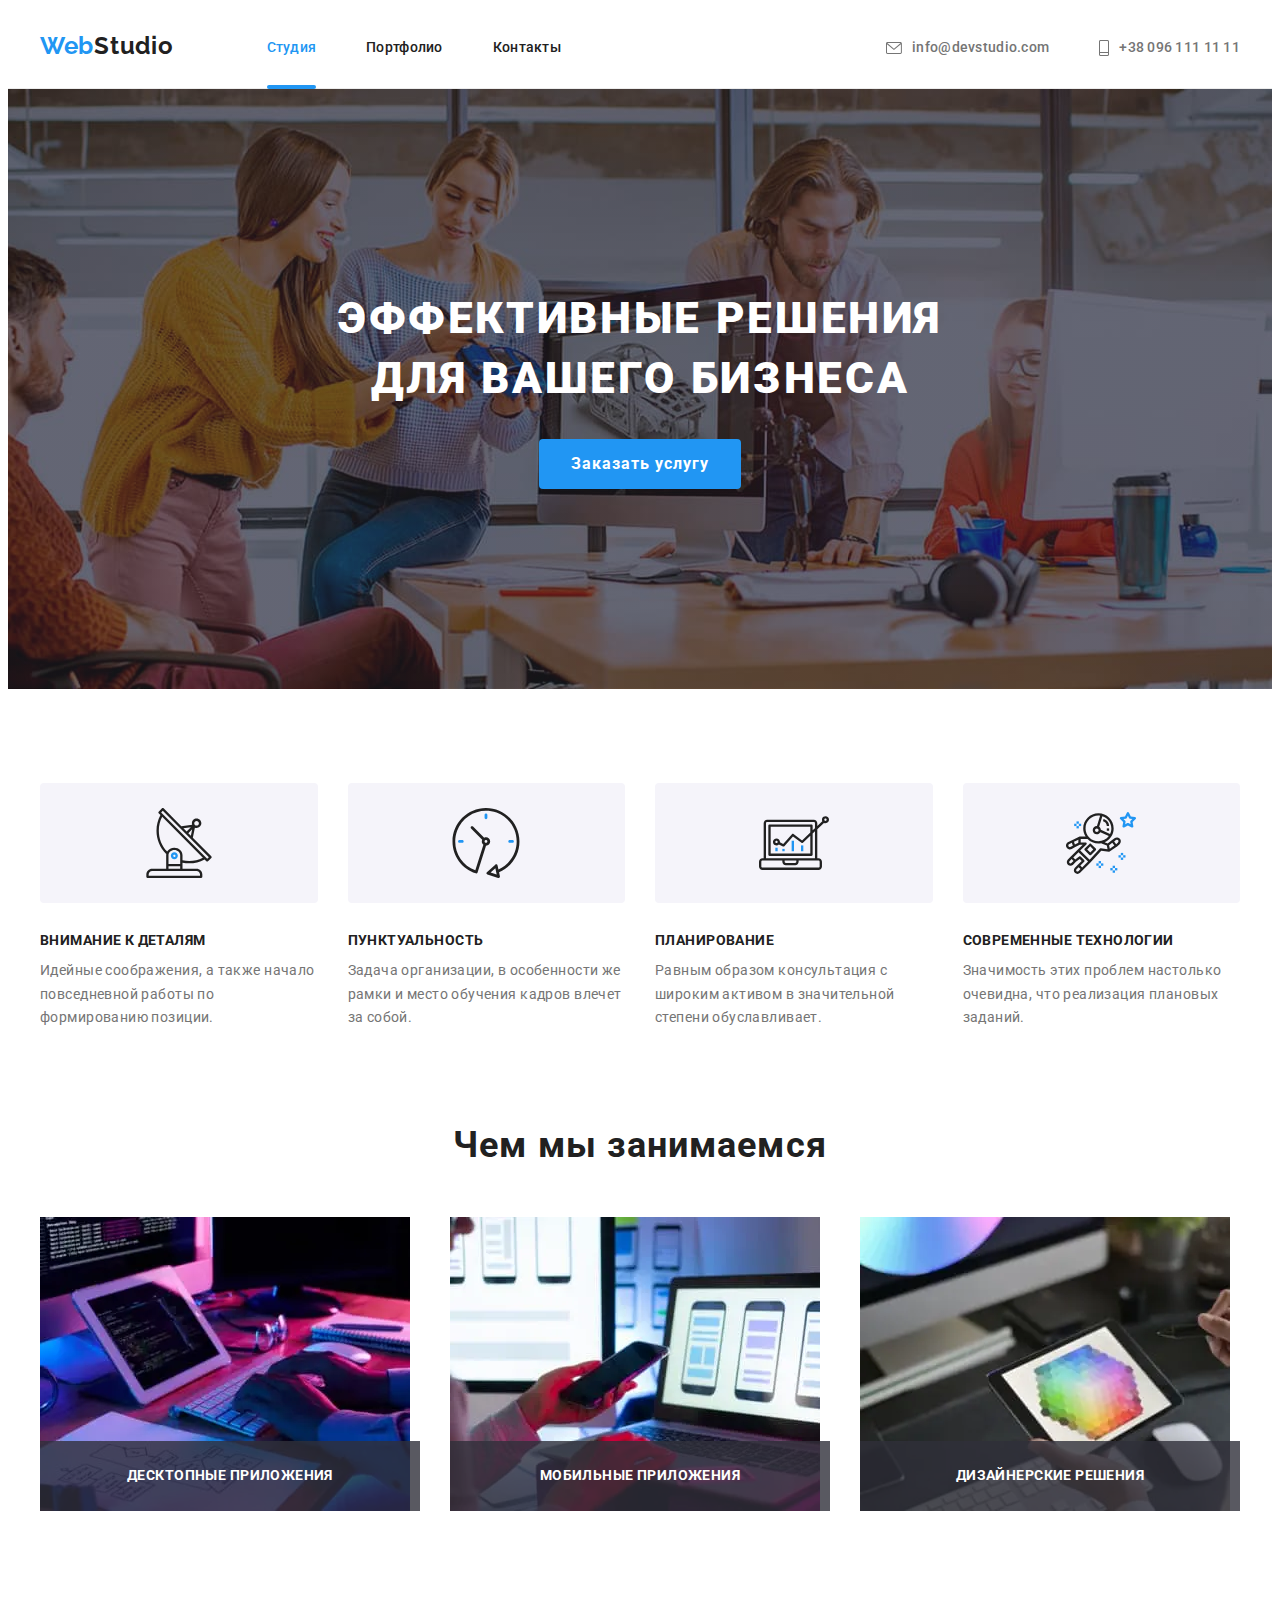
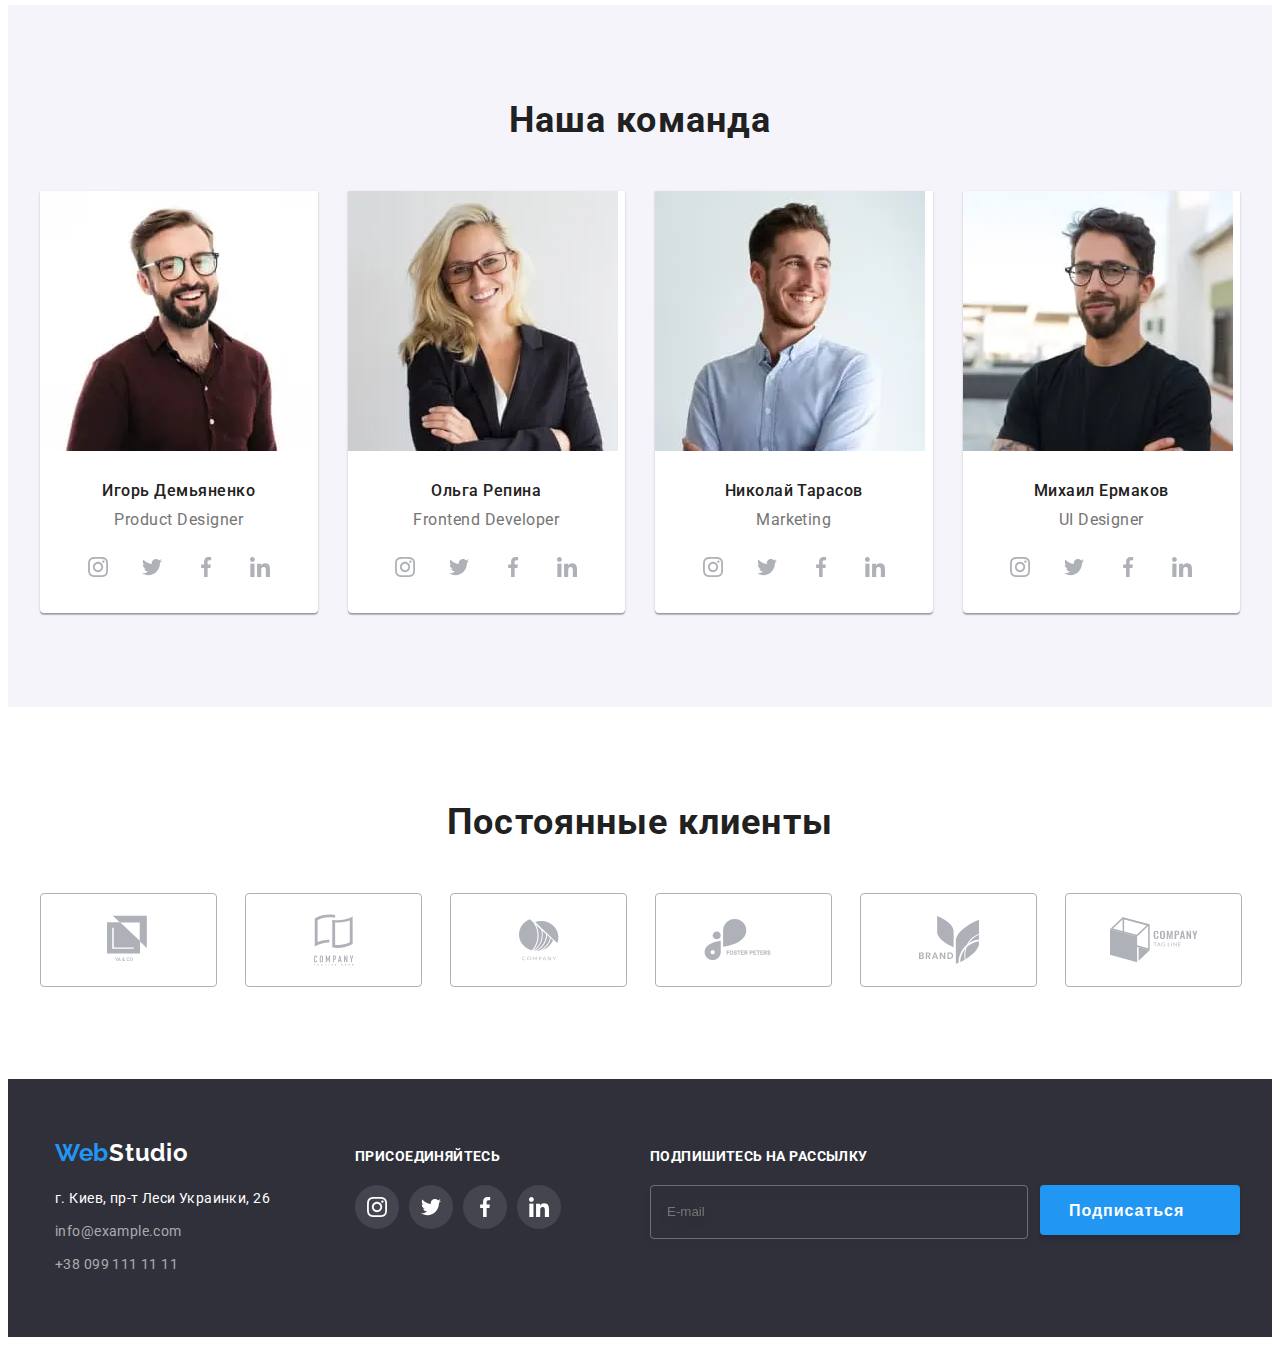
==== index.html @ 46639eda "header --" ====
<!DOCTYPE html>
<html lang="ru">
<head>
    <meta charset="UTF-8">
    <meta http-equiv="X-UA-Compatible" content="IE=edge">
    <meta name="viewport" content="width=device-width, initial-scale=1.0">
        <link rel="stylesheet" href="https://cdnjs.cloudflare.com/ajax/libs/modern-normalize/1.0.0/modern-normalize.min.css"
            integrity="sha512-ISS7cAi1PEhQ8jnbJpJZMd29NlhNj4AWYyLOSp2CE/CsHxTCu+r+t0D2yoJudVrd0/8fTVPUVDzY5Tvli75u/g=="
            crossorigin="anonymous" />
        <link rel="preconnect" href="https://fonts.gstatic.com">
        <link href="https://fonts.googleapis.com/css2?family=Raleway:wght@700&family=Roboto:wght@400;500;700;900&display=swap"
            rel="stylesheet">
        <link rel="stylesheet" href="./css/main.min.css">
    <title>WebStudio</title>
</head>

<body>
    <!-- HEADER -->
    <header class="header">
        <div class="container header__container">
            <nav class="header-nav">
                <a lang="en" class="link-decoration logo logo--in-header" href="./index.html">Web<span class="logo--dark">Studio</span></a>
                <ul class="header-nav">
                    <li class="header-nav__item"><a class="link-decoration header-nav__link header-nav__item--accent" href="./index.html">Студия</a></li>
                    <li class="header-nav__item"><a class="link-decoration header-nav__link" href="./portfolio.html">Портфолио</a></li>
                    <li class="header-nav__item"><a class="link-decoration header-nav__link" href="">Контакты</a></li>
                </ul>
            </nav>
                <ul class="header-contact">
                    <li class="header-contact__item"><a class="link-decoration header-contact__link header-contact--text-color link-flex" href="mailto:info@devstudio.com"> 
                        <svg class="header-contact--icon" width="16" height="12">
                            <use href="./images/icon.svg#icon-mail"></use>
                        </svg> info@devstudio.com</a>
                    </li>
                    <li class="header-contact__item"><a class="link-decoration header-contact__link header-contact--text-color link-flex" href="tel:+380961111111"> 
                        <svg class="header-contact--icon" width="10" height="16">
                            <use href="./images/icon.svg#icon-tel"></use>
                    </svg>
                     +38 096 111 11 11</a></li>
                </ul>
            </div>
    </header>
    <!-- MAIN -->
    <main>
        <!--HERO-->
        <section class="section hero">
                <h1 class="hero__title">Эффективные решения для вашего бизнеса</h1>
                <button class="hero__btn" type="button" data-modal-open>Заказать услугу</button>
        </section>
        <!--Особенности-->
        <section class="section features">
            <div class="container">
                <h2 class="visually-hidden">Особенности</h2>
                <ul class="features-list">
                    <li class="features-list__item">
                        <div class="features-list__card">
                            <svg width="70" height="70">
                                <use href="./images/icon.svg#icon-antenna"></use>
                            </svg>
                        </div>
                        <h3 class="features-list__title">Внимание к деталям</h3>
                        <p class="features-list__text">Идейные соображения, а также начало повседневной работы по формированию позиции.</p>
                    </li>
                    <li class="features-list__item">
                        <div class="features-list__card">
                            <svg width="70" height="70">
                                <use href="./images/icon.svg#icon-clock"></use>
                            </svg>
                        </div>
                        <h3 class="features-list__title">Пунктуальность</h3>
                        <p class="features-list__text">Задача организации, в особенности же рамки и место обучения кадров влечет за собой.</p>
                    </li>
                    <li class="features-list__item">
                        <div class="features-list__card">
                            <svg width="70" height="70">
                                <use href="./images/icon.svg#icon-diagram"></use>
                            </svg>
                        </div>
                        <h3 class="features-list__title">Планирование</h3>
                        <p class="features-list__text">Равным образом консультация с широким активом в значительной степени обуславливает.</p>
                    </li>
                    <li class="features-list__item">
                        <div class="features-list__card">
                            <svg width="70" height="70">
                                <use href="./images/icon.svg#icon-astronaut"></use>
                            </svg>
                        </div>
                        <h3 class="features-list__title">Современные технологии</h3>
                        <p class="features-list__text">Значимость этих проблем настолько очевидна, что реализация плановых заданий.</p>
                    </li>
                </ul>
            </div>
        </section>
        <!--Чем мы занимаемся-->
        <section class="section doing">
            <div class="container doing__container">
            <h2 class="doing__title">Чем мы занимаемся</h2>
                <ul class="doing-list">
                    <li class="doing-list__item">
                        <picture>
                            <source srcset="./images/doing-sq/img.webp 1x, ./images/doing-sq/img@2x.webp 2x" type="image/webp">
                            <source srcset="./images/doing-sq/img.jpg 1x, ./images/doing-sq/img@2x.jpg 2x" type=" image/jpeg">
                            <img src="./images/doing-sq/img.jpg" alt="Создаем сайты">
                        </picture>
                        <div class="doing-list__text-box">
                            <p class="doing-list__text">Десктопные приложения</p>
                        </div>
                    </li>
                    <li class="doing-list__item">
                        <picture>
                            <source srcset="./images/doing-sq/img2.webp 1x, ./images/doing-sq/img2@2x.webp 2x" type="image/webp">
                            <source srcset="./images/doing-sq/img2.jpg 1x, ./images/doing-sq/img2@2x.jpg 2x" type=" image/jpeg">
                            <img src="./images/doing-sq/img2.jpg" alt="Адаптируем сайд для мобильных дивайсов">
                        </picture>
                        <div class="doing-list__text-box">
                            <p class="doing-list__text">Мобильные приложения</p>
                        </div>
                    </li>
                    <li class="doing-list__item">
                        <picture>
                            <source srcset="./images/doing-sq/img3.webp 1x, ./images/doing-sq/img3@2x.webp 2x" type="image/webp">
                            <source srcset="./images/doing-sq/img3.jpg 1x, ./images/doing-sq/img3@2x.jpg 2x" type=" image/jpeg">
                            <img src="./images/doing-sq/img3.jpg" alt="Создаем дизайн на планшете">
                        </picture>
                        <div class="doing-list__text-box">
                            <p class="doing-list__text">Дизайнерские решения</p>
                        </div>
                    </li>
                </ul>
            </div>
        </section>
        <!--Наша команда-->
        <section class="section team">
            <div class="container">
            <h2 class="team__title">Наша команда</h2>
                <ul class="team-list">
                    <li class="teamets-card">

                        <picture>
                            <source srcset="./images/team-sq/desktop/igor.webp 1x, ./images/team-sq/desktop/igor@2x.webp 2x" type="image/webp"media="(min-width: 1200px)">
                            <source srcset="./images/team-sq/desktop/igor.jpg 1x, ./images/team-sq/desktop/igor@2x.jpg 2x" type="image/jpeg" media="(min-width: 1200px)">
                            <source srcset="./images/team-sq/tablet/igor.webp 1x, ./images/team-sq/tablet/igor@2x.webp 2x" type="image/webp"media="(min-width: 768px)">
                            <source srcset="./images/team-sq/tablet/igor.jpg 1x, ./images/team-sq/tablet/igor@2x.jpg 2x" type="image/jpeg" media="(min-width: 768px)"> 
                            <source srcset="./images/team-sq/mobile/igor.webp 1x, ./images/team-sq/mobile/igor@2x.webp 2x" type="image/webp"media="(max-width: 767px)">
                            <source srcset="./images/team-sq/mobile/igor.jpg 1x, ./images/team-sq/mobile/igor@2x.jpg 2x" type="image/jpeg" media="(max-width: 767px)">
                            <img class="picture__teamets" src="./images/team-sq/mobile/igor.jpg" alt="Фотография Игоря Демьяненко">
                        </picture>

                        <div class="teamets-card__features">
                            <h3 class="teamets-card__title">Игорь Демьяненко</h3>
                            <p class="teamets-card__post-text" lang="en">Product Designer</p>
                            
                            <ul class="social-networks-list">
                                <li class="social-networks-list__item">
                                    <a class="social-networks-list__link" href="">
                                        <svg class="social-networks-list__icon" width="20" height="20">
                                            <use href="./images/icon.svg#icon-instagram"></use>
                                        </svg>
                                    </a>
                                </li>
                                <li class="social-networks-list__item">
                                    <a class="social-networks-list__link" href="">
                                        <svg class="social-networks-list__icon" width="20" height="20">
                                            <use href="./images/icon.svg#icon-twitter"></use>
                                        </svg>
                                    </a>
                                </li>
                                <li class="social-networks-list__item">
                                    <a class="social-networks-list__link" href="">
                                        <svg class="social-networks-list__icon" width="20" height="20">
                                            <use href="./images/icon.svg#icon-facebook"></use>
                                        </svg>
                                    </a>
                                </li>
                                <li class="social-networks-list__item">
                                    <a class="social-networks-list__link" href="">
                                        <svg class="social-networks-list__icon" width="20" height="20">
                                            <use href="./images/icon.svg#icon-linkedin"></use>
                                        </svg>
                                    </a>
                                </li>
                            </ul>
                        </div>
                    </li>
                    <li class="teamets-card">

                        <picture>
                            <source srcset="./images/team-sq/desktop/olga.webp 1x, ./images/team-sq/desktop/olga@2x.webp 2x" type="image/webp"
                                media="(min-width: 1200px)">
                            <source srcset="./images/team-sq/desktop/olga.jpg 1x, ./images/team-sq/desktop/olga@2x.jpg 2x" type="image/jpeg"
                                media="(min-width: 1200px)">
                            <source srcset="./images/team-sq/tablet/olga.webp 1x, ./images/team-sq/tablet/olga@2x.webp 2x" type="image/webp"
                                media="(min-width: 768px)">
                            <source srcset="./images/team-sq/tablet/olga.jpg 1x, ./images/team-sq/tablet/olga@2x.jpg 2x" type="image/jpeg"
                                media="(min-width: 768px)">
                            <source srcset="./images/team-sq/mobile/olga.webp 1x, ./images/team-sq/mobile/olga@2x.webp 2x" type="image/webp"
                                media="(max-width: 767px)">
                            <source srcset="./images/team-sq/mobile/olga.jpg 1x, ./images/team-sq/mobile/olga@2x.jpg 2x" type="image/jpeg"
                                media="(max-width: 767px)">
                            <img class="picture__teamets" src="./images/team-sq/mobile/olga.jpg" alt="Фотография Ольги Репиной">
                        </picture>
                        
                        <div class="teamets-card__features">
                            <h3 class="teamets-card__title">Ольга Репина</h3>
                            <p class="teamets-card__post-text" lang="en">Frontend Developer</p>
                            <ul class="social-networks-list">
                                <li class="social-networks-list__item">
                                    <a class="social-networks-list__link" href="">
                                        <svg class="social-networks-list__icon" width="20" height="20">
                                            <use href="./images/icon.svg#icon-instagram"></use>
                                        </svg>
                                    </a>
                                </li>
                                <li class="social-networks-list__item">
                                    <a class="social-networks-list__link" href="">
                                        <svg class="social-networks-list__icon" width="20" height="20">
                                            <use href="./images/icon.svg#icon-twitter"></use>
                                        </svg>
                                    </a>
                                </li>
                                <li class="social-networks-list__item">
                                    <a class="social-networks-list__link" href="">
                                        <svg class="social-networks-list__icon" width="20" height="20">
                                            <use href="./images/icon.svg#icon-facebook"></use>
                                        </svg>
                                    </a>
                                </li>
                                <li class="social-networks-list__item">
                                    <a class="social-networks-list__link" href="">
                                        <svg class="social-networks-list__icon" width="20" height="20">
                                            <use href="./images/icon.svg#icon-linkedin"></use>
                                        </svg>
                                    </a>
                                </li>
                            </ul>
                        </div>
                    </li>
                    <li class="teamets-card">

                        <picture>
                            <source srcset="./images/team-sq/desktop/kola.webp 1x, ./images/team-sq/desktop/kola@2x.webp 2x" type="image/webp"
                                media="(min-width: 1200px)">
                            <source srcset="./images/team-sq/desktop/kola.jpg 1x, ./images/team-sq/desktop/kola@2x.jpg 2x" type="image/jpeg"
                                media="(min-width: 1200px)">
                            <source srcset="./images/team-sq/tablet/kola.webp 1x, ./images/team-sq/tablet/kola@2x.webp 2x" type="image/webp"
                                media="(min-width: 768px)">
                            <source srcset="./images/team-sq/tablet/kola.jpg 1x, ./images/team-sq/tablet/kola@2x.jpg 2x" type="image/jpeg"
                                media="(min-width: 768px)">
                            <source srcset="./images/team-sq/mobile/kola.webp 1x, ./images/team-sq/mobile/kola@2x.webp 2x" type="image/webp"
                                media="(max-width: 767px)">
                            <source srcset="./images/team-sq/mobile/kola.jpg 1x, ./images/team-sq/mobile/kola@2x.jpg 2x" type="image/jpeg"
                                media="(max-width: 767px)">
                            <img class="picture__teamets" src="./images/team-sq/mobile/kola.jpg" alt="Фотография Николая Тарасова">
                        </picture>

                        <div class="teamets-card__features">
                            <h3 class="teamets-card__title">Николай Тарасов</h3>
                            <p class="teamets-card__post-text" lang="en">Marketing</p>
                            <ul class="social-networks-list">
                                <li class="social-networks-list__item">
                                    <a class="social-networks-list__link" href="">
                                        <svg class="social-networks-list__icon" width="20" height="20">
                                            <use href="./images/icon.svg#icon-instagram"></use>
                                        </svg>
                                    </a>
                                </li>
                                <li class="social-networks-list__item">
                                    <a class="social-networks-list__link" href="">
                                        <svg class="social-networks-list__icon" width="20" height="20">
                                            <use href="./images/icon.svg#icon-twitter"></use>
                                        </svg>
                                    </a>
                                </li>
                                <li class="social-networks-list__item">
                                    <a class="social-networks-list__link" href="">
                                        <svg class="social-networks-list__icon" width="20" height="20">
                                            <use href="./images/icon.svg#icon-facebook"></use>
                                        </svg>
                                    </a>
                                </li>
                                <li class="social-networks-list__item">
                                    <a class="social-networks-list__link" href="">
                                        <svg class="social-networks-list__icon" width="20" height="20">
                                            <use href="./images/icon.svg#icon-linkedin"></use>
                                        </svg>
                                    </a>
                                </li>
                            </ul>
                        </div>
                    </li>
                    <li class="teamets-card">
                        
                        <picture>
                            <source srcset="./images/team-sq/desktop/misha.webp 1x, ./images/team-sq/desktop/misha@2x.webp 2x" type="image/webp"
                                media="(min-width: 1200px)">
                            <source srcset="./images/team-sq/desktop/misha.jpg 1x, ./images/team-sq/desktop/misha@2x.jpg 2x" type="image/jpeg"
                                media="(min-width: 1200px)">
                            <source srcset="./images/team-sq/tablet/misha.webp 1x, ./images/team-sq/tablet/misha@2x.webp 2x" type="image/webp"
                                media="(min-width: 768px)">
                            <source srcset="./images/team-sq/tablet/misha.jpg 1x, ./images/team-sq/tablet/misha@2x.jpg 2x" type="image/jpeg"
                                media="(min-width: 768px)">
                            <source srcset="./images/team-sq/mobile/misha.webp 1x, ./images/team-sq/mobile/misha@2x.webp 2x" type="image/webp"
                                media="(max-width: 767px)">
                            <source srcset="./images/team-sq/mobile/misha.jpg 1x, ./images/team-sq/mobile/misha@2x.jpg 2x" type="image/jpeg"
                                media="(max-width: 767px)">
                            <img class="picture__teamets" src="./images/team-sq/mobile/misha.jpg" alt="Фотография Михаила Ермакова">
                        </picture>
                        
                        <div class="teamets-card__features">
                            <h3 class="teamets-card__title">Михаил Ермаков</h3>
                            <p class="teamets-card__post-text" lang="en">UI Designer</p>
                            <ul class="social-networks-list">
                                <li class="social-networks-list__item">
                                    <a class="social-networks-list__link" href="">
                                        <svg class="social-networks-list__icon" width="20" height="20">
                                            <use href="./images/icon.svg#icon-instagram"></use>
                                        </svg>
                                    </a>
                                </li>
                                <li class="social-networks-list__item">
                                    <a class="social-networks-list__link" href="">
                                        <svg class="social-networks-list__icon" width="20" height="20">
                                            <use href="./images/icon.svg#icon-twitter"></use>
                                        </svg>
                                    </a>
                                </li>
                                <li class="social-networks-list__item">
                                    <a class="social-networks-list__link" href="">
                                        <svg class="social-networks-list__icon" width="20" height="20">
                                            <use href="./images/icon.svg#icon-facebook"></use>
                                        </svg>
                                    </a>
                                </li>
                                <li class="social-networks-list__item">
                                    <a class="social-networks-list__link" href="">
                                        <svg class="social-networks-list__icon" width="20" height="20">
                                            <use href="./images/icon.svg#icon-linkedin"></use>
                                        </svg>
                                    </a>
                                </li>
                            </ul>
                        </div>
                    </li>
                </ul>
            </div>
        </section>
        <!-- Постоянные клиенты -->
        <section class="section">
            <div class="container">
                <h2 class="client__title">Постоянные клиенты</h2>
                <ul class="client-list">
                    <li class="client-list__item">
                        <a class="client-list__border" href="" >
                            <svg class="client-list__icon" width="44" height="50">
                                <use href="./images/icon.svg#icon-logo-1" ></use>
                             </svg>
                        </a>
                    </li>
                    <li class="client-list__item">
                        <a class="client-list__border" href="">
                            <svg class="client-list__icon" width="40" height="52">
                                <use href="./images/icon.svg#icon-logo-2" ></use>
                            </svg>
                        </a>
                    </li>
                    <li class="client-list__item">
                        <a class="client-list__border" href="">
                            <svg class="client-list__icon" width="40" height="42">
                                <use href="./images/icon.svg#icon-logo-3" ></use>
                            </svg>
                        </a>
                    </li>
                    <li class="client-list__item">
                        <a class="client-list__border" href="">
                            <svg class="client-list__icon" width="80" height="42">
                                <use href="./images/icon.svg#icon-logo-4" ></use>
                            </svg>
                        </a>
                    </li>
                    <li class="client-list__item">
                        <a class="client-list__border" href="">
                            <svg class="client-list__icon" width="60" height="48">
                                <use href="./images/icon.svg#icon-logo-5" ></use>
                            </svg>
                        </a>
                    </li>
                    <li class="client-list__item">
                        <a class="client-list__border" href="">
                            <svg class="client-list__icon" width="88" height="46">
                                <use href="./images/icon.svg#icon-logo-6"></use>
                            </svg>
                        </a>
                    </li>
                </ul>
            </div>
        </section>
    </main>
    <!-- FOOTER -->
    <footer class="footer">
        <div class="container footer-container">
            <div class="address-join--position">
                <div class="address-container">
                    <a lang="en" class="link-decoration logo" href="./index.html">Web<span class="logo-light">Studio</span></a>
                    <address class="address">
                        <ul>
                            <li><a class="link-decoration address__map-text" href="https://goo.gl/maps/1fz9XVwSa68mjQCN8"
                                    target="_blank" rel="noopener noreferrer">г. Киев, пр-т Леси Украинки, 26</a></li>
                            <li><a class="link-decoration address__contact-text" href="mailto:info@example.com">info@example.com</a>
                            </li>
                            <li><a class="link-decoration address__contact-text" href="tel:+380991111111">+38 099 111 11 11</a></li>
                        </ul>
                    </address>
                </div>
                <div class="join">
                    <p class="join__title">Присоединяйтесь</p>
                    <ul class="join-list">
                        <li class="join-list__item">
                            <a class="join-list__link" href="">
                                <svg class="join-list__icon" width="20" height="20">
                                    <use href="./images/icon.svg#icon-instagram"></use>
                                </svg>
                            </a>
                        </li>
                        <li class="join-list__item">
                            <a class="join-list__link" href="">
                                <svg class="join-list__icon" width="20" height="20">
                                    <use href="./images/icon.svg#icon-twitter"></use>
                                </svg>
                            </a>
                        </li>
                        <li class="join-list__item">
                            <a class="join-list__link" href="">
                                <svg class="join-list__icon" width="20" height="20">
                                    <use href="./images/icon.svg#icon-facebook"></use>
                                </svg>
                            </a>
                        </li>
                        <li class="join-list__item">
                            <a class="join-list__link" href="">
                                <svg class="join-list__icon" width="20" height="20">
                                    <use href="./images/icon.svg#icon-linkedin"></use>
                                </svg>
                            </a>
                        </li>
                    </ul>
                </div>
            </div>

            <div class="submit">
                <b class="submit__tytle">Подпишитесь на рассылку</b>
                <form class="submit__form">
                    <input type="email" name="submit-input" placeholder="E-mail" class="submit__input"> 
                    <button type="submit" class="submit__btn"><span class="submit__btn--tytle">Подписаться</span></button>
                </form>
            </div>

        </div>
    </footer>

    <!-- <div class="backdrop is-hidden" data-modal>
        <div class="modal">
            <button class="modal__close-btn" type="button" data-modal-close>
                <svg class="modal__close-icon" width="18" height="18">
                    <use href="./images/icon.svg#icon-close"></use>
                </svg>
        </button>
        <form class="modal__form" autocomplete="off">
            <b class="modal__tytle">Оставьте свои данные, мы вам перезвоним</b>
            <label for="user-name" class="modal__label">Имя</label>
            <div class="modal__input-box">
                <input id="user-name" name="user-name" type="text" class="modal__input">
                <svg class="modal-icon" width="18" height="18">
                    <use href="./images/icon.svg#icon-person"></use>
                </svg>
            </div>

            <label for="user-phone" class="modal__label">Телефон</label>
            <div class="modal__input-box">
                <input id="user-phone" name="user-phone" type="tel" class="modal__input">
                <svg class="modal-icon" width="18" height="18">
                    <use href="./images/icon.svg#icon-phone"></use>
                </svg>
            </div>

            <label for="user-email" class="modal__label">Почта</label>
            <div class="modal__input-box">
                <input id="user-email" name="user-email" type="email" class="modal__input">
                <svg class="modal-icon" width="18" height="18">
                    <use href="./images/icon.svg#icon-email"></use>
                </svg>
            </div>

            <label for="user-comment" class="modal__label">Коментарий</label>
            <textarea id="user-comment" name="user-comment" placeholder="Введите текст" class="modal__textarea"></textarea>

            <div class="agreement-box">
                <input id="user-agreement" name="user-agreement" type="checkbox" class="visually-hidden agreement-box__input">
                <label for="user-agreement" class="modal__label agreement-box__label">
                    <span class="check-img"></span>Соглашаюсь с рассылкой и принимаю &nbsp;
                    <a class="agreement-box__link" href="">Условия договора</a></label>
            </div>

            <button class="modal-btn" type="submit">Отправить</button>
        </form>
        </div>
    </div> -->

    <!-- <script src="./js/modal.js"></script> -->
</body>
</html>
---- css/main.min.css ----
:root{--main-text-color: #757575;--secondary-text-color: #212121;--accent-text-color: #2196f3;--white-text-color: #ffffff;--footer-bg-color: #2f303a;--footer-contact-text-color: rgba(255, 255, 255, 0.6);--portfolio-btn-color: #f5f4fa}.visually-hidden{position:absolute;width:1px;height:1px;margin:-1px;border:0;padding:0;white-space:nowrap;clip-path:inset(100%);clip:rect(0 0 0 0);overflow:hidden}h1,h2,h3,h4,h5,h6,p{margin:0}ul,ol{margin:0;padding:0;list-style-type:none}img{display:block}.list{list-style:none}.address{font-style:normal}body{color:var(--main-text-color);font-family:"Roboto", sans-serif;font-weight:400}h2,h3{color:var(--secondary-text-color)}.link-decoration{text-decoration:none;font-family:inherit}.link-flex{display:flex;align-items:center}.container{padding-left:15px;padding-right:15px;margin-left:auto;margin-right:auto}@media screen and (min-width: 480px){.container{width:480px}}@media screen and (min-width: 768px){.container{width:768px}}@media screen and (min-width: 1200px){.container{width:1200px}}.section{padding-top:60px;padding-bottom:60px}@media screen and (min-width: 1200px){.section{padding-top:94px;padding-bottom:94px}}.logo{font-family:"Raleway", sans-serif;font-weight:700;font-size:24px;line-height:1.17;letter-spacing:0.03em;color:var(--accent-text-color)}.logo--dark{color:var(--secondary-text-color)}.logo-light{color:var(--white-text-color)}.logo--in-header{padding-top:24px;padding-bottom:24px;margin-right:93px}.social-networks-list{display:flex;width:206px;margin-right:auto;margin-left:auto}.social-networks-list__item{width:44px;height:44px}.social-networks-list__item:not(:last-child){margin-right:10px}.social-networks-list__link{display:flex;justify-content:center;align-items:center;width:100%;height:100%;border-radius:50%;background-color:inherit;transition:background-color 250ms cubic-bezier(0.4, 0, 0.2, 1)}.social-networks-list__link:hover,.social-networks-list__link:focus{background-color:var(--accent-text-color)}.social-networks-list__icon{fill:#afb1b8;transition:fill 250ms cubic-bezier(0.4, 0, 0.2, 1)}.social-networks-list__link:hover .social-networks-list__icon,.social-networks-list__link:focus .social-networks-list__icon{fill:#ffffff}.backdrop{top:0;left:0;position:fixed;width:100vw;height:100vh;background-color:rgba(0,0,0,0.2)}.header{border-bottom:1px solid #ececec}.header-nav,.header__container,.header-nav__list,.header-contact,.header-nav__item,.header-contact__item{display:flex}.header-nav__link,.header-contact__link{font-weight:500;font-size:14px;line-height:1.14;letter-spacing:0.02em;color:var(--secondary-text-color);transition:color 250ms cubic-bezier(0.4, 0, 0.2, 1)}.header-nav__link,.header-contact__link{padding-top:32px;padding-bottom:32px;text-align:center}.header-nav__link:hover,.header-nav__link:focus,.header-contact__link:hover,.header-contact__link:focus{color:var(--accent-text-color)}.header-contact--text-color{color:var(--main-text-color)}.header-nav__item,.header-contact__item{position:relative}.header-nav__item:not(:last-child),.header-contact__item:not(:last-child){margin-right:50px}.header-contact{margin-left:auto}.header-contact--icon{margin-right:10px;fill:currentColor}.header-contact__link:hover .header-contact--icon,.header-contact__link:focus .header-contact--icon{fill:var(--accent-text-color)}.header-nav__item--accent{color:var(--accent-text-color)}.header-nav__item--accent::after{content:"";position:absolute;bottom:-1px;left:0;height:4px;width:100%;background:var(--accent-text-color);border-radius:2px}.hero{margin:0 auto;padding-top:118px;padding-bottom:118px;text-align:center;justify-content:center;background-color:#c4c4c4;background-repeat:no-repeat;background-position:center;background-image:linear-gradient(rgba(47,48,58,0.4), rgba(47,48,58,0.4)),url(../images/hero/mobile.jpg);background-size:cover}@media screen and (max-width: 767px){.hero{max-width:480px;height:auto}}@media (min-device-pixel-ratio: 2), (min-resolution: 192dpi), (min-resolution: 2dppx){.hero{background-image:linear-gradient(rgba(47,48,58,0.4), rgba(47,48,58,0.4)),url(../images/hero/mobile@2x.jpg);background-size:cover}}@media screen and (min-width: 768px){.hero{max-width:768px;height:auto;background-image:linear-gradient(rgba(47,48,58,0.4), rgba(47,48,58,0.4)),url(../images/hero/tablet.jpg);background-size:cover}}@media screen and (min-width: 768px) and (min-device-pixel-ratio: 2), screen and (min-width: 768px) and (min-resolution: 192dpi), screen and (min-width: 768px) and (min-resolution: 2dppx){.hero{background-image:linear-gradient(rgba(47,48,58,0.4), rgba(47,48,58,0.4)),url(../images/hero/tablet@2x.jpg);background-size:cover}}@media screen and (min-width: 1200px){.hero{max-width:1600px;height:auto;padding-top:200px;padding-bottom:200px;background-image:linear-gradient(rgba(47,48,58,0.4), rgba(47,48,58,0.4)),url(../images/hero/desktop.jpg);background-size:cover}}@media screen and (min-width: 1200px) and (min-device-pixel-ratio: 2), screen and (min-width: 1200px) and (min-resolution: 192dpi), screen and (min-width: 1200px) and (min-resolution: 2dppx){.hero{background-image:linear-gradient(rgba(47,48,58,0.4), rgba(47,48,58,0.4)),url(../images/hero/desktop@2x.jpg);background-size:cover}}.hero__title{width:360px;margin:0 auto 30px;font-weight:900;font-size:26px;line-height:1.62;letter-spacing:0.06em;text-transform:uppercase;color:var(--white-text-color)}@media screen and (min-width: 1200px){.hero__title{width:696px;font-weight:900;font-size:44px;line-height:1.36}}.hero__btn{cursor:pointer;padding:10px 32px;font-family:inherit;font-weight:700;font-size:16px;line-height:1.875;letter-spacing:0.06em;background-color:var(--accent-text-color);color:var(--white-text-color);border:transparent;border-radius:4px}@media screen and (min-width: 1200px){.features{padding-bottom:0}}@media screen and (min-width: 768px){.features-list{display:flex;flex-wrap:wrap;margin-left:-30px;margin-top:-30px}}@media screen and (max-width: 767px){.features-list__item{margin:0 auto;max-width:450px}}@media screen and (min-width: 768px){.features-list__item{flex-basis:calc(100% / 2 - 30px);margin-left:30px;margin-top:30px}}@media screen and (min-width: 1200px){.features-list__item{flex-basis:calc(100% / 4 - 30px)}}.features-list__card{margin-bottom:30px;height:120px;display:flex;justify-content:center;align-items:center;background-color:#f5f4fa;border-radius:4px}.features-list__title{text-align:center;margin-bottom:10px;font-weight:700;font-size:14px;line-height:1.14;letter-spacing:0.03em;text-transform:uppercase}@media screen and (min-width: 768px){.features-list__title{text-align:start}}.features-list__text{font-weight:400;font-size:14px;line-height:1.71;letter-spacing:0.03em;margin-bottom:30px}@media screen and (min-width: 768px){.features-list__text{margin-bottom:unset}}@media screen and (max-width: 1200px){.doing{padding:0}.doing__container{display:none}}.doing__title{margin-bottom:50px;font-weight:700;font-size:36px;line-height:1.17;text-align:center;letter-spacing:0.03em}.doing-list{display:flex;margin-left:-30px;margin-top:-30px}.doing-list__item{position:relative;flex-basis:calc(100% / 3 - 30px);margin-left:30px;margin-top:30px}.doing-list__text-box{position:absolute;left:0;bottom:0;width:100%;padding-top:27px;padding-bottom:27px;background-color:rgba(47,48,58,0.8)}.doing-list__text{font-weight:700;font-size:14px;line-height:1.14;text-align:center;letter-spacing:0.03em;text-transform:uppercase;color:var(--white-text-color)}.team{background-color:#f5f4fa}.team__title{margin-bottom:30px;font-weight:700;font-size:28px;line-height:1.18;text-align:center;letter-spacing:0.03em}@media screen and (min-width: 1200px){.team__title{font-weight:700;font-size:36px;line-height:1.17;margin-bottom:50px}}@media screen and (max-width: 767px){.team-list{max-width:480px}}@media screen and (min-width: 768px){.team-list{display:flex;flex-wrap:wrap;margin-left:-30px;margin-top:-30px}}.teamets-card{background-color:#ffffff;box-shadow:0px 1px 3px rgba(0,0,0,0.12),0px 1px 1px rgba(0,0,0,0.14),0px 2px 1px rgba(0,0,0,0.2);border-radius:0px 0px 4px 4px}@media screen and (max-width: 767px){.teamets-card:not(:last-child){margin-bottom:30px}}@media screen and (min-width: 768px){.teamets-card{flex-basis:calc(100% / 2 - 30px);margin-left:30px;margin-top:30px}}@media screen and (min-width: 1200px){.teamets-card{flex-basis:calc(100% / 4 - 30px)}}.teamets-card__title{margin-bottom:10px;font-weight:500;font-size:16px;line-height:1.19;text-align:center;letter-spacing:0.03em}.teamets-card__features{padding-top:30px;padding-bottom:24px}.teamets-card__post-text{margin-bottom:16px;font-weight:400;font-size:16px;line-height:1.19;text-align:center;letter-spacing:0.03em}.picture__teamets{max-width:100%}.client__title{margin-bottom:30px;font-weight:700;font-size:28px;line-height:1.18;text-align:center;letter-spacing:0.03em;color:var(--secondary-text-color)}@media screen and (min-width: 1200px){.client__title{font-weight:700;font-size:36px;line-height:1.17;margin-bottom:50px}}.client-list{margin-right:-30px;margin-bottom:-30px;display:flex}@media screen and (max-width: 1199px){.client-list{flex-wrap:wrap}}@media screen and (min-width: 1200px){.client-list{justify-content:space-between}}.client-list__item{margin-right:30px;margin-bottom:30px;height:92px}@media screen and (max-width: 1199px){.client-list__item{flex-basis:calc(100% / 2 - 30px)}}@media screen and (min-width: 768px){.client-list__item{flex-basis:calc(100% / 3 - 30px)}}@media screen and (min-width: 1200px){.client-list__item{width:170px}}.client-list__border{display:flex;justify-content:center;align-items:center;width:100%;height:100%;border:1px solid #afb1b8;border-radius:4px;transition:border 250ms cubic-bezier(0.4, 0, 0.2, 1)}.client-list__border:hover,.client-list__border:focus{border:1px solid var(--accent-text-color)}.client-list__icon{fill:#afb1b8;transition:fill 250ms cubic-bezier(0.4, 0, 0.2, 1)}.client-list__border:hover .client-list__icon,.client-list__border:focus .client-list__icon{fill:var(--accent-text-color)}.footer{padding-top:60px;padding-bottom:60px;background-color:var(--footer-bg-color)}.footer-container{text-align:center}@media screen and (min-width: 1200px){.footer-container{display:flex;align-items:baseline;justify-content:space-between;text-align:start}}@media screen and (min-width: 768px){.address-join--position{display:flex;justify-content:space-around;align-items:baseline}}.address-container{padding-left:15px;padding-right:15px}.address{margin-top:20px}@media screen and (max-width: 1199px){.address{margin-bottom:60px}}@media screen and (min-width: 1200px){.address{margin-right:70px}}.address li:not(:last-child){margin-bottom:9px}.address__map-text{font-size:14px;line-height:1.71;letter-spacing:0.03em;color:var(--white-text-color);transition:color 250ms cubic-bezier(0.4, 0, 0.2, 1)}.address__contact-text{font-weight:400;font-size:14px;line-height:1.71;letter-spacing:0.03em;color:var(--footer-contact-text-color);transition:color 250ms cubic-bezier(0.4, 0, 0.2, 1)}.address__map-text:hover,.address__map-text:focus,.address__contact-text:hover,.address__contact-text:focus{color:var(--accent-text-color)}.join{width:206px;height:80px}@media screen and (max-width: 767px){.join{margin:0 auto 60px}}.join__title{margin-bottom:20px;font-weight:700;font-size:14px;line-height:1.14;letter-spacing:0.03em;text-transform:uppercase;color:#ffffff}.join-list{display:flex;justify-content:space-between}.join-list__item{width:44px;height:44px}.join-list__link{display:flex;justify-content:center;align-items:center;width:100%;height:100%;background-color:rgba(255,255,255,0.1);border-radius:50%;transition:background-color 250ms cubic-bezier(0.4, 0, 0.2, 1)}.join-list__link:hover,.join-list__link:focus{background-color:var(--accent-text-color)}.join-list__icon{fill:var(--white-text-color)}.submit__tytle{display:block;margin-bottom:20px;font-weight:700;font-size:14px;line-height:1.14;letter-spacing:0.03em;text-transform:uppercase;color:var(--white-text-color)}@media screen and (max-width: 1199px){.submit__form{max-width:450px}}@media screen and (min-width: 768px){.submit__form{margin:0 auto}}@media screen and (min-width: 1200px){.submit__form{display:flex}}.submit__input{width:100%;height:50px;padding-left:16px;margin-right:12px;margin-bottom:20px;background-color:transparent;color:var(--white-text-color);transition:border 250ms cubic-bezier(0.4, 0, 0.2, 1);border:1px solid rgba(255,255,255,0.3);filter:drop-shadow(0px 4px 4px rgba(0,0,0,0.15));border-radius:4px}@media screen and (min-width: 1200px){.submit__input{width:358px}}.submit__input:focus{border:1px solid var(--accent-text-color);outline:none}.submit__btn{width:200px;height:50px;padding:10px 28px;cursor:pointer;background-color:var(--accent-text-color);border:1px solid transparent;box-shadow:0px 4px 4px rgba(0,0,0,0.15);border-radius:4px}.submit__btn--tytle{font-weight:700;font-size:16px;line-height:1.87;display:flex;align-items:center;text-align:center;letter-spacing:0.06em;color:var(--white-text-color)}.submit__btn--tytle::after{content:"";width:24px;height:24px;margin-left:10px;background-image:url(../images/svg/send.svg);background-repeat:no-repeat;background-size:contain}.is-hidden{opacity:0;visibility:hidden;pointer-events:none}.modal{position:absolute;z-index:1;width:528px;height:580px;padding:40px;top:50%;left:50%;transform:translate(-50%, -50%);background-color:#fff}.modal__close-btn{display:flex;justify-content:center;align-items:center;cursor:pointer;position:absolute;top:8px;right:8px;width:30px;height:30px;border-radius:50%;background-color:inherit;border:1px solid rgba(0,0,0,0.1)}.modal__close-icon{transition:fill 250ms cubic-bezier(0.4, 0, 0.2, 1)}.modal__close-btn:hover .modal__close-icon,.modal__close-btn:focus .modal__close-icon{fill:var(--accent-text-color)}.modal__form{display:flex;flex-direction:column}.modal__tytle{margin-bottom:12px;font-weight:700;font-size:20px;line-height:1.15;text-align:center;letter-spacing:0.03em;color:var(--secondary-text-color)}.modal__label{margin-bottom:4px;font-size:12px;line-height:1.17;letter-spacing:0.01em;color:var(--main-text-color)}.modal__input-box{position:relative;margin-bottom:10px}.modal__input{height:40px;padding:12px 0;padding-left:42px;width:100%}.modal-icon{position:absolute;top:50%;left:15px;transform:translateY(-50%);fill:var(--secondary-text-color);transition:fill 250ms cubic-bezier(0.4, 0, 0.2, 1)}.modal__input:focus+.modal-icon{fill:var(--accent-text-color)}.modal__textarea{margin-bottom:20px;padding:12px 16px;height:120px;resize:none}.modal__textarea::placeholder{font-size:12px;line-height:1.17;letter-spacing:0.01em;color:rgba(117,117,117,0.5)}.modal__input,.modal__textarea{transition:border 250ms cubic-bezier(0.4, 0, 0.2, 1);border:1px solid rgba(33,33,33,0.2);border-radius:4px}.modal__input:focus,.modal__textarea:focus{border:1px solid var(--accent-text-color);border-radius:4px;outline:none}.agreement-box{margin-bottom:30px;align-self:center}.check-img{display:block;margin-right:8px;width:16px;height:16px;background-image:url(../images/svg/check-off.svg);border-radius:2px}.agreement-box__input:focus+.agreement-box__label>.check-img{outline:2px solid var(--accent-text-color)}.agreement-box__input:checked+.agreement-box__label>.check-img{background-color:var(--accent-text-color);background-image:url(../images/svg/check-on.svg);background-repeat:no-repeat;background-position:center;outline:none}.agreement-box__label{display:flex;align-items:center;font-size:14px;line-height:1.71;letter-spacing:0.03em}.agreement-box__link{color:var(--accent-text-color)}.modal-btn{align-self:center;padding:10px 55px;font-weight:700;font-size:16px;line-height:1.87;display:flex;align-items:center;text-align:center;letter-spacing:0.06em;cursor:pointer;color:#ffffff;background-color:var(--accent-text-color);box-shadow:0px 4px 4px rgba(0,0,0,0.15);border-radius:4px;border:1px solid transparent}
/*# sourceMappingURL=main.min.css.map */
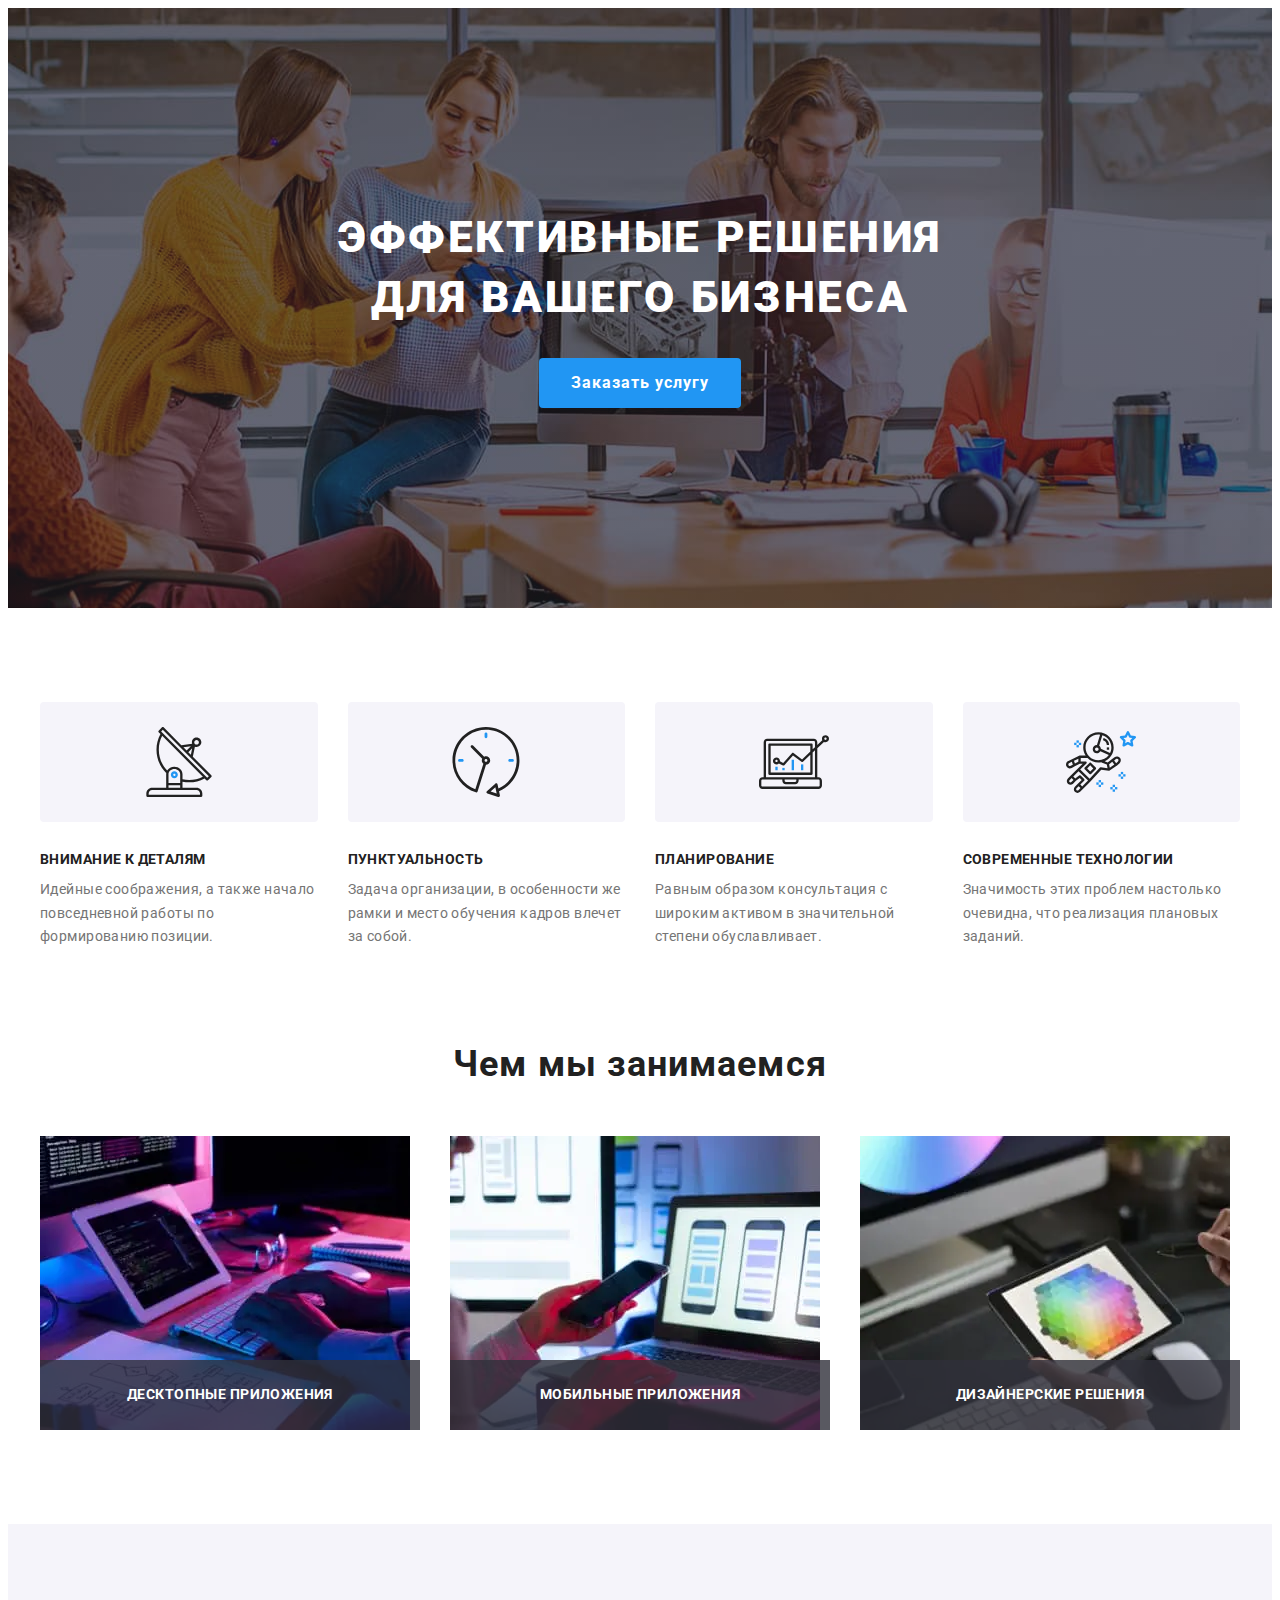
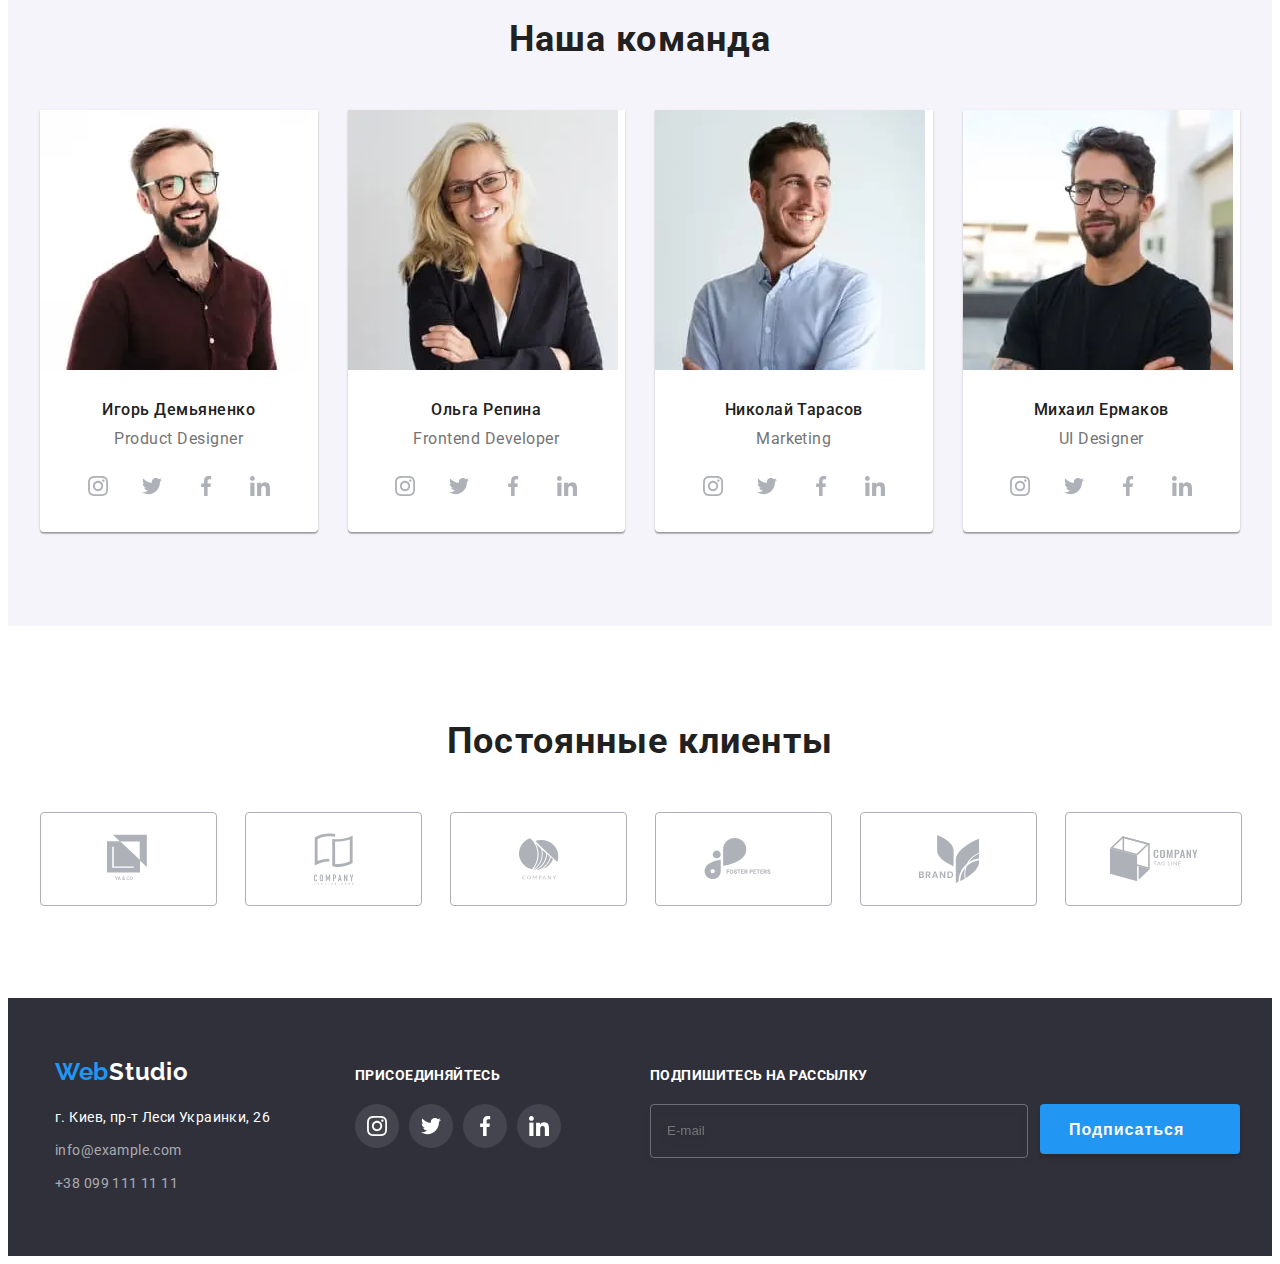
==== commit 8e30910e: "portfolio +" ====
--- a/index.html
+++ b/index.html
@@ -16,7 +16,7 @@
 
 <body>
     <!-- HEADER -->
-    <header class="header">
+    <!-- <header class="header">
         <div class="container header__container">
             <nav class="header-nav">
                 <a lang="en" class="link-decoration logo logo--in-header" href="./index.html">Web<span class="logo--dark">Studio</span></a>
@@ -39,7 +39,7 @@
                      +38 096 111 11 11</a></li>
                 </ul>
             </div>
-    </header>
+    </header> -->
     <!-- MAIN -->
     <main>
         <!--HERO-->
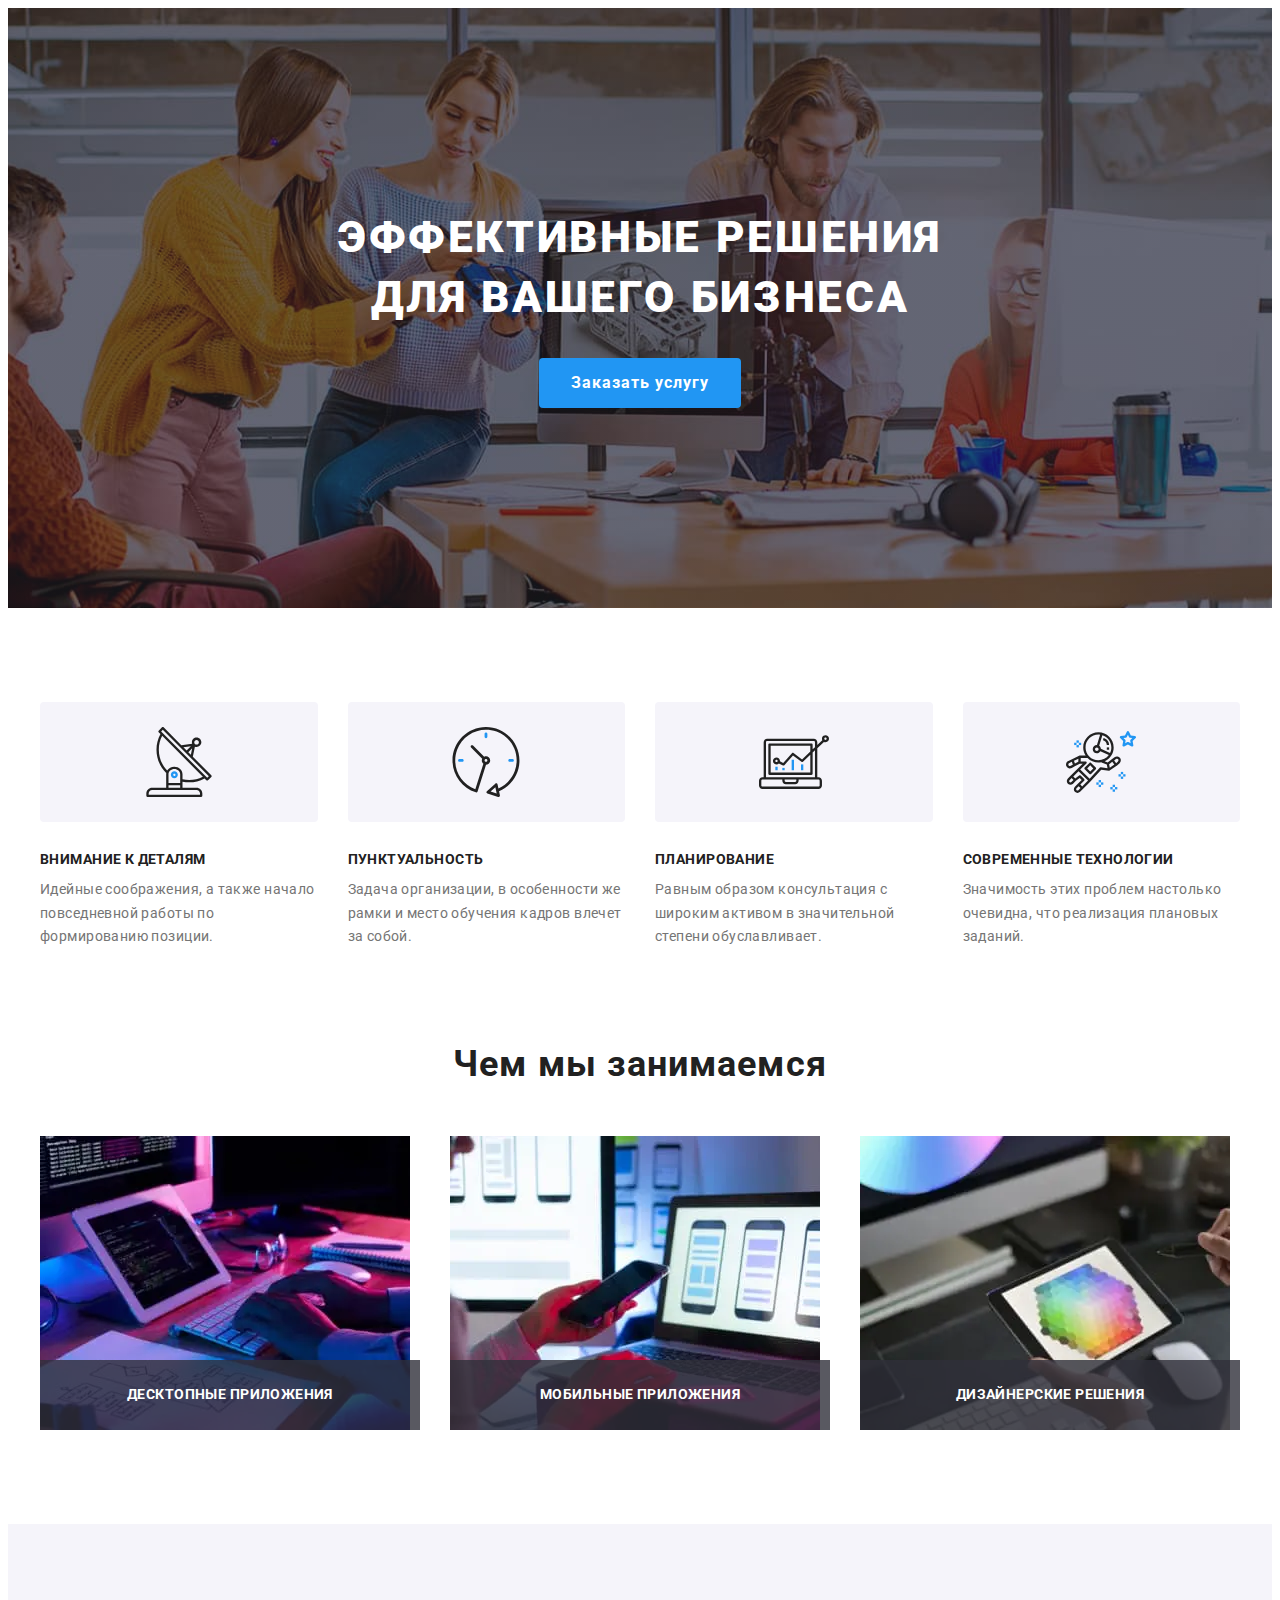
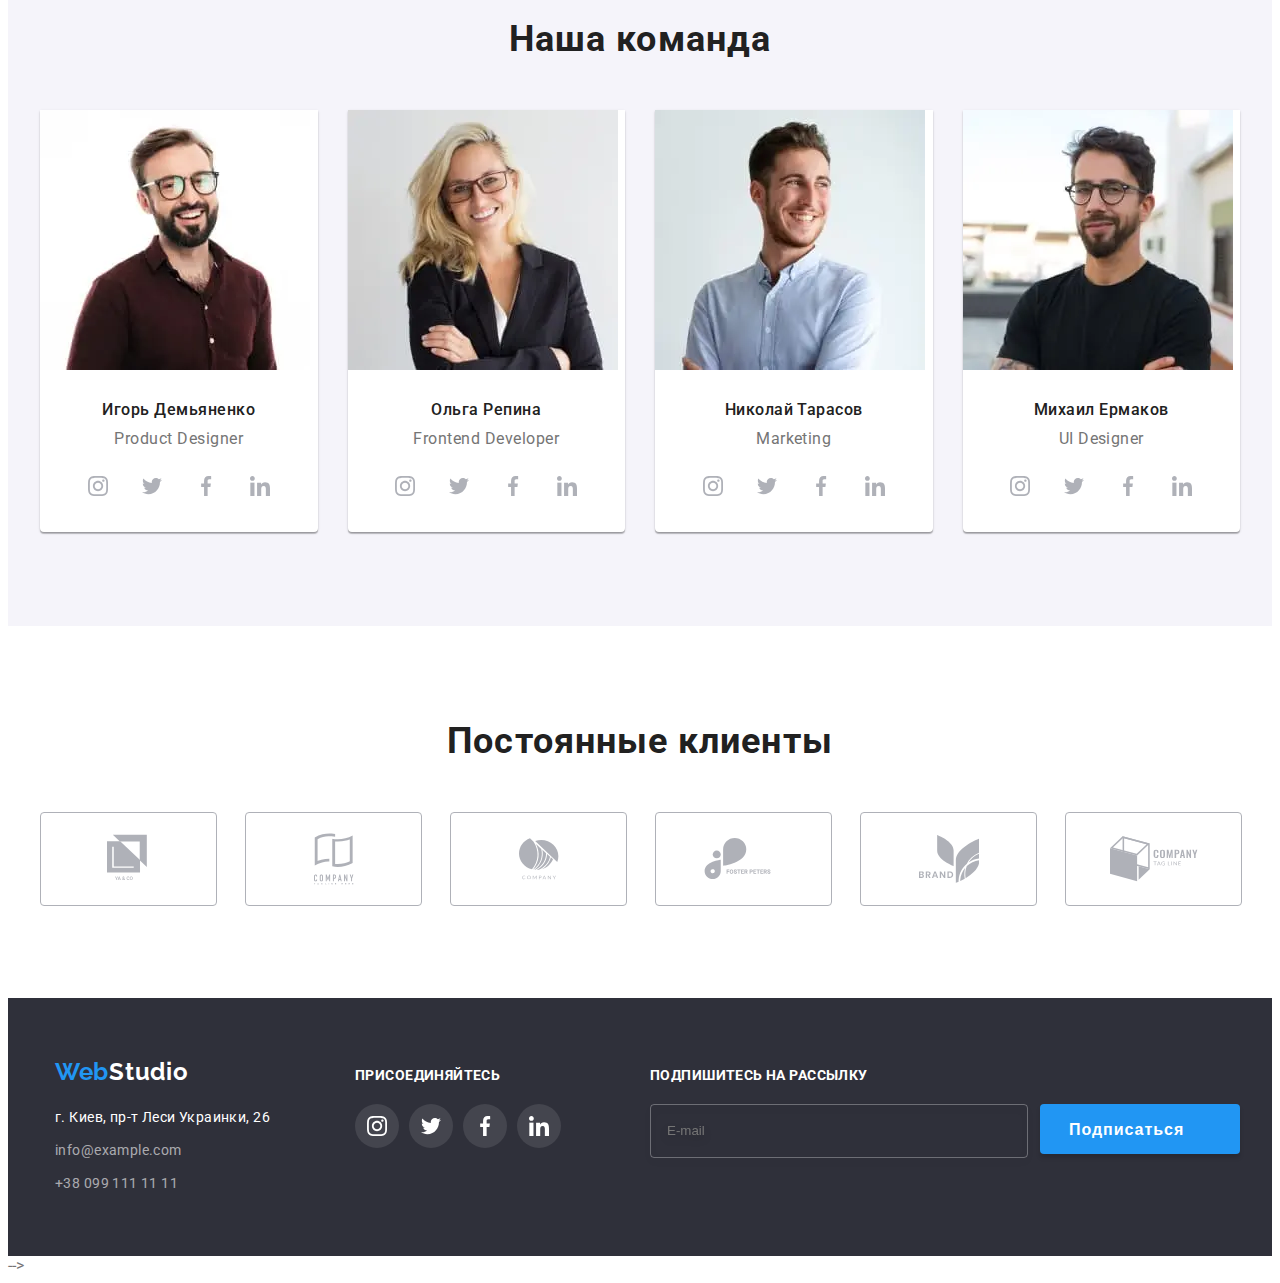
==== commit 5fc81f50: "modal one +" ====
--- a/index.html
+++ b/index.html
@@ -457,7 +457,7 @@
         </div>
     </footer>
 
-    <!-- <div class="backdrop is-hidden" data-modal>
+    <div class="backdrop is-hidden" data-modal>
         <div class="modal">
             <button class="modal__close-btn" type="button" data-modal-close>
                 <svg class="modal__close-icon" width="18" height="18">
@@ -496,7 +496,7 @@
             <div class="agreement-box">
                 <input id="user-agreement" name="user-agreement" type="checkbox" class="visually-hidden agreement-box__input">
                 <label for="user-agreement" class="modal__label agreement-box__label">
-                    <span class="check-img"></span>Соглашаюсь с рассылкой и принимаю &nbsp;
+                    <span class="check-img"></span>Соглашаюсь с рассылкой и принимаю&nbsp;
                     <a class="agreement-box__link" href="">Условия договора</a></label>
             </div>
 
@@ -505,6 +505,6 @@
         </div>
     </div> -->
 
-    <!-- <script src="./js/modal.js"></script> -->
+     <script src="./js/modal.js"></script>
 </body>
 </html>--- a/css/main.min.css
+++ b/css/main.min.css
@@ -1,2 +1,2 @@
-:root{--main-text-color: #757575;--secondary-text-color: #212121;--accent-text-color: #2196f3;--white-text-color: #ffffff;--footer-bg-color: #2f303a;--footer-contact-text-color: rgba(255, 255, 255, 0.6);--portfolio-btn-color: #f5f4fa}.visually-hidden{position:absolute;width:1px;height:1px;margin:-1px;border:0;padding:0;white-space:nowrap;clip-path:inset(100%);clip:rect(0 0 0 0);overflow:hidden}h1,h2,h3,h4,h5,h6,p{margin:0}ul,ol{margin:0;padding:0;list-style-type:none}img{display:block}.list{list-style:none}.address{font-style:normal}body{color:var(--main-text-color);font-family:"Roboto", sans-serif;font-weight:400}h2,h3{color:var(--secondary-text-color)}.link-decoration{text-decoration:none;font-family:inherit}.link-flex{display:flex;align-items:center}.container{padding-left:15px;padding-right:15px;margin-left:auto;margin-right:auto}@media screen and (min-width: 480px){.container{width:480px}}@media screen and (min-width: 768px){.container{width:768px}}@media screen and (min-width: 1200px){.container{width:1200px}}.section{padding-top:60px;padding-bottom:60px}@media screen and (min-width: 1200px){.section{padding-top:94px;padding-bottom:94px}}.logo{font-family:"Raleway", sans-serif;font-weight:700;font-size:24px;line-height:1.17;letter-spacing:0.03em;color:var(--accent-text-color)}.logo--dark{color:var(--secondary-text-color)}.logo-light{color:var(--white-text-color)}.logo--in-header{padding-top:24px;padding-bottom:24px;margin-right:93px}.social-networks-list{display:flex;width:206px;margin-right:auto;margin-left:auto}.social-networks-list__item{width:44px;height:44px}.social-networks-list__item:not(:last-child){margin-right:10px}.social-networks-list__link{display:flex;justify-content:center;align-items:center;width:100%;height:100%;border-radius:50%;background-color:inherit;transition:background-color 250ms cubic-bezier(0.4, 0, 0.2, 1)}.social-networks-list__link:hover,.social-networks-list__link:focus{background-color:var(--accent-text-color)}.social-networks-list__icon{fill:#afb1b8;transition:fill 250ms cubic-bezier(0.4, 0, 0.2, 1)}.social-networks-list__link:hover .social-networks-list__icon,.social-networks-list__link:focus .social-networks-list__icon{fill:#ffffff}.backdrop{top:0;left:0;position:fixed;width:100vw;height:100vh;background-color:rgba(0,0,0,0.2)}.header{border-bottom:1px solid #ececec}.header-nav,.header__container,.header-nav__list,.header-contact,.header-nav__item,.header-contact__item{display:flex}.header-nav__link,.header-contact__link{font-weight:500;font-size:14px;line-height:1.14;letter-spacing:0.02em;color:var(--secondary-text-color);transition:color 250ms cubic-bezier(0.4, 0, 0.2, 1)}.header-nav__link,.header-contact__link{padding-top:32px;padding-bottom:32px;text-align:center}.header-nav__link:hover,.header-nav__link:focus,.header-contact__link:hover,.header-contact__link:focus{color:var(--accent-text-color)}.header-contact--text-color{color:var(--main-text-color)}.header-nav__item,.header-contact__item{position:relative}.header-nav__item:not(:last-child),.header-contact__item:not(:last-child){margin-right:50px}.header-contact{margin-left:auto}.header-contact--icon{margin-right:10px;fill:currentColor}.header-contact__link:hover .header-contact--icon,.header-contact__link:focus .header-contact--icon{fill:var(--accent-text-color)}.header-nav__item--accent{color:var(--accent-text-color)}.header-nav__item--accent::after{content:"";position:absolute;bottom:-1px;left:0;height:4px;width:100%;background:var(--accent-text-color);border-radius:2px}.hero{margin:0 auto;padding-top:118px;padding-bottom:118px;text-align:center;justify-content:center;background-color:#c4c4c4;background-repeat:no-repeat;background-position:center;background-image:linear-gradient(rgba(47,48,58,0.4), rgba(47,48,58,0.4)),url(../images/hero/mobile.jpg);background-size:cover}@media screen and (max-width: 767px){.hero{max-width:480px;height:auto}}@media (min-device-pixel-ratio: 2), (min-resolution: 192dpi), (min-resolution: 2dppx){.hero{background-image:linear-gradient(rgba(47,48,58,0.4), rgba(47,48,58,0.4)),url(../images/hero/mobile@2x.jpg);background-size:cover}}@media screen and (min-width: 768px){.hero{max-width:768px;height:auto;background-image:linear-gradient(rgba(47,48,58,0.4), rgba(47,48,58,0.4)),url(../images/hero/tablet.jpg);background-size:cover}}@media screen and (min-width: 768px) and (min-device-pixel-ratio: 2), screen and (min-width: 768px) and (min-resolution: 192dpi), screen and (min-width: 768px) and (min-resolution: 2dppx){.hero{background-image:linear-gradient(rgba(47,48,58,0.4), rgba(47,48,58,0.4)),url(../images/hero/tablet@2x.jpg);background-size:cover}}@media screen and (min-width: 1200px){.hero{max-width:1600px;height:auto;padding-top:200px;padding-bottom:200px;background-image:linear-gradient(rgba(47,48,58,0.4), rgba(47,48,58,0.4)),url(../images/hero/desktop.jpg);background-size:cover}}@media screen and (min-width: 1200px) and (min-device-pixel-ratio: 2), screen and (min-width: 1200px) and (min-resolution: 192dpi), screen and (min-width: 1200px) and (min-resolution: 2dppx){.hero{background-image:linear-gradient(rgba(47,48,58,0.4), rgba(47,48,58,0.4)),url(../images/hero/desktop@2x.jpg);background-size:cover}}.hero__title{width:360px;margin:0 auto 30px;font-weight:900;font-size:26px;line-height:1.62;letter-spacing:0.06em;text-transform:uppercase;color:var(--white-text-color)}@media screen and (min-width: 1200px){.hero__title{width:696px;font-weight:900;font-size:44px;line-height:1.36}}.hero__btn{cursor:pointer;padding:10px 32px;font-family:inherit;font-weight:700;font-size:16px;line-height:1.875;letter-spacing:0.06em;background-color:var(--accent-text-color);color:var(--white-text-color);border:transparent;border-radius:4px}@media screen and (min-width: 1200px){.features{padding-bottom:0}}@media screen and (min-width: 768px){.features-list{display:flex;flex-wrap:wrap;margin-left:-30px;margin-top:-30px}}@media screen and (max-width: 767px){.features-list__item{margin:0 auto;max-width:450px}}@media screen and (min-width: 768px){.features-list__item{flex-basis:calc(100% / 2 - 30px);margin-left:30px;margin-top:30px}}@media screen and (min-width: 1200px){.features-list__item{flex-basis:calc(100% / 4 - 30px)}}.features-list__card{margin-bottom:30px;height:120px;display:flex;justify-content:center;align-items:center;background-color:#f5f4fa;border-radius:4px}.features-list__title{text-align:center;margin-bottom:10px;font-weight:700;font-size:14px;line-height:1.14;letter-spacing:0.03em;text-transform:uppercase}@media screen and (min-width: 768px){.features-list__title{text-align:start}}.features-list__text{font-weight:400;font-size:14px;line-height:1.71;letter-spacing:0.03em;margin-bottom:30px}@media screen and (min-width: 768px){.features-list__text{margin-bottom:unset}}@media screen and (max-width: 1200px){.doing{padding:0}.doing__container{display:none}}.doing__title{margin-bottom:50px;font-weight:700;font-size:36px;line-height:1.17;text-align:center;letter-spacing:0.03em}.doing-list{display:flex;margin-left:-30px;margin-top:-30px}.doing-list__item{position:relative;flex-basis:calc(100% / 3 - 30px);margin-left:30px;margin-top:30px}.doing-list__text-box{position:absolute;left:0;bottom:0;width:100%;padding-top:27px;padding-bottom:27px;background-color:rgba(47,48,58,0.8)}.doing-list__text{font-weight:700;font-size:14px;line-height:1.14;text-align:center;letter-spacing:0.03em;text-transform:uppercase;color:var(--white-text-color)}.team{background-color:#f5f4fa}.team__title{margin-bottom:30px;font-weight:700;font-size:28px;line-height:1.18;text-align:center;letter-spacing:0.03em}@media screen and (min-width: 1200px){.team__title{font-weight:700;font-size:36px;line-height:1.17;margin-bottom:50px}}@media screen and (max-width: 767px){.team-list{max-width:480px}}@media screen and (min-width: 768px){.team-list{display:flex;flex-wrap:wrap;margin-left:-30px;margin-top:-30px}}.teamets-card{background-color:#ffffff;box-shadow:0px 1px 3px rgba(0,0,0,0.12),0px 1px 1px rgba(0,0,0,0.14),0px 2px 1px rgba(0,0,0,0.2);border-radius:0px 0px 4px 4px}@media screen and (max-width: 767px){.teamets-card:not(:last-child){margin-bottom:30px}}@media screen and (min-width: 768px){.teamets-card{flex-basis:calc(100% / 2 - 30px);margin-left:30px;margin-top:30px}}@media screen and (min-width: 1200px){.teamets-card{flex-basis:calc(100% / 4 - 30px)}}.teamets-card__title{margin-bottom:10px;font-weight:500;font-size:16px;line-height:1.19;text-align:center;letter-spacing:0.03em}.teamets-card__features{padding-top:30px;padding-bottom:24px}.teamets-card__post-text{margin-bottom:16px;font-weight:400;font-size:16px;line-height:1.19;text-align:center;letter-spacing:0.03em}.picture__teamets{max-width:100%}.client__title{margin-bottom:30px;font-weight:700;font-size:28px;line-height:1.18;text-align:center;letter-spacing:0.03em;color:var(--secondary-text-color)}@media screen and (min-width: 1200px){.client__title{font-weight:700;font-size:36px;line-height:1.17;margin-bottom:50px}}.client-list{margin-right:-30px;margin-bottom:-30px;display:flex}@media screen and (max-width: 1199px){.client-list{flex-wrap:wrap}}@media screen and (min-width: 1200px){.client-list{justify-content:space-between}}.client-list__item{margin-right:30px;margin-bottom:30px;height:92px}@media screen and (max-width: 1199px){.client-list__item{flex-basis:calc(100% / 2 - 30px)}}@media screen and (min-width: 768px){.client-list__item{flex-basis:calc(100% / 3 - 30px)}}@media screen and (min-width: 1200px){.client-list__item{width:170px}}.client-list__border{display:flex;justify-content:center;align-items:center;width:100%;height:100%;border:1px solid #afb1b8;border-radius:4px;transition:border 250ms cubic-bezier(0.4, 0, 0.2, 1)}.client-list__border:hover,.client-list__border:focus{border:1px solid var(--accent-text-color)}.client-list__icon{fill:#afb1b8;transition:fill 250ms cubic-bezier(0.4, 0, 0.2, 1)}.client-list__border:hover .client-list__icon,.client-list__border:focus .client-list__icon{fill:var(--accent-text-color)}.footer{padding-top:60px;padding-bottom:60px;background-color:var(--footer-bg-color)}.footer-container{text-align:center}@media screen and (min-width: 1200px){.footer-container{display:flex;align-items:baseline;justify-content:space-between;text-align:start}}@media screen and (min-width: 768px){.address-join--position{display:flex;justify-content:space-around;align-items:baseline}}.address-container{padding-left:15px;padding-right:15px}.address{margin-top:20px}@media screen and (max-width: 1199px){.address{margin-bottom:60px}}@media screen and (min-width: 1200px){.address{margin-right:70px}}.address li:not(:last-child){margin-bottom:9px}.address__map-text{font-size:14px;line-height:1.71;letter-spacing:0.03em;color:var(--white-text-color);transition:color 250ms cubic-bezier(0.4, 0, 0.2, 1)}.address__contact-text{font-weight:400;font-size:14px;line-height:1.71;letter-spacing:0.03em;color:var(--footer-contact-text-color);transition:color 250ms cubic-bezier(0.4, 0, 0.2, 1)}.address__map-text:hover,.address__map-text:focus,.address__contact-text:hover,.address__contact-text:focus{color:var(--accent-text-color)}.join{width:206px;height:80px}@media screen and (max-width: 767px){.join{margin:0 auto 60px}}.join__title{margin-bottom:20px;font-weight:700;font-size:14px;line-height:1.14;letter-spacing:0.03em;text-transform:uppercase;color:#ffffff}.join-list{display:flex;justify-content:space-between}.join-list__item{width:44px;height:44px}.join-list__link{display:flex;justify-content:center;align-items:center;width:100%;height:100%;background-color:rgba(255,255,255,0.1);border-radius:50%;transition:background-color 250ms cubic-bezier(0.4, 0, 0.2, 1)}.join-list__link:hover,.join-list__link:focus{background-color:var(--accent-text-color)}.join-list__icon{fill:var(--white-text-color)}.submit__tytle{display:block;margin-bottom:20px;font-weight:700;font-size:14px;line-height:1.14;letter-spacing:0.03em;text-transform:uppercase;color:var(--white-text-color)}@media screen and (max-width: 1199px){.submit__form{max-width:450px}}@media screen and (min-width: 768px){.submit__form{margin:0 auto}}@media screen and (min-width: 1200px){.submit__form{display:flex}}.submit__input{width:100%;height:50px;padding-left:16px;margin-right:12px;margin-bottom:20px;background-color:transparent;color:var(--white-text-color);transition:border 250ms cubic-bezier(0.4, 0, 0.2, 1);border:1px solid rgba(255,255,255,0.3);filter:drop-shadow(0px 4px 4px rgba(0,0,0,0.15));border-radius:4px}@media screen and (min-width: 1200px){.submit__input{width:358px}}.submit__input:focus{border:1px solid var(--accent-text-color);outline:none}.submit__btn{width:200px;height:50px;padding:10px 28px;cursor:pointer;background-color:var(--accent-text-color);border:1px solid transparent;box-shadow:0px 4px 4px rgba(0,0,0,0.15);border-radius:4px}.submit__btn--tytle{font-weight:700;font-size:16px;line-height:1.87;display:flex;align-items:center;text-align:center;letter-spacing:0.06em;color:var(--white-text-color)}.submit__btn--tytle::after{content:"";width:24px;height:24px;margin-left:10px;background-image:url(../images/svg/send.svg);background-repeat:no-repeat;background-size:contain}.is-hidden{opacity:0;visibility:hidden;pointer-events:none}.modal{position:absolute;z-index:1;width:528px;height:580px;padding:40px;top:50%;left:50%;transform:translate(-50%, -50%);background-color:#fff}.modal__close-btn{display:flex;justify-content:center;align-items:center;cursor:pointer;position:absolute;top:8px;right:8px;width:30px;height:30px;border-radius:50%;background-color:inherit;border:1px solid rgba(0,0,0,0.1)}.modal__close-icon{transition:fill 250ms cubic-bezier(0.4, 0, 0.2, 1)}.modal__close-btn:hover .modal__close-icon,.modal__close-btn:focus .modal__close-icon{fill:var(--accent-text-color)}.modal__form{display:flex;flex-direction:column}.modal__tytle{margin-bottom:12px;font-weight:700;font-size:20px;line-height:1.15;text-align:center;letter-spacing:0.03em;color:var(--secondary-text-color)}.modal__label{margin-bottom:4px;font-size:12px;line-height:1.17;letter-spacing:0.01em;color:var(--main-text-color)}.modal__input-box{position:relative;margin-bottom:10px}.modal__input{height:40px;padding:12px 0;padding-left:42px;width:100%}.modal-icon{position:absolute;top:50%;left:15px;transform:translateY(-50%);fill:var(--secondary-text-color);transition:fill 250ms cubic-bezier(0.4, 0, 0.2, 1)}.modal__input:focus+.modal-icon{fill:var(--accent-text-color)}.modal__textarea{margin-bottom:20px;padding:12px 16px;height:120px;resize:none}.modal__textarea::placeholder{font-size:12px;line-height:1.17;letter-spacing:0.01em;color:rgba(117,117,117,0.5)}.modal__input,.modal__textarea{transition:border 250ms cubic-bezier(0.4, 0, 0.2, 1);border:1px solid rgba(33,33,33,0.2);border-radius:4px}.modal__input:focus,.modal__textarea:focus{border:1px solid var(--accent-text-color);border-radius:4px;outline:none}.agreement-box{margin-bottom:30px;align-self:center}.check-img{display:block;margin-right:8px;width:16px;height:16px;background-image:url(../images/svg/check-off.svg);border-radius:2px}.agreement-box__input:focus+.agreement-box__label>.check-img{outline:2px solid var(--accent-text-color)}.agreement-box__input:checked+.agreement-box__label>.check-img{background-color:var(--accent-text-color);background-image:url(../images/svg/check-on.svg);background-repeat:no-repeat;background-position:center;outline:none}.agreement-box__label{display:flex;align-items:center;font-size:14px;line-height:1.71;letter-spacing:0.03em}.agreement-box__link{color:var(--accent-text-color)}.modal-btn{align-self:center;padding:10px 55px;font-weight:700;font-size:16px;line-height:1.87;display:flex;align-items:center;text-align:center;letter-spacing:0.06em;cursor:pointer;color:#ffffff;background-color:var(--accent-text-color);box-shadow:0px 4px 4px rgba(0,0,0,0.15);border-radius:4px;border:1px solid transparent}
+:root{--main-text-color: #757575;--secondary-text-color: #212121;--accent-text-color: #2196f3;--white-text-color: #ffffff;--footer-bg-color: #2f303a;--footer-contact-text-color: rgba(255, 255, 255, 0.6);--portfolio-btn-color: #f5f4fa}.visually-hidden{position:absolute;width:1px;height:1px;margin:-1px;border:0;padding:0;white-space:nowrap;clip-path:inset(100%);clip:rect(0 0 0 0);overflow:hidden}h1,h2,h3,h4,h5,h6,p{margin:0}ul,ol{margin:0;padding:0;list-style-type:none}img{display:block}.list{list-style:none}.address{font-style:normal}body{color:var(--main-text-color);font-family:"Roboto", sans-serif;font-weight:400}h2,h3{color:var(--secondary-text-color)}.link-decoration{text-decoration:none;font-family:inherit}.link-flex{display:flex;align-items:center}.container{padding-left:15px;padding-right:15px;margin-left:auto;margin-right:auto}@media screen and (min-width: 480px){.container{width:480px}}@media screen and (min-width: 768px){.container{width:768px}}@media screen and (min-width: 1200px){.container{width:1200px}}.section{padding-top:60px;padding-bottom:60px}@media screen and (min-width: 1200px){.section{padding-top:94px;padding-bottom:94px}}.logo{font-family:"Raleway", sans-serif;font-weight:700;font-size:24px;line-height:1.17;letter-spacing:0.03em;color:var(--accent-text-color)}.logo--dark{color:var(--secondary-text-color)}.logo-light{color:var(--white-text-color)}.logo--in-header{padding-top:24px;padding-bottom:24px;margin-right:93px}.social-networks-list{display:flex;width:206px;margin-right:auto;margin-left:auto}.social-networks-list__item{width:44px;height:44px}.social-networks-list__item:not(:last-child){margin-right:10px}.social-networks-list__link{display:flex;justify-content:center;align-items:center;width:100%;height:100%;border-radius:50%;background-color:inherit;transition:background-color 250ms cubic-bezier(0.4, 0, 0.2, 1)}.social-networks-list__link:hover,.social-networks-list__link:focus{background-color:var(--accent-text-color)}.social-networks-list__icon{fill:#afb1b8;transition:fill 250ms cubic-bezier(0.4, 0, 0.2, 1)}.social-networks-list__link:hover .social-networks-list__icon,.social-networks-list__link:focus .social-networks-list__icon{fill:#ffffff}.backdrop{top:0;left:0;position:fixed;width:100vw;height:100vh;background-color:rgba(0,0,0,0.2)}.header{border-bottom:1px solid #ececec}.header-nav,.header__container,.header-nav__list,.header-contact,.header-nav__item,.header-contact__item{display:flex}.header-nav__link,.header-contact__link{font-weight:500;font-size:14px;line-height:1.14;letter-spacing:0.02em;color:var(--secondary-text-color);transition:color 250ms cubic-bezier(0.4, 0, 0.2, 1)}.header-nav__link,.header-contact__link{padding-top:32px;padding-bottom:32px;text-align:center}.header-nav__link:hover,.header-nav__link:focus,.header-contact__link:hover,.header-contact__link:focus{color:var(--accent-text-color)}.header-contact--text-color{color:var(--main-text-color)}.header-nav__item,.header-contact__item{position:relative}.header-nav__item:not(:last-child),.header-contact__item:not(:last-child){margin-right:50px}.header-contact{margin-left:auto}.header-contact--icon{margin-right:10px;fill:currentColor}.header-contact__link:hover .header-contact--icon,.header-contact__link:focus .header-contact--icon{fill:var(--accent-text-color)}.header-nav__item--accent{color:var(--accent-text-color)}.header-nav__item--accent::after{content:"";position:absolute;bottom:-1px;left:0;height:4px;width:100%;background:var(--accent-text-color);border-radius:2px}.hero{margin:0 auto;padding-top:118px;padding-bottom:118px;text-align:center;justify-content:center;background-color:#c4c4c4;background-repeat:no-repeat;background-position:center;background-image:linear-gradient(rgba(47,48,58,0.4), rgba(47,48,58,0.4)),url(../images/hero/mobile.jpg);background-size:cover}@media screen and (max-width: 767px){.hero{max-width:480px;height:auto}}@media (min-device-pixel-ratio: 2), (min-resolution: 192dpi), (min-resolution: 2dppx){.hero{background-image:linear-gradient(rgba(47,48,58,0.4), rgba(47,48,58,0.4)),url(../images/hero/mobile@2x.jpg);background-size:cover}}@media screen and (min-width: 768px){.hero{max-width:768px;height:auto;background-image:linear-gradient(rgba(47,48,58,0.4), rgba(47,48,58,0.4)),url(../images/hero/tablet.jpg);background-size:cover}}@media screen and (min-width: 768px) and (min-device-pixel-ratio: 2), screen and (min-width: 768px) and (min-resolution: 192dpi), screen and (min-width: 768px) and (min-resolution: 2dppx){.hero{background-image:linear-gradient(rgba(47,48,58,0.4), rgba(47,48,58,0.4)),url(../images/hero/tablet@2x.jpg);background-size:cover}}@media screen and (min-width: 1200px){.hero{max-width:1600px;height:auto;padding-top:200px;padding-bottom:200px;background-image:linear-gradient(rgba(47,48,58,0.4), rgba(47,48,58,0.4)),url(../images/hero/desktop.jpg);background-size:cover}}@media screen and (min-width: 1200px) and (min-device-pixel-ratio: 2), screen and (min-width: 1200px) and (min-resolution: 192dpi), screen and (min-width: 1200px) and (min-resolution: 2dppx){.hero{background-image:linear-gradient(rgba(47,48,58,0.4), rgba(47,48,58,0.4)),url(../images/hero/desktop@2x.jpg);background-size:cover}}.hero__title{width:360px;margin:0 auto 30px;font-weight:900;font-size:26px;line-height:1.62;letter-spacing:0.06em;text-transform:uppercase;color:var(--white-text-color)}@media screen and (min-width: 1200px){.hero__title{width:696px;font-weight:900;font-size:44px;line-height:1.36}}.hero__btn{cursor:pointer;padding:10px 32px;font-family:inherit;font-weight:700;font-size:16px;line-height:1.875;letter-spacing:0.06em;background-color:var(--accent-text-color);color:var(--white-text-color);border:transparent;border-radius:4px}@media screen and (min-width: 1200px){.features{padding-bottom:0}}@media screen and (min-width: 768px){.features-list{display:flex;flex-wrap:wrap;margin-left:-30px;margin-top:-30px}}@media screen and (max-width: 767px){.features-list__item{margin:0 auto;max-width:450px}}@media screen and (min-width: 768px){.features-list__item{flex-basis:calc(100% / 2 - 30px);margin-left:30px;margin-top:30px}}@media screen and (min-width: 1200px){.features-list__item{flex-basis:calc(100% / 4 - 30px)}}.features-list__card{margin-bottom:30px;height:120px;display:flex;justify-content:center;align-items:center;background-color:#f5f4fa;border-radius:4px}.features-list__title{text-align:center;margin-bottom:10px;font-weight:700;font-size:14px;line-height:1.14;letter-spacing:0.03em;text-transform:uppercase}@media screen and (min-width: 768px){.features-list__title{text-align:start}}.features-list__text{font-weight:400;font-size:14px;line-height:1.71;letter-spacing:0.03em;margin-bottom:30px}@media screen and (min-width: 768px){.features-list__text{margin-bottom:unset}}@media screen and (max-width: 1200px){.doing{padding:0}.doing__container{display:none}}.doing__title{margin-bottom:50px;font-weight:700;font-size:36px;line-height:1.17;text-align:center;letter-spacing:0.03em}.doing-list{display:flex;margin-left:-30px;margin-top:-30px}.doing-list__item{position:relative;flex-basis:calc(100% / 3 - 30px);margin-left:30px;margin-top:30px}.doing-list__text-box{position:absolute;left:0;bottom:0;width:100%;padding-top:27px;padding-bottom:27px;background-color:rgba(47,48,58,0.8)}.doing-list__text{font-weight:700;font-size:14px;line-height:1.14;text-align:center;letter-spacing:0.03em;text-transform:uppercase;color:var(--white-text-color)}.team{background-color:#f5f4fa}.team__title{margin-bottom:30px;font-weight:700;font-size:28px;line-height:1.18;text-align:center;letter-spacing:0.03em}@media screen and (min-width: 1200px){.team__title{font-weight:700;font-size:36px;line-height:1.17;margin-bottom:50px}}@media screen and (max-width: 767px){.team-list{max-width:480px}}@media screen and (min-width: 768px){.team-list{display:flex;flex-wrap:wrap;margin-left:-30px;margin-top:-30px}}.teamets-card{background-color:#ffffff;box-shadow:0px 1px 3px rgba(0,0,0,0.12),0px 1px 1px rgba(0,0,0,0.14),0px 2px 1px rgba(0,0,0,0.2);border-radius:0px 0px 4px 4px}@media screen and (max-width: 767px){.teamets-card:not(:last-child){margin-bottom:30px}}@media screen and (min-width: 768px){.teamets-card{flex-basis:calc(100% / 2 - 30px);margin-left:30px;margin-top:30px}}@media screen and (min-width: 1200px){.teamets-card{flex-basis:calc(100% / 4 - 30px)}}.teamets-card__title{margin-bottom:10px;font-weight:500;font-size:16px;line-height:1.19;text-align:center;letter-spacing:0.03em}.teamets-card__features{padding-top:30px;padding-bottom:24px}.teamets-card__post-text{margin-bottom:16px;font-weight:400;font-size:16px;line-height:1.19;text-align:center;letter-spacing:0.03em}.picture__teamets{max-width:100%}.client__title{margin-bottom:30px;font-weight:700;font-size:28px;line-height:1.18;text-align:center;letter-spacing:0.03em;color:var(--secondary-text-color)}@media screen and (min-width: 1200px){.client__title{font-weight:700;font-size:36px;line-height:1.17;margin-bottom:50px}}.client-list{margin-right:-30px;margin-bottom:-30px;display:flex}@media screen and (max-width: 1199px){.client-list{flex-wrap:wrap}}@media screen and (min-width: 1200px){.client-list{justify-content:space-between}}.client-list__item{margin-right:30px;margin-bottom:30px;height:92px}@media screen and (max-width: 1199px){.client-list__item{flex-basis:calc(100% / 2 - 30px)}}@media screen and (min-width: 768px){.client-list__item{flex-basis:calc(100% / 3 - 30px)}}@media screen and (min-width: 1200px){.client-list__item{width:170px}}.client-list__border{display:flex;justify-content:center;align-items:center;width:100%;height:100%;border:1px solid #afb1b8;border-radius:4px;transition:border 250ms cubic-bezier(0.4, 0, 0.2, 1)}.client-list__border:hover,.client-list__border:focus{border:1px solid var(--accent-text-color)}.client-list__icon{fill:#afb1b8;transition:fill 250ms cubic-bezier(0.4, 0, 0.2, 1)}.client-list__border:hover .client-list__icon,.client-list__border:focus .client-list__icon{fill:var(--accent-text-color)}.footer{padding-top:60px;padding-bottom:60px;background-color:var(--footer-bg-color)}.footer-container{text-align:center}@media screen and (min-width: 1200px){.footer-container{display:flex;align-items:baseline;justify-content:space-between;text-align:start}}@media screen and (min-width: 768px){.address-join--position{display:flex;justify-content:space-around;align-items:baseline}}.address-container{padding-left:15px;padding-right:15px}.address{margin-top:20px}@media screen and (max-width: 1199px){.address{margin-bottom:60px}}@media screen and (min-width: 1200px){.address{margin-right:70px}}.address li:not(:last-child){margin-bottom:9px}.address__map-text{font-size:14px;line-height:1.71;letter-spacing:0.03em;color:var(--white-text-color);transition:color 250ms cubic-bezier(0.4, 0, 0.2, 1)}.address__contact-text{font-weight:400;font-size:14px;line-height:1.71;letter-spacing:0.03em;color:var(--footer-contact-text-color);transition:color 250ms cubic-bezier(0.4, 0, 0.2, 1)}.address__map-text:hover,.address__map-text:focus,.address__contact-text:hover,.address__contact-text:focus{color:var(--accent-text-color)}.join{width:206px;height:80px}@media screen and (max-width: 767px){.join{margin:0 auto 60px}}.join__title{margin-bottom:20px;font-weight:700;font-size:14px;line-height:1.14;letter-spacing:0.03em;text-transform:uppercase;color:#ffffff}.join-list{display:flex;justify-content:space-between}.join-list__item{width:44px;height:44px}.join-list__link{display:flex;justify-content:center;align-items:center;width:100%;height:100%;background-color:rgba(255,255,255,0.1);border-radius:50%;transition:background-color 250ms cubic-bezier(0.4, 0, 0.2, 1)}.join-list__link:hover,.join-list__link:focus{background-color:var(--accent-text-color)}.join-list__icon{fill:var(--white-text-color)}.submit__tytle{display:block;margin-bottom:20px;font-weight:700;font-size:14px;line-height:1.14;letter-spacing:0.03em;text-transform:uppercase;color:var(--white-text-color)}@media screen and (max-width: 1199px){.submit__form{max-width:450px}}@media screen and (min-width: 768px){.submit__form{margin:0 auto}}@media screen and (min-width: 1200px){.submit__form{display:flex}}.submit__input{width:100%;height:50px;padding-left:16px;margin-right:12px;margin-bottom:20px;background-color:transparent;color:var(--white-text-color);transition:border 250ms cubic-bezier(0.4, 0, 0.2, 1);border:1px solid rgba(255,255,255,0.3);filter:drop-shadow(0px 4px 4px rgba(0,0,0,0.15));border-radius:4px}@media screen and (min-width: 1200px){.submit__input{width:358px}}.submit__input:focus{border:1px solid var(--accent-text-color);outline:none}.submit__btn{width:200px;height:50px;padding:10px 28px;cursor:pointer;background-color:var(--accent-text-color);border:1px solid transparent;box-shadow:0px 4px 4px rgba(0,0,0,0.15);border-radius:4px}.submit__btn--tytle{font-weight:700;font-size:16px;line-height:1.87;display:flex;align-items:center;text-align:center;letter-spacing:0.06em;color:var(--white-text-color)}.submit__btn--tytle::after{content:"";width:24px;height:24px;margin-left:10px;background-image:url(../images/svg/send.svg);background-repeat:no-repeat;background-size:contain}.is-hidden{opacity:0;visibility:hidden;pointer-events:none}.modal{position:absolute;z-index:1;width:528px;height:580px;padding:40px;top:50%;left:50%;transform:translate(-50%, -50%);background-color:#fff}@media screen and (max-width: 1199px){.modal{width:450px;height:609px}}.modal__close-btn{display:flex;justify-content:center;align-items:center;cursor:pointer;position:absolute;top:8px;right:8px;width:30px;height:30px;border-radius:50%;background-color:inherit;border:1px solid rgba(0,0,0,0.1)}.modal__close-icon{transition:fill 250ms cubic-bezier(0.4, 0, 0.2, 1)}.modal__close-btn:hover .modal__close-icon,.modal__close-btn:focus .modal__close-icon{fill:var(--accent-text-color)}.modal__form{display:flex;flex-direction:column}.modal__tytle{margin-bottom:12px;font-weight:700;font-size:20px;line-height:1.15;text-align:center;letter-spacing:0.03em;color:var(--secondary-text-color)}.modal__label{margin-bottom:4px;font-size:12px;line-height:1.17;letter-spacing:0.01em;color:var(--main-text-color)}.modal__input-box{position:relative;margin-bottom:10px}.modal__input{height:40px;padding:12px 0;padding-left:42px;width:100%}.modal-icon{position:absolute;top:50%;left:15px;transform:translateY(-50%);fill:var(--secondary-text-color);transition:fill 250ms cubic-bezier(0.4, 0, 0.2, 1)}.modal__input:focus+.modal-icon{fill:var(--accent-text-color)}.modal__textarea{margin-bottom:20px;padding:12px 16px;height:120px;resize:none}.modal__textarea::placeholder{font-size:12px;line-height:1.17;letter-spacing:0.01em;color:rgba(117,117,117,0.5)}.modal__input,.modal__textarea{transition:border 250ms cubic-bezier(0.4, 0, 0.2, 1);border:1px solid rgba(33,33,33,0.2);border-radius:4px}.modal__input:focus,.modal__textarea:focus{border:1px solid var(--accent-text-color);border-radius:4px;outline:none}.agreement-box{margin-bottom:30px;align-self:center}.check-img{display:block;margin-right:8px;width:16px;height:16px;background-image:url(../images/svg/check-off.svg);border-radius:2px}.agreement-box__input:focus+.agreement-box__label>.check-img{outline:2px solid var(--accent-text-color)}.agreement-box__input:checked+.agreement-box__label>.check-img{background-color:var(--accent-text-color);background-image:url(../images/svg/check-on.svg);background-repeat:no-repeat;background-position:center;outline:none}.agreement-box__label{display:flex;align-items:center;font-size:14px;line-height:1.71;letter-spacing:0.03em}@media screen and (max-width: 1199px){.agreement-box__label{font-weight:400;font-size:12px;line-height:1.17}}.agreement-box__link{color:var(--accent-text-color)}.modal-btn{align-self:center;padding:10px 55px;font-weight:700;font-size:16px;line-height:1.87;display:flex;align-items:center;text-align:center;letter-spacing:0.06em;cursor:pointer;color:#ffffff;background-color:var(--accent-text-color);box-shadow:0px 4px 4px rgba(0,0,0,0.15);border-radius:4px;border:1px solid transparent}
 /*# sourceMappingURL=main.min.css.map */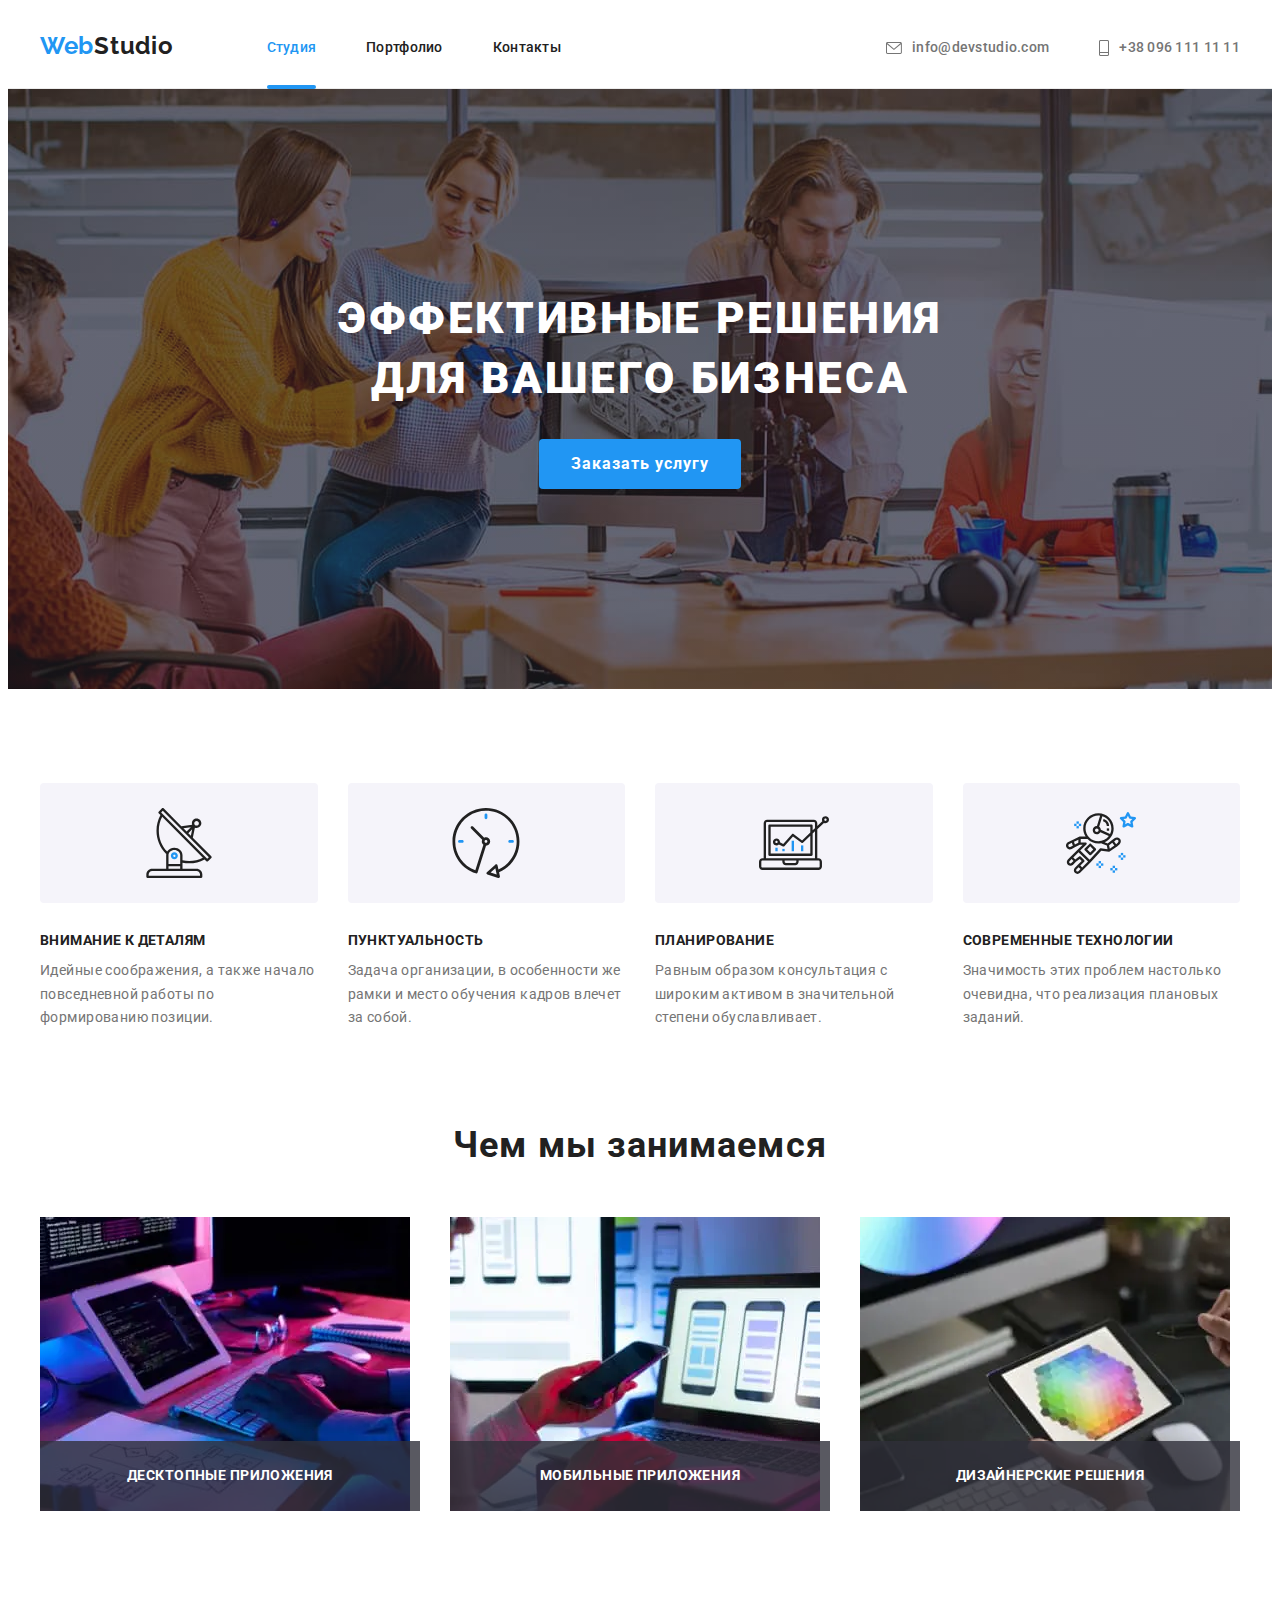
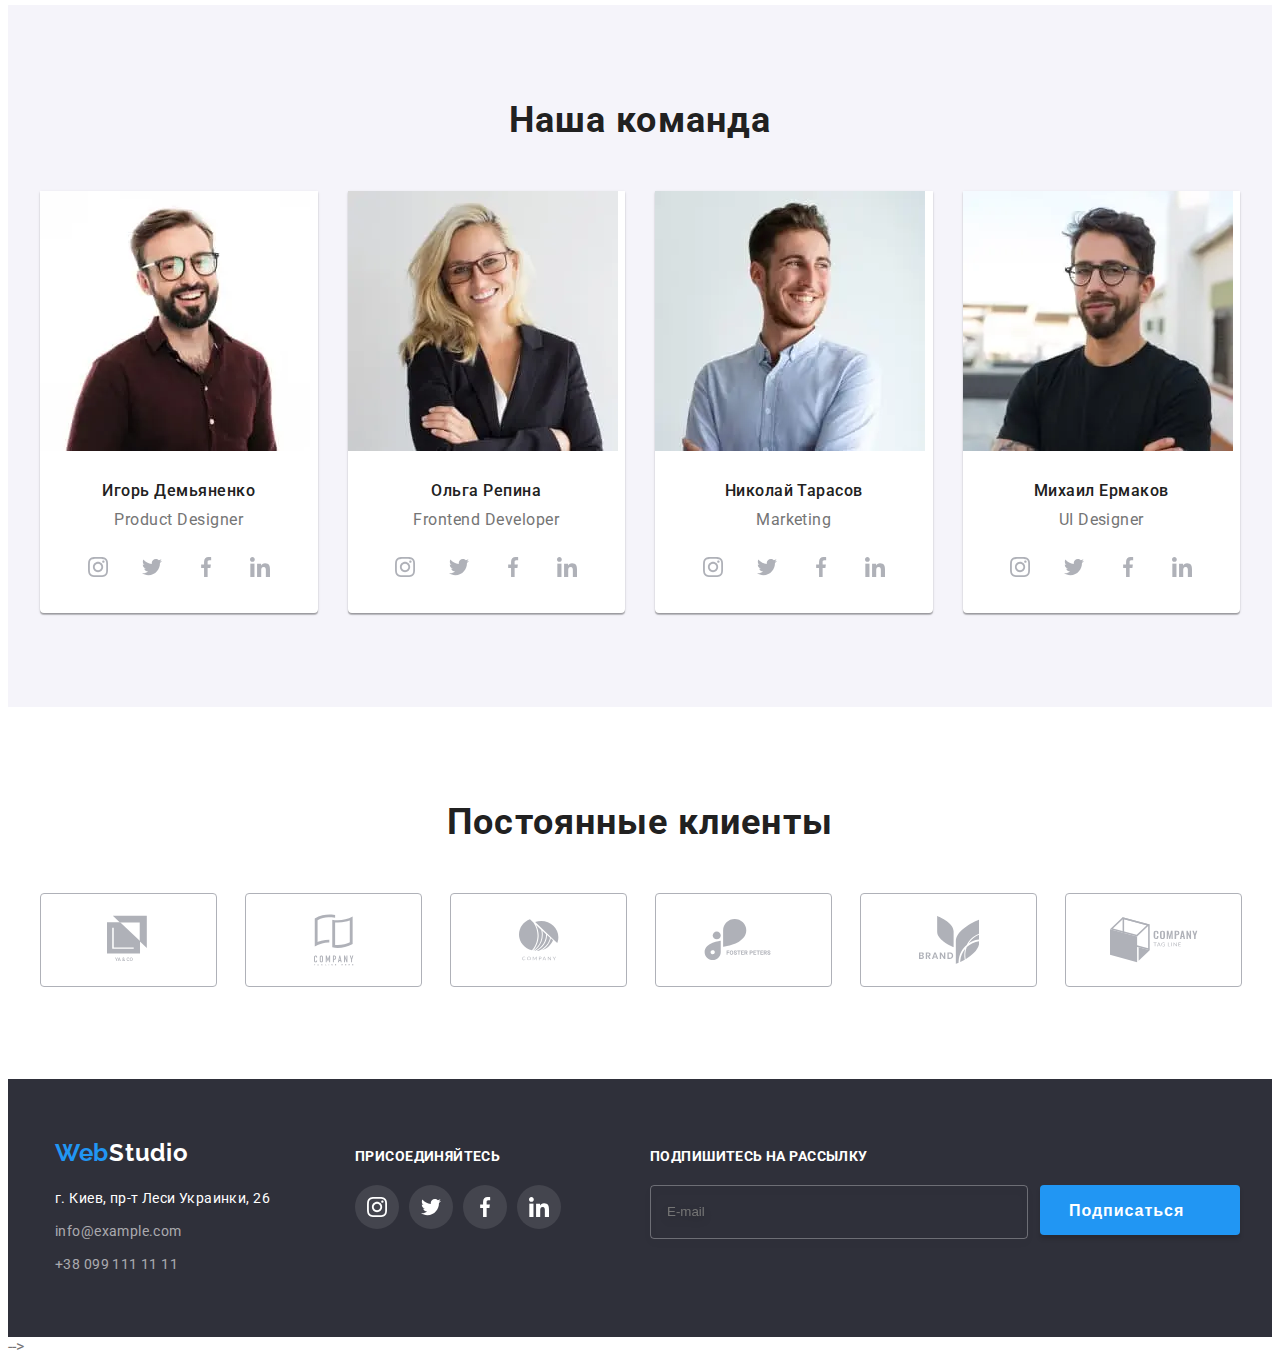
==== commit 7c75de48: "header +" ====
--- a/index.html
+++ b/index.html
@@ -16,9 +16,16 @@
 
 <body>
     <!-- HEADER -->
-    <!-- <header class="header">
+    <header class="header">
         <div class="container header__container">
-            <nav class="header-nav">
+            <nav class="header-navigation">
+                
+                <button type="button" class="mobile-menu__button">
+                    <svg width="24" height="16">
+                        <use href="./images/icon.svg#icon-menu"></use>
+                    </svg>
+                </button>
+
                 <a lang="en" class="link-decoration logo logo--in-header" href="./index.html">Web<span class="logo--dark">Studio</span></a>
                 <ul class="header-nav">
                     <li class="header-nav__item"><a class="link-decoration header-nav__link header-nav__item--accent" href="./index.html">Студия</a></li>
@@ -39,7 +46,7 @@
                      +38 096 111 11 11</a></li>
                 </ul>
             </div>
-    </header> -->
+    </header>
     <!-- MAIN -->
     <main>
         <!--HERO-->
@@ -457,6 +464,7 @@
         </div>
     </footer>
 
+    <!-- MODAL ЗАКАЗАТЬ УСЛУГУ -->
     <div class="backdrop is-hidden" data-modal>
         <div class="modal">
             <button class="modal__close-btn" type="button" data-modal-close>
--- a/css/main.min.css
+++ b/css/main.min.css
@@ -1,2 +1,2 @@
-:root{--main-text-color: #757575;--secondary-text-color: #212121;--accent-text-color: #2196f3;--white-text-color: #ffffff;--footer-bg-color: #2f303a;--footer-contact-text-color: rgba(255, 255, 255, 0.6);--portfolio-btn-color: #f5f4fa}.visually-hidden{position:absolute;width:1px;height:1px;margin:-1px;border:0;padding:0;white-space:nowrap;clip-path:inset(100%);clip:rect(0 0 0 0);overflow:hidden}h1,h2,h3,h4,h5,h6,p{margin:0}ul,ol{margin:0;padding:0;list-style-type:none}img{display:block}.list{list-style:none}.address{font-style:normal}body{color:var(--main-text-color);font-family:"Roboto", sans-serif;font-weight:400}h2,h3{color:var(--secondary-text-color)}.link-decoration{text-decoration:none;font-family:inherit}.link-flex{display:flex;align-items:center}.container{padding-left:15px;padding-right:15px;margin-left:auto;margin-right:auto}@media screen and (min-width: 480px){.container{width:480px}}@media screen and (min-width: 768px){.container{width:768px}}@media screen and (min-width: 1200px){.container{width:1200px}}.section{padding-top:60px;padding-bottom:60px}@media screen and (min-width: 1200px){.section{padding-top:94px;padding-bottom:94px}}.logo{font-family:"Raleway", sans-serif;font-weight:700;font-size:24px;line-height:1.17;letter-spacing:0.03em;color:var(--accent-text-color)}.logo--dark{color:var(--secondary-text-color)}.logo-light{color:var(--white-text-color)}.logo--in-header{padding-top:24px;padding-bottom:24px;margin-right:93px}.social-networks-list{display:flex;width:206px;margin-right:auto;margin-left:auto}.social-networks-list__item{width:44px;height:44px}.social-networks-list__item:not(:last-child){margin-right:10px}.social-networks-list__link{display:flex;justify-content:center;align-items:center;width:100%;height:100%;border-radius:50%;background-color:inherit;transition:background-color 250ms cubic-bezier(0.4, 0, 0.2, 1)}.social-networks-list__link:hover,.social-networks-list__link:focus{background-color:var(--accent-text-color)}.social-networks-list__icon{fill:#afb1b8;transition:fill 250ms cubic-bezier(0.4, 0, 0.2, 1)}.social-networks-list__link:hover .social-networks-list__icon,.social-networks-list__link:focus .social-networks-list__icon{fill:#ffffff}.backdrop{top:0;left:0;position:fixed;width:100vw;height:100vh;background-color:rgba(0,0,0,0.2)}.header{border-bottom:1px solid #ececec}.header-nav,.header__container,.header-nav__list,.header-contact,.header-nav__item,.header-contact__item{display:flex}.header-nav__link,.header-contact__link{font-weight:500;font-size:14px;line-height:1.14;letter-spacing:0.02em;color:var(--secondary-text-color);transition:color 250ms cubic-bezier(0.4, 0, 0.2, 1)}.header-nav__link,.header-contact__link{padding-top:32px;padding-bottom:32px;text-align:center}.header-nav__link:hover,.header-nav__link:focus,.header-contact__link:hover,.header-contact__link:focus{color:var(--accent-text-color)}.header-contact--text-color{color:var(--main-text-color)}.header-nav__item,.header-contact__item{position:relative}.header-nav__item:not(:last-child),.header-contact__item:not(:last-child){margin-right:50px}.header-contact{margin-left:auto}.header-contact--icon{margin-right:10px;fill:currentColor}.header-contact__link:hover .header-contact--icon,.header-contact__link:focus .header-contact--icon{fill:var(--accent-text-color)}.header-nav__item--accent{color:var(--accent-text-color)}.header-nav__item--accent::after{content:"";position:absolute;bottom:-1px;left:0;height:4px;width:100%;background:var(--accent-text-color);border-radius:2px}.hero{margin:0 auto;padding-top:118px;padding-bottom:118px;text-align:center;justify-content:center;background-color:#c4c4c4;background-repeat:no-repeat;background-position:center;background-image:linear-gradient(rgba(47,48,58,0.4), rgba(47,48,58,0.4)),url(../images/hero/mobile.jpg);background-size:cover}@media screen and (max-width: 767px){.hero{max-width:480px;height:auto}}@media (min-device-pixel-ratio: 2), (min-resolution: 192dpi), (min-resolution: 2dppx){.hero{background-image:linear-gradient(rgba(47,48,58,0.4), rgba(47,48,58,0.4)),url(../images/hero/mobile@2x.jpg);background-size:cover}}@media screen and (min-width: 768px){.hero{max-width:768px;height:auto;background-image:linear-gradient(rgba(47,48,58,0.4), rgba(47,48,58,0.4)),url(../images/hero/tablet.jpg);background-size:cover}}@media screen and (min-width: 768px) and (min-device-pixel-ratio: 2), screen and (min-width: 768px) and (min-resolution: 192dpi), screen and (min-width: 768px) and (min-resolution: 2dppx){.hero{background-image:linear-gradient(rgba(47,48,58,0.4), rgba(47,48,58,0.4)),url(../images/hero/tablet@2x.jpg);background-size:cover}}@media screen and (min-width: 1200px){.hero{max-width:1600px;height:auto;padding-top:200px;padding-bottom:200px;background-image:linear-gradient(rgba(47,48,58,0.4), rgba(47,48,58,0.4)),url(../images/hero/desktop.jpg);background-size:cover}}@media screen and (min-width: 1200px) and (min-device-pixel-ratio: 2), screen and (min-width: 1200px) and (min-resolution: 192dpi), screen and (min-width: 1200px) and (min-resolution: 2dppx){.hero{background-image:linear-gradient(rgba(47,48,58,0.4), rgba(47,48,58,0.4)),url(../images/hero/desktop@2x.jpg);background-size:cover}}.hero__title{width:360px;margin:0 auto 30px;font-weight:900;font-size:26px;line-height:1.62;letter-spacing:0.06em;text-transform:uppercase;color:var(--white-text-color)}@media screen and (min-width: 1200px){.hero__title{width:696px;font-weight:900;font-size:44px;line-height:1.36}}.hero__btn{cursor:pointer;padding:10px 32px;font-family:inherit;font-weight:700;font-size:16px;line-height:1.875;letter-spacing:0.06em;background-color:var(--accent-text-color);color:var(--white-text-color);border:transparent;border-radius:4px}@media screen and (min-width: 1200px){.features{padding-bottom:0}}@media screen and (min-width: 768px){.features-list{display:flex;flex-wrap:wrap;margin-left:-30px;margin-top:-30px}}@media screen and (max-width: 767px){.features-list__item{margin:0 auto;max-width:450px}}@media screen and (min-width: 768px){.features-list__item{flex-basis:calc(100% / 2 - 30px);margin-left:30px;margin-top:30px}}@media screen and (min-width: 1200px){.features-list__item{flex-basis:calc(100% / 4 - 30px)}}.features-list__card{margin-bottom:30px;height:120px;display:flex;justify-content:center;align-items:center;background-color:#f5f4fa;border-radius:4px}.features-list__title{text-align:center;margin-bottom:10px;font-weight:700;font-size:14px;line-height:1.14;letter-spacing:0.03em;text-transform:uppercase}@media screen and (min-width: 768px){.features-list__title{text-align:start}}.features-list__text{font-weight:400;font-size:14px;line-height:1.71;letter-spacing:0.03em;margin-bottom:30px}@media screen and (min-width: 768px){.features-list__text{margin-bottom:unset}}@media screen and (max-width: 1200px){.doing{padding:0}.doing__container{display:none}}.doing__title{margin-bottom:50px;font-weight:700;font-size:36px;line-height:1.17;text-align:center;letter-spacing:0.03em}.doing-list{display:flex;margin-left:-30px;margin-top:-30px}.doing-list__item{position:relative;flex-basis:calc(100% / 3 - 30px);margin-left:30px;margin-top:30px}.doing-list__text-box{position:absolute;left:0;bottom:0;width:100%;padding-top:27px;padding-bottom:27px;background-color:rgba(47,48,58,0.8)}.doing-list__text{font-weight:700;font-size:14px;line-height:1.14;text-align:center;letter-spacing:0.03em;text-transform:uppercase;color:var(--white-text-color)}.team{background-color:#f5f4fa}.team__title{margin-bottom:30px;font-weight:700;font-size:28px;line-height:1.18;text-align:center;letter-spacing:0.03em}@media screen and (min-width: 1200px){.team__title{font-weight:700;font-size:36px;line-height:1.17;margin-bottom:50px}}@media screen and (max-width: 767px){.team-list{max-width:480px}}@media screen and (min-width: 768px){.team-list{display:flex;flex-wrap:wrap;margin-left:-30px;margin-top:-30px}}.teamets-card{background-color:#ffffff;box-shadow:0px 1px 3px rgba(0,0,0,0.12),0px 1px 1px rgba(0,0,0,0.14),0px 2px 1px rgba(0,0,0,0.2);border-radius:0px 0px 4px 4px}@media screen and (max-width: 767px){.teamets-card:not(:last-child){margin-bottom:30px}}@media screen and (min-width: 768px){.teamets-card{flex-basis:calc(100% / 2 - 30px);margin-left:30px;margin-top:30px}}@media screen and (min-width: 1200px){.teamets-card{flex-basis:calc(100% / 4 - 30px)}}.teamets-card__title{margin-bottom:10px;font-weight:500;font-size:16px;line-height:1.19;text-align:center;letter-spacing:0.03em}.teamets-card__features{padding-top:30px;padding-bottom:24px}.teamets-card__post-text{margin-bottom:16px;font-weight:400;font-size:16px;line-height:1.19;text-align:center;letter-spacing:0.03em}.picture__teamets{max-width:100%}.client__title{margin-bottom:30px;font-weight:700;font-size:28px;line-height:1.18;text-align:center;letter-spacing:0.03em;color:var(--secondary-text-color)}@media screen and (min-width: 1200px){.client__title{font-weight:700;font-size:36px;line-height:1.17;margin-bottom:50px}}.client-list{margin-right:-30px;margin-bottom:-30px;display:flex}@media screen and (max-width: 1199px){.client-list{flex-wrap:wrap}}@media screen and (min-width: 1200px){.client-list{justify-content:space-between}}.client-list__item{margin-right:30px;margin-bottom:30px;height:92px}@media screen and (max-width: 1199px){.client-list__item{flex-basis:calc(100% / 2 - 30px)}}@media screen and (min-width: 768px){.client-list__item{flex-basis:calc(100% / 3 - 30px)}}@media screen and (min-width: 1200px){.client-list__item{width:170px}}.client-list__border{display:flex;justify-content:center;align-items:center;width:100%;height:100%;border:1px solid #afb1b8;border-radius:4px;transition:border 250ms cubic-bezier(0.4, 0, 0.2, 1)}.client-list__border:hover,.client-list__border:focus{border:1px solid var(--accent-text-color)}.client-list__icon{fill:#afb1b8;transition:fill 250ms cubic-bezier(0.4, 0, 0.2, 1)}.client-list__border:hover .client-list__icon,.client-list__border:focus .client-list__icon{fill:var(--accent-text-color)}.footer{padding-top:60px;padding-bottom:60px;background-color:var(--footer-bg-color)}.footer-container{text-align:center}@media screen and (min-width: 1200px){.footer-container{display:flex;align-items:baseline;justify-content:space-between;text-align:start}}@media screen and (min-width: 768px){.address-join--position{display:flex;justify-content:space-around;align-items:baseline}}.address-container{padding-left:15px;padding-right:15px}.address{margin-top:20px}@media screen and (max-width: 1199px){.address{margin-bottom:60px}}@media screen and (min-width: 1200px){.address{margin-right:70px}}.address li:not(:last-child){margin-bottom:9px}.address__map-text{font-size:14px;line-height:1.71;letter-spacing:0.03em;color:var(--white-text-color);transition:color 250ms cubic-bezier(0.4, 0, 0.2, 1)}.address__contact-text{font-weight:400;font-size:14px;line-height:1.71;letter-spacing:0.03em;color:var(--footer-contact-text-color);transition:color 250ms cubic-bezier(0.4, 0, 0.2, 1)}.address__map-text:hover,.address__map-text:focus,.address__contact-text:hover,.address__contact-text:focus{color:var(--accent-text-color)}.join{width:206px;height:80px}@media screen and (max-width: 767px){.join{margin:0 auto 60px}}.join__title{margin-bottom:20px;font-weight:700;font-size:14px;line-height:1.14;letter-spacing:0.03em;text-transform:uppercase;color:#ffffff}.join-list{display:flex;justify-content:space-between}.join-list__item{width:44px;height:44px}.join-list__link{display:flex;justify-content:center;align-items:center;width:100%;height:100%;background-color:rgba(255,255,255,0.1);border-radius:50%;transition:background-color 250ms cubic-bezier(0.4, 0, 0.2, 1)}.join-list__link:hover,.join-list__link:focus{background-color:var(--accent-text-color)}.join-list__icon{fill:var(--white-text-color)}.submit__tytle{display:block;margin-bottom:20px;font-weight:700;font-size:14px;line-height:1.14;letter-spacing:0.03em;text-transform:uppercase;color:var(--white-text-color)}@media screen and (max-width: 1199px){.submit__form{max-width:450px}}@media screen and (min-width: 768px){.submit__form{margin:0 auto}}@media screen and (min-width: 1200px){.submit__form{display:flex}}.submit__input{width:100%;height:50px;padding-left:16px;margin-right:12px;margin-bottom:20px;background-color:transparent;color:var(--white-text-color);transition:border 250ms cubic-bezier(0.4, 0, 0.2, 1);border:1px solid rgba(255,255,255,0.3);filter:drop-shadow(0px 4px 4px rgba(0,0,0,0.15));border-radius:4px}@media screen and (min-width: 1200px){.submit__input{width:358px}}.submit__input:focus{border:1px solid var(--accent-text-color);outline:none}.submit__btn{width:200px;height:50px;padding:10px 28px;cursor:pointer;background-color:var(--accent-text-color);border:1px solid transparent;box-shadow:0px 4px 4px rgba(0,0,0,0.15);border-radius:4px}.submit__btn--tytle{font-weight:700;font-size:16px;line-height:1.87;display:flex;align-items:center;text-align:center;letter-spacing:0.06em;color:var(--white-text-color)}.submit__btn--tytle::after{content:"";width:24px;height:24px;margin-left:10px;background-image:url(../images/svg/send.svg);background-repeat:no-repeat;background-size:contain}.is-hidden{opacity:0;visibility:hidden;pointer-events:none}.modal{position:absolute;z-index:1;width:528px;height:580px;padding:40px;top:50%;left:50%;transform:translate(-50%, -50%);background-color:#fff}@media screen and (max-width: 1199px){.modal{width:450px;height:609px}}.modal__close-btn{display:flex;justify-content:center;align-items:center;cursor:pointer;position:absolute;top:8px;right:8px;width:30px;height:30px;border-radius:50%;background-color:inherit;border:1px solid rgba(0,0,0,0.1)}.modal__close-icon{transition:fill 250ms cubic-bezier(0.4, 0, 0.2, 1)}.modal__close-btn:hover .modal__close-icon,.modal__close-btn:focus .modal__close-icon{fill:var(--accent-text-color)}.modal__form{display:flex;flex-direction:column}.modal__tytle{margin-bottom:12px;font-weight:700;font-size:20px;line-height:1.15;text-align:center;letter-spacing:0.03em;color:var(--secondary-text-color)}.modal__label{margin-bottom:4px;font-size:12px;line-height:1.17;letter-spacing:0.01em;color:var(--main-text-color)}.modal__input-box{position:relative;margin-bottom:10px}.modal__input{height:40px;padding:12px 0;padding-left:42px;width:100%}.modal-icon{position:absolute;top:50%;left:15px;transform:translateY(-50%);fill:var(--secondary-text-color);transition:fill 250ms cubic-bezier(0.4, 0, 0.2, 1)}.modal__input:focus+.modal-icon{fill:var(--accent-text-color)}.modal__textarea{margin-bottom:20px;padding:12px 16px;height:120px;resize:none}.modal__textarea::placeholder{font-size:12px;line-height:1.17;letter-spacing:0.01em;color:rgba(117,117,117,0.5)}.modal__input,.modal__textarea{transition:border 250ms cubic-bezier(0.4, 0, 0.2, 1);border:1px solid rgba(33,33,33,0.2);border-radius:4px}.modal__input:focus,.modal__textarea:focus{border:1px solid var(--accent-text-color);border-radius:4px;outline:none}.agreement-box{margin-bottom:30px;align-self:center}.check-img{display:block;margin-right:8px;width:16px;height:16px;background-image:url(../images/svg/check-off.svg);border-radius:2px}.agreement-box__input:focus+.agreement-box__label>.check-img{outline:2px solid var(--accent-text-color)}.agreement-box__input:checked+.agreement-box__label>.check-img{background-color:var(--accent-text-color);background-image:url(../images/svg/check-on.svg);background-repeat:no-repeat;background-position:center;outline:none}.agreement-box__label{display:flex;align-items:center;font-size:14px;line-height:1.71;letter-spacing:0.03em}@media screen and (max-width: 1199px){.agreement-box__label{font-weight:400;font-size:12px;line-height:1.17}}.agreement-box__link{color:var(--accent-text-color)}.modal-btn{align-self:center;padding:10px 55px;font-weight:700;font-size:16px;line-height:1.87;display:flex;align-items:center;text-align:center;letter-spacing:0.06em;cursor:pointer;color:#ffffff;background-color:var(--accent-text-color);box-shadow:0px 4px 4px rgba(0,0,0,0.15);border-radius:4px;border:1px solid transparent}
+:root{--main-text-color: #757575;--secondary-text-color: #212121;--accent-text-color: #2196f3;--white-text-color: #ffffff;--footer-bg-color: #2f303a;--footer-contact-text-color: rgba(255, 255, 255, 0.6);--portfolio-btn-color: #f5f4fa}.visually-hidden{position:absolute;width:1px;height:1px;margin:-1px;border:0;padding:0;white-space:nowrap;clip-path:inset(100%);clip:rect(0 0 0 0);overflow:hidden}h1,h2,h3,h4,h5,h6,p{margin:0}ul,ol{margin:0;padding:0;list-style-type:none}img{display:block}.list{list-style:none}.address{font-style:normal}body{color:var(--main-text-color);font-family:"Roboto", sans-serif;font-weight:400}h2,h3{color:var(--secondary-text-color)}.link-decoration{text-decoration:none;font-family:inherit}.link-flex{display:flex;align-items:center}.container{padding-left:15px;padding-right:15px;margin-left:auto;margin-right:auto}@media screen and (min-width: 480px){.container{width:480px}}@media screen and (min-width: 768px){.container{width:768px}}@media screen and (min-width: 1200px){.container{width:1200px}}.section{padding-top:60px;padding-bottom:60px}@media screen and (min-width: 1200px){.section{padding-top:94px;padding-bottom:94px}}.logo{font-family:"Raleway", sans-serif;font-weight:700;font-size:24px;line-height:1.17;letter-spacing:0.03em;color:var(--accent-text-color)}.logo--dark{color:var(--secondary-text-color)}.logo-light{color:var(--white-text-color)}.logo--in-header{padding-top:24px;padding-bottom:24px;margin-right:93px}.social-networks-list{display:flex;width:206px;margin-right:auto;margin-left:auto}.social-networks-list__item{width:44px;height:44px}.social-networks-list__item:not(:last-child){margin-right:10px}.social-networks-list__link{display:flex;justify-content:center;align-items:center;width:100%;height:100%;border-radius:50%;background-color:inherit;transition:background-color 250ms cubic-bezier(0.4, 0, 0.2, 1)}.social-networks-list__link:hover,.social-networks-list__link:focus{background-color:var(--accent-text-color)}.social-networks-list__icon{fill:#afb1b8;transition:fill 250ms cubic-bezier(0.4, 0, 0.2, 1)}.social-networks-list__link:hover .social-networks-list__icon,.social-networks-list__link:focus .social-networks-list__icon{fill:#ffffff}.backdrop{top:0;left:0;position:fixed;width:100vw;height:100vh;background-color:rgba(0,0,0,0.2)}.header{border-bottom:1px solid #ececec}.header-navigation,.header-nav,.header__container,.header-nav__list,.header-contact,.header-nav__item,.header-contact__item{display:flex}@media screen and (min-width: 768px){.header-nav{margin-right:84px}}@media screen and (min-width: 1200px){.header-nav{margin-right:unset}}@media screen and (max-width: 767px){.header-nav,.header-contact{display:none}.header-container{position:relative}}@media screen and (min-width: 768px){.mobile-menu__button{display:none}}.mobile-menu__button{width:40px;height:40px;position:absolute;right:10px;top:10px;background-color:#fff;border:1px solid #fff}.mobile-menu__button:hover,.mobile-menu__button:focus{fill:var(--accent-text-color)}.header-nav__link,.header-contact__link{font-weight:500;font-size:14px;line-height:1.14;letter-spacing:0.02em;color:var(--secondary-text-color);transition:color 250ms cubic-bezier(0.4, 0, 0.2, 1)}.header-nav__link,.header-contact__link{padding-top:32px;padding-bottom:32px;text-align:center}@media screen and (max-width: 1199px){.header-contact__link{padding-top:0;padding-bottom:0}}@media screen and (max-width: 1199px){.header-contact__item:first-child{margin-top:21px;margin-bottom:10px}}.header-nav__link:hover,.header-nav__link:focus,.header-contact__link:hover,.header-contact__link:focus{color:var(--accent-text-color)}.header-contact--text-color{color:var(--main-text-color)}.header-nav__item,.header-contact__item{position:relative}.header-nav__item:not(:last-child),.header-contact__item:not(:last-child){margin-right:50px}.header-contact{margin-left:auto}@media screen and (min-width: 768px){.header-contact{flex-direction:column}}@media screen and (min-width: 1200px){.header-contact{flex-direction:unset}}.header-contact--icon{margin-right:10px;fill:currentColor}.header-contact__link:hover .header-contact--icon,.header-contact__link:focus .header-contact--icon{fill:var(--accent-text-color)}.header-nav__item--accent{color:var(--accent-text-color)}.header-nav__item--accent::after{content:"";position:absolute;bottom:-1px;left:0;height:4px;width:100%;background:var(--accent-text-color);border-radius:2px}.hero{margin:0 auto;padding-top:118px;padding-bottom:118px;text-align:center;justify-content:center;background-color:#c4c4c4;background-repeat:no-repeat;background-position:center;background-image:linear-gradient(rgba(47,48,58,0.4), rgba(47,48,58,0.4)),url(../images/hero/mobile.jpg);background-size:cover}@media screen and (max-width: 767px){.hero{max-width:480px;height:auto}}@media (min-device-pixel-ratio: 2), (min-resolution: 192dpi), (min-resolution: 2dppx){.hero{background-image:linear-gradient(rgba(47,48,58,0.4), rgba(47,48,58,0.4)),url(../images/hero/mobile@2x.jpg);background-size:cover}}@media screen and (min-width: 768px){.hero{max-width:768px;height:auto;background-image:linear-gradient(rgba(47,48,58,0.4), rgba(47,48,58,0.4)),url(../images/hero/tablet.jpg);background-size:cover}}@media screen and (min-width: 768px) and (min-device-pixel-ratio: 2), screen and (min-width: 768px) and (min-resolution: 192dpi), screen and (min-width: 768px) and (min-resolution: 2dppx){.hero{background-image:linear-gradient(rgba(47,48,58,0.4), rgba(47,48,58,0.4)),url(../images/hero/tablet@2x.jpg);background-size:cover}}@media screen and (min-width: 1200px){.hero{max-width:1600px;height:auto;padding-top:200px;padding-bottom:200px;background-image:linear-gradient(rgba(47,48,58,0.4), rgba(47,48,58,0.4)),url(../images/hero/desktop.jpg);background-size:cover}}@media screen and (min-width: 1200px) and (min-device-pixel-ratio: 2), screen and (min-width: 1200px) and (min-resolution: 192dpi), screen and (min-width: 1200px) and (min-resolution: 2dppx){.hero{background-image:linear-gradient(rgba(47,48,58,0.4), rgba(47,48,58,0.4)),url(../images/hero/desktop@2x.jpg);background-size:cover}}.hero__title{width:360px;margin:0 auto 30px;font-weight:900;font-size:26px;line-height:1.62;letter-spacing:0.06em;text-transform:uppercase;color:var(--white-text-color)}@media screen and (min-width: 1200px){.hero__title{width:696px;font-weight:900;font-size:44px;line-height:1.36}}.hero__btn{cursor:pointer;padding:10px 32px;font-family:inherit;font-weight:700;font-size:16px;line-height:1.875;letter-spacing:0.06em;background-color:var(--accent-text-color);color:var(--white-text-color);border:transparent;border-radius:4px}@media screen and (min-width: 1200px){.features{padding-bottom:0}}@media screen and (min-width: 768px){.features-list{display:flex;flex-wrap:wrap;margin-left:-30px;margin-top:-30px}}@media screen and (max-width: 767px){.features-list__item{margin:0 auto;max-width:450px}}@media screen and (min-width: 768px){.features-list__item{flex-basis:calc(100% / 2 - 30px);margin-left:30px;margin-top:30px}}@media screen and (min-width: 1200px){.features-list__item{flex-basis:calc(100% / 4 - 30px)}}.features-list__card{margin-bottom:30px;height:120px;display:flex;justify-content:center;align-items:center;background-color:#f5f4fa;border-radius:4px}.features-list__title{text-align:center;margin-bottom:10px;font-weight:700;font-size:14px;line-height:1.14;letter-spacing:0.03em;text-transform:uppercase}@media screen and (min-width: 768px){.features-list__title{text-align:start}}.features-list__text{font-weight:400;font-size:14px;line-height:1.71;letter-spacing:0.03em;margin-bottom:30px}@media screen and (min-width: 768px){.features-list__text{margin-bottom:unset}}@media screen and (max-width: 1200px){.doing{padding:0}.doing__container{display:none}}.doing__title{margin-bottom:50px;font-weight:700;font-size:36px;line-height:1.17;text-align:center;letter-spacing:0.03em}.doing-list{display:flex;margin-left:-30px;margin-top:-30px}.doing-list__item{position:relative;flex-basis:calc(100% / 3 - 30px);margin-left:30px;margin-top:30px}.doing-list__text-box{position:absolute;left:0;bottom:0;width:100%;padding-top:27px;padding-bottom:27px;background-color:rgba(47,48,58,0.8)}.doing-list__text{font-weight:700;font-size:14px;line-height:1.14;text-align:center;letter-spacing:0.03em;text-transform:uppercase;color:var(--white-text-color)}.team{background-color:#f5f4fa}.team__title{margin-bottom:30px;font-weight:700;font-size:28px;line-height:1.18;text-align:center;letter-spacing:0.03em}@media screen and (min-width: 1200px){.team__title{font-weight:700;font-size:36px;line-height:1.17;margin-bottom:50px}}@media screen and (max-width: 767px){.team-list{max-width:480px}}@media screen and (min-width: 768px){.team-list{display:flex;flex-wrap:wrap;margin-left:-30px;margin-top:-30px}}.teamets-card{background-color:#ffffff;box-shadow:0px 1px 3px rgba(0,0,0,0.12),0px 1px 1px rgba(0,0,0,0.14),0px 2px 1px rgba(0,0,0,0.2);border-radius:0px 0px 4px 4px}@media screen and (max-width: 767px){.teamets-card:not(:last-child){margin-bottom:30px}}@media screen and (min-width: 768px){.teamets-card{flex-basis:calc(100% / 2 - 30px);margin-left:30px;margin-top:30px}}@media screen and (min-width: 1200px){.teamets-card{flex-basis:calc(100% / 4 - 30px)}}.teamets-card__title{margin-bottom:10px;font-weight:500;font-size:16px;line-height:1.19;text-align:center;letter-spacing:0.03em}.teamets-card__features{padding-top:30px;padding-bottom:24px}.teamets-card__post-text{margin-bottom:16px;font-weight:400;font-size:16px;line-height:1.19;text-align:center;letter-spacing:0.03em}.picture__teamets{max-width:100%}.client__title{margin-bottom:30px;font-weight:700;font-size:28px;line-height:1.18;text-align:center;letter-spacing:0.03em;color:var(--secondary-text-color)}@media screen and (min-width: 1200px){.client__title{font-weight:700;font-size:36px;line-height:1.17;margin-bottom:50px}}.client-list{margin-right:-30px;margin-bottom:-30px;display:flex}@media screen and (max-width: 1199px){.client-list{flex-wrap:wrap}}@media screen and (min-width: 1200px){.client-list{justify-content:space-between}}.client-list__item{margin-right:30px;margin-bottom:30px;height:92px}@media screen and (max-width: 1199px){.client-list__item{flex-basis:calc(100% / 2 - 30px)}}@media screen and (min-width: 768px){.client-list__item{flex-basis:calc(100% / 3 - 30px)}}@media screen and (min-width: 1200px){.client-list__item{width:170px}}.client-list__border{display:flex;justify-content:center;align-items:center;width:100%;height:100%;border:1px solid #afb1b8;border-radius:4px;transition:border 250ms cubic-bezier(0.4, 0, 0.2, 1)}.client-list__border:hover,.client-list__border:focus{border:1px solid var(--accent-text-color)}.client-list__icon{fill:#afb1b8;transition:fill 250ms cubic-bezier(0.4, 0, 0.2, 1)}.client-list__border:hover .client-list__icon,.client-list__border:focus .client-list__icon{fill:var(--accent-text-color)}.footer{padding-top:60px;padding-bottom:60px;background-color:var(--footer-bg-color)}.footer-container{text-align:center}@media screen and (min-width: 1200px){.footer-container{display:flex;align-items:baseline;justify-content:space-between;text-align:start}}@media screen and (min-width: 768px){.address-join--position{display:flex;justify-content:space-around;align-items:baseline}}.address-container{padding-left:15px;padding-right:15px}.address{margin-top:20px}@media screen and (max-width: 1199px){.address{margin-bottom:60px}}@media screen and (min-width: 1200px){.address{margin-right:70px}}.address li:not(:last-child){margin-bottom:9px}.address__map-text{font-size:14px;line-height:1.71;letter-spacing:0.03em;color:var(--white-text-color);transition:color 250ms cubic-bezier(0.4, 0, 0.2, 1)}.address__contact-text{font-weight:400;font-size:14px;line-height:1.71;letter-spacing:0.03em;color:var(--footer-contact-text-color);transition:color 250ms cubic-bezier(0.4, 0, 0.2, 1)}.address__map-text:hover,.address__map-text:focus,.address__contact-text:hover,.address__contact-text:focus{color:var(--accent-text-color)}.join{width:206px;height:80px}@media screen and (max-width: 767px){.join{margin:0 auto 60px}}.join__title{margin-bottom:20px;font-weight:700;font-size:14px;line-height:1.14;letter-spacing:0.03em;text-transform:uppercase;color:#ffffff}.join-list{display:flex;justify-content:space-between}.join-list__item{width:44px;height:44px}.join-list__link{display:flex;justify-content:center;align-items:center;width:100%;height:100%;background-color:rgba(255,255,255,0.1);border-radius:50%;transition:background-color 250ms cubic-bezier(0.4, 0, 0.2, 1)}.join-list__link:hover,.join-list__link:focus{background-color:var(--accent-text-color)}.join-list__icon{fill:var(--white-text-color)}.submit__tytle{display:block;margin-bottom:20px;font-weight:700;font-size:14px;line-height:1.14;letter-spacing:0.03em;text-transform:uppercase;color:var(--white-text-color)}@media screen and (max-width: 1199px){.submit__form{max-width:450px}}@media screen and (min-width: 768px){.submit__form{margin:0 auto}}@media screen and (min-width: 1200px){.submit__form{display:flex}}.submit__input{width:100%;height:50px;padding-left:16px;margin-right:12px;margin-bottom:20px;background-color:transparent;color:var(--white-text-color);transition:border 250ms cubic-bezier(0.4, 0, 0.2, 1);border:1px solid rgba(255,255,255,0.3);filter:drop-shadow(0px 4px 4px rgba(0,0,0,0.15));border-radius:4px}@media screen and (min-width: 1200px){.submit__input{width:358px}}.submit__input:focus{border:1px solid var(--accent-text-color);outline:none}.submit__btn{width:200px;height:50px;padding:10px 28px;cursor:pointer;background-color:var(--accent-text-color);border:1px solid transparent;box-shadow:0px 4px 4px rgba(0,0,0,0.15);border-radius:4px}.submit__btn--tytle{font-weight:700;font-size:16px;line-height:1.87;display:flex;align-items:center;text-align:center;letter-spacing:0.06em;color:var(--white-text-color)}.submit__btn--tytle::after{content:"";width:24px;height:24px;margin-left:10px;background-image:url(../images/svg/send.svg);background-repeat:no-repeat;background-size:contain}.is-hidden{opacity:0;visibility:hidden;pointer-events:none}.modal{position:absolute;z-index:1;width:528px;height:580px;padding:40px;top:50%;left:50%;transform:translate(-50%, -50%);background-color:#fff}@media screen and (max-width: 1199px){.modal{width:450px;height:609px}}.modal__close-btn{display:flex;justify-content:center;align-items:center;cursor:pointer;position:absolute;top:8px;right:8px;width:30px;height:30px;border-radius:50%;background-color:inherit;border:1px solid rgba(0,0,0,0.1)}.modal__close-icon{transition:fill 250ms cubic-bezier(0.4, 0, 0.2, 1)}.modal__close-btn:hover .modal__close-icon,.modal__close-btn:focus .modal__close-icon{fill:var(--accent-text-color)}.modal__form{display:flex;flex-direction:column}.modal__tytle{margin-bottom:12px;font-weight:700;font-size:20px;line-height:1.15;text-align:center;letter-spacing:0.03em;color:var(--secondary-text-color)}.modal__label{margin-bottom:4px;font-size:12px;line-height:1.17;letter-spacing:0.01em;color:var(--main-text-color)}.modal__input-box{position:relative;margin-bottom:10px}.modal__input{height:40px;padding:12px 0;padding-left:42px;width:100%}.modal-icon{position:absolute;top:50%;left:15px;transform:translateY(-50%);fill:var(--secondary-text-color);transition:fill 250ms cubic-bezier(0.4, 0, 0.2, 1)}.modal__input:focus+.modal-icon{fill:var(--accent-text-color)}.modal__textarea{margin-bottom:20px;padding:12px 16px;height:120px;resize:none}.modal__textarea::placeholder{font-size:12px;line-height:1.17;letter-spacing:0.01em;color:rgba(117,117,117,0.5)}.modal__input,.modal__textarea{transition:border 250ms cubic-bezier(0.4, 0, 0.2, 1);border:1px solid rgba(33,33,33,0.2);border-radius:4px}.modal__input:focus,.modal__textarea:focus{border:1px solid var(--accent-text-color);border-radius:4px;outline:none}.agreement-box{margin-bottom:30px;align-self:center}.check-img{display:block;margin-right:8px;width:16px;height:16px;background-image:url(../images/svg/check-off.svg);border-radius:2px}.agreement-box__input:focus+.agreement-box__label>.check-img{outline:2px solid var(--accent-text-color)}.agreement-box__input:checked+.agreement-box__label>.check-img{background-color:var(--accent-text-color);background-image:url(../images/svg/check-on.svg);background-repeat:no-repeat;background-position:center;outline:none}.agreement-box__label{display:flex;align-items:center;font-size:14px;line-height:1.71;letter-spacing:0.03em}@media screen and (max-width: 1199px){.agreement-box__label{font-weight:400;font-size:12px;line-height:1.17}}.agreement-box__link{color:var(--accent-text-color)}.modal-btn{align-self:center;padding:10px 55px;font-weight:700;font-size:16px;line-height:1.87;display:flex;align-items:center;text-align:center;letter-spacing:0.06em;cursor:pointer;color:#ffffff;background-color:var(--accent-text-color);box-shadow:0px 4px 4px rgba(0,0,0,0.15);border-radius:4px;border:1px solid transparent}
 /*# sourceMappingURL=main.min.css.map */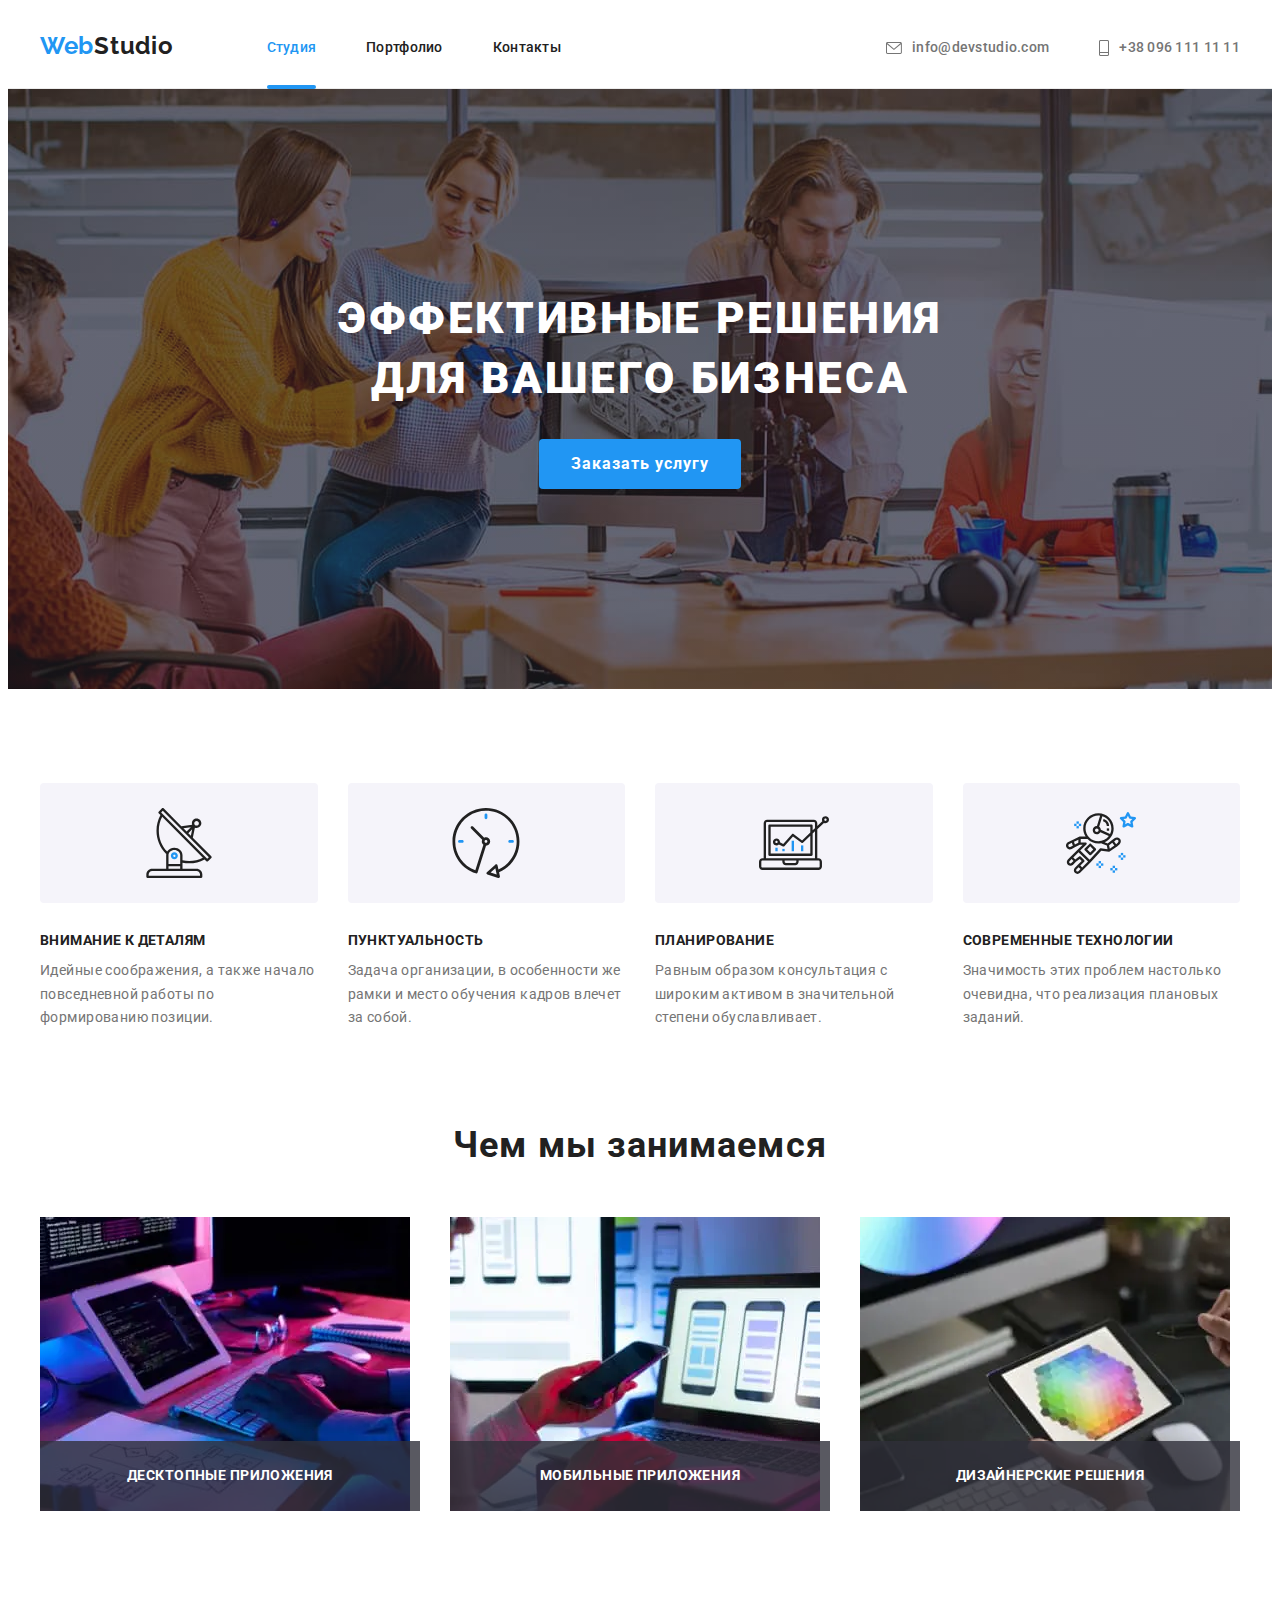
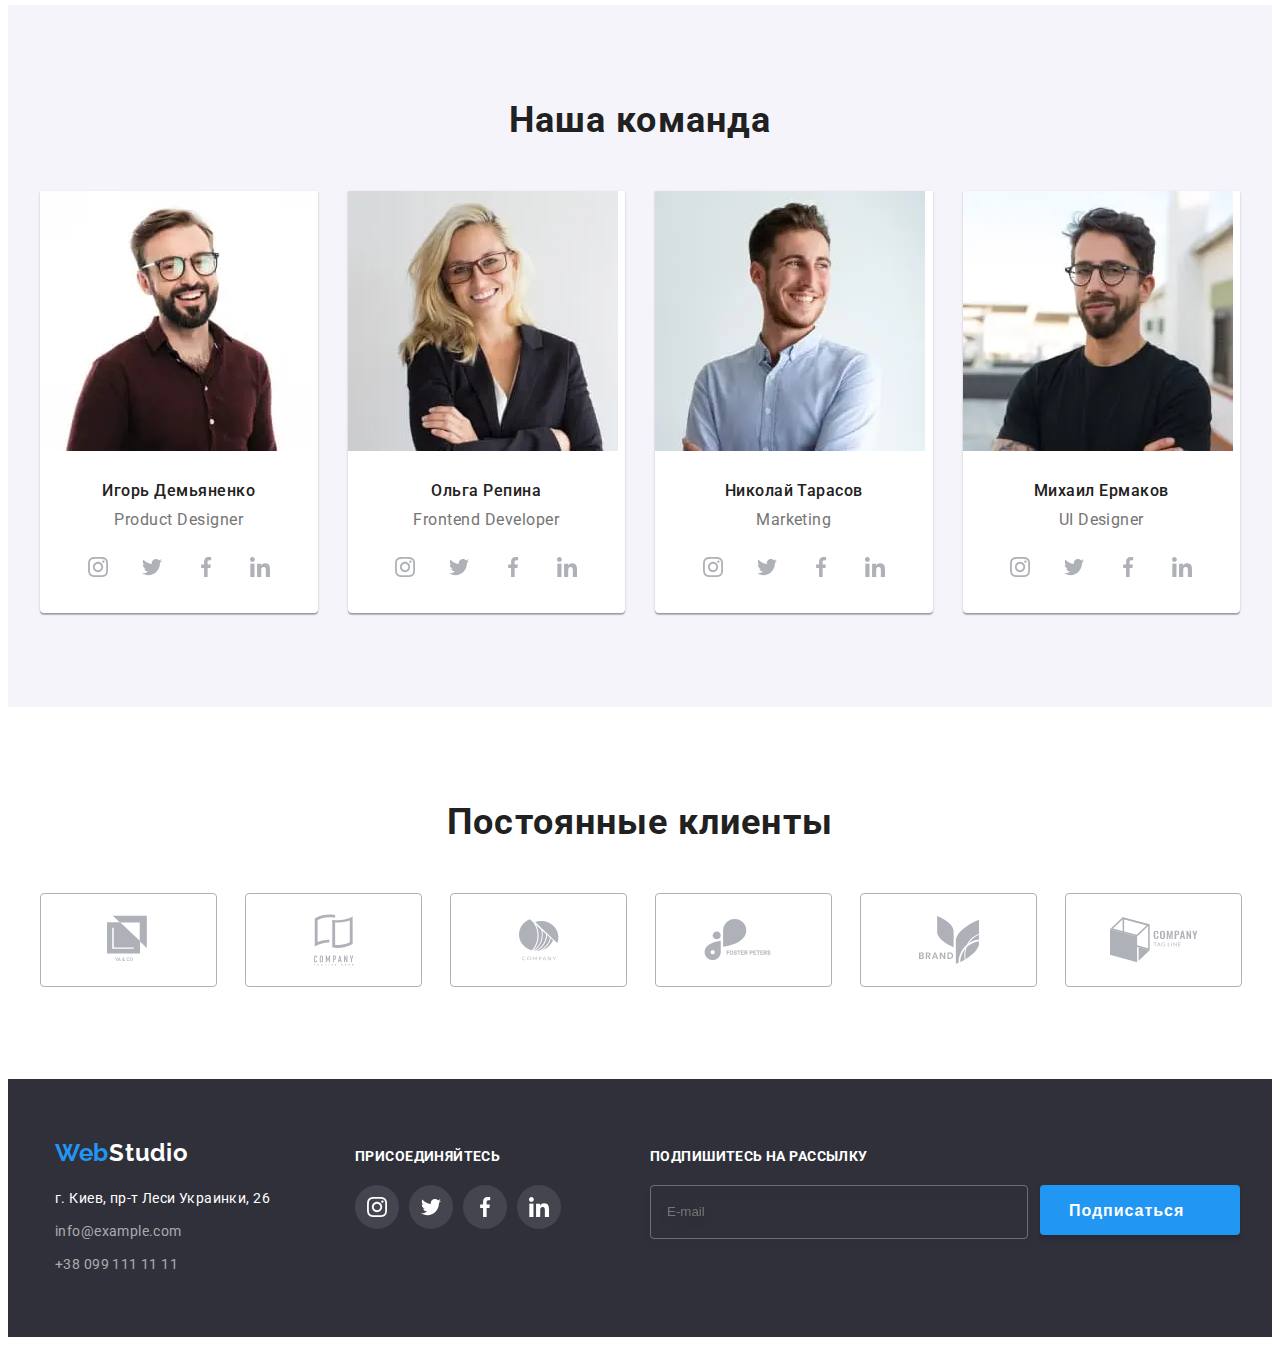
==== commit 14948b6b: "99%" ====
--- a/index.html
+++ b/index.html
@@ -20,7 +20,7 @@
         <div class="container header__container">
             <nav class="header-navigation">
                 
-                <button type="button" class="mobile-menu__button">
+                <button type="button" class="mobile-menu__button" data-menu-button>
                     <svg width="24" height="16">
                         <use href="./images/icon.svg#icon-menu"></use>
                     </svg>
@@ -46,6 +46,50 @@
                      +38 096 111 11 11</a></li>
                 </ul>
             </div>
+
+            <div class="mobile-menu" data-menu>
+                <button class="mobile-menu__close-btn" type="button" data-menu-close>
+                    <svg class="modal__close-icon" width="32" height="32">
+                        <use href="./images/icon.svg#icon-close"></use>
+                    </svg>
+                </button>
+                <ul class="mobile-menu__nav">
+                    <li class="mobile-menu__nav-item">
+                        <a class="mobile-menu__nav-link link-decoration" href="./index.html">Студия</a>
+                    </li>
+                    <li class="mobile-menu__nav-item">
+                        <a class="mobile-menu__nav-link link-decoration" href="./portfolio.html">Портфолио</a>
+                    </li>
+                    <li class="mobile-menu__nav-item">
+                        <a class="mobile-menu__nav-link link-decoration" href="">Контакты</a>
+                    </li>
+                </ul>
+                <div class="mobile-menu__contact-and-social">
+                    <ul class="mobile-menu__contact">
+                        <li class="mobile-menu__contact-item">
+                            <a class="mobile-menu__contact-link link-decoration" href="tel:+380961111111">+38 096 111 11 11</a>
+                        </li>
+                        <li class="mobile-menu__contact-item">
+                            <a class="mobile-menu__contact-link link-decoration" href="mailto:info@devstudio.com">info@devstudio.com</a>
+                        </li>
+                    </ul>
+                    <ul class="mobile-menu__social">
+                        <li class="mobile-menu__social-item">
+                            <a class="mobile-menu__social-link link-decoration" href="">Instagram</a>
+                        </li>
+                        <li class="mobile-menu__social-item">
+                            <a class="mobile-menu__social-link link-decoration" href="">Twitter</a>
+                        </li>
+                        <li class="mobile-menu__social-item">
+                            <a class="mobile-menu__social-link link-decoration" href="">Facebook</a>
+                        </li>
+                        <li class="mobile-menu__social-item">
+                            <a class="mobile-menu__social-link link-decoration" href="">LinkedIn</a>
+                        </li>
+                    </ul>
+                </div>
+            </div>
+
     </header>
     <!-- MAIN -->
     <main>
@@ -471,7 +515,7 @@
                 <svg class="modal__close-icon" width="18" height="18">
                     <use href="./images/icon.svg#icon-close"></use>
                 </svg>
-        </button>
+            </button>
         <form class="modal__form" autocomplete="off">
             <b class="modal__tytle">Оставьте свои данные, мы вам перезвоним</b>
             <label for="user-name" class="modal__label">Имя</label>
@@ -511,8 +555,9 @@
             <button class="modal-btn" type="submit">Отправить</button>
         </form>
         </div>
-    </div> -->
-
-     <script src="./js/modal.js"></script>
+    </div>
+
+    <script src="./js/modal.js"></script>
+    <script src="./js/mobile-menu.js"></script>
 </body>
 </html>--- a/css/main.min.css
+++ b/css/main.min.css
@@ -1,2 +1,2 @@
-:root{--main-text-color: #757575;--secondary-text-color: #212121;--accent-text-color: #2196f3;--white-text-color: #ffffff;--footer-bg-color: #2f303a;--footer-contact-text-color: rgba(255, 255, 255, 0.6);--portfolio-btn-color: #f5f4fa}.visually-hidden{position:absolute;width:1px;height:1px;margin:-1px;border:0;padding:0;white-space:nowrap;clip-path:inset(100%);clip:rect(0 0 0 0);overflow:hidden}h1,h2,h3,h4,h5,h6,p{margin:0}ul,ol{margin:0;padding:0;list-style-type:none}img{display:block}.list{list-style:none}.address{font-style:normal}body{color:var(--main-text-color);font-family:"Roboto", sans-serif;font-weight:400}h2,h3{color:var(--secondary-text-color)}.link-decoration{text-decoration:none;font-family:inherit}.link-flex{display:flex;align-items:center}.container{padding-left:15px;padding-right:15px;margin-left:auto;margin-right:auto}@media screen and (min-width: 480px){.container{width:480px}}@media screen and (min-width: 768px){.container{width:768px}}@media screen and (min-width: 1200px){.container{width:1200px}}.section{padding-top:60px;padding-bottom:60px}@media screen and (min-width: 1200px){.section{padding-top:94px;padding-bottom:94px}}.logo{font-family:"Raleway", sans-serif;font-weight:700;font-size:24px;line-height:1.17;letter-spacing:0.03em;color:var(--accent-text-color)}.logo--dark{color:var(--secondary-text-color)}.logo-light{color:var(--white-text-color)}.logo--in-header{padding-top:24px;padding-bottom:24px;margin-right:93px}.social-networks-list{display:flex;width:206px;margin-right:auto;margin-left:auto}.social-networks-list__item{width:44px;height:44px}.social-networks-list__item:not(:last-child){margin-right:10px}.social-networks-list__link{display:flex;justify-content:center;align-items:center;width:100%;height:100%;border-radius:50%;background-color:inherit;transition:background-color 250ms cubic-bezier(0.4, 0, 0.2, 1)}.social-networks-list__link:hover,.social-networks-list__link:focus{background-color:var(--accent-text-color)}.social-networks-list__icon{fill:#afb1b8;transition:fill 250ms cubic-bezier(0.4, 0, 0.2, 1)}.social-networks-list__link:hover .social-networks-list__icon,.social-networks-list__link:focus .social-networks-list__icon{fill:#ffffff}.backdrop{top:0;left:0;position:fixed;width:100vw;height:100vh;background-color:rgba(0,0,0,0.2)}.header{border-bottom:1px solid #ececec}.header-navigation,.header-nav,.header__container,.header-nav__list,.header-contact,.header-nav__item,.header-contact__item{display:flex}@media screen and (min-width: 768px){.header-nav{margin-right:84px}}@media screen and (min-width: 1200px){.header-nav{margin-right:unset}}@media screen and (max-width: 767px){.header-nav,.header-contact{display:none}.header-container{position:relative}}@media screen and (min-width: 768px){.mobile-menu__button{display:none}}.mobile-menu__button{width:40px;height:40px;position:absolute;right:10px;top:10px;background-color:#fff;border:1px solid #fff}.mobile-menu__button:hover,.mobile-menu__button:focus{fill:var(--accent-text-color)}.header-nav__link,.header-contact__link{font-weight:500;font-size:14px;line-height:1.14;letter-spacing:0.02em;color:var(--secondary-text-color);transition:color 250ms cubic-bezier(0.4, 0, 0.2, 1)}.header-nav__link,.header-contact__link{padding-top:32px;padding-bottom:32px;text-align:center}@media screen and (max-width: 1199px){.header-contact__link{padding-top:0;padding-bottom:0}}@media screen and (max-width: 1199px){.header-contact__item:first-child{margin-top:21px;margin-bottom:10px}}.header-nav__link:hover,.header-nav__link:focus,.header-contact__link:hover,.header-contact__link:focus{color:var(--accent-text-color)}.header-contact--text-color{color:var(--main-text-color)}.header-nav__item,.header-contact__item{position:relative}.header-nav__item:not(:last-child),.header-contact__item:not(:last-child){margin-right:50px}.header-contact{margin-left:auto}@media screen and (min-width: 768px){.header-contact{flex-direction:column}}@media screen and (min-width: 1200px){.header-contact{flex-direction:unset}}.header-contact--icon{margin-right:10px;fill:currentColor}.header-contact__link:hover .header-contact--icon,.header-contact__link:focus .header-contact--icon{fill:var(--accent-text-color)}.header-nav__item--accent{color:var(--accent-text-color)}.header-nav__item--accent::after{content:"";position:absolute;bottom:-1px;left:0;height:4px;width:100%;background:var(--accent-text-color);border-radius:2px}.hero{margin:0 auto;padding-top:118px;padding-bottom:118px;text-align:center;justify-content:center;background-color:#c4c4c4;background-repeat:no-repeat;background-position:center;background-image:linear-gradient(rgba(47,48,58,0.4), rgba(47,48,58,0.4)),url(../images/hero/mobile.jpg);background-size:cover}@media screen and (max-width: 767px){.hero{max-width:480px;height:auto}}@media (min-device-pixel-ratio: 2), (min-resolution: 192dpi), (min-resolution: 2dppx){.hero{background-image:linear-gradient(rgba(47,48,58,0.4), rgba(47,48,58,0.4)),url(../images/hero/mobile@2x.jpg);background-size:cover}}@media screen and (min-width: 768px){.hero{max-width:768px;height:auto;background-image:linear-gradient(rgba(47,48,58,0.4), rgba(47,48,58,0.4)),url(../images/hero/tablet.jpg);background-size:cover}}@media screen and (min-width: 768px) and (min-device-pixel-ratio: 2), screen and (min-width: 768px) and (min-resolution: 192dpi), screen and (min-width: 768px) and (min-resolution: 2dppx){.hero{background-image:linear-gradient(rgba(47,48,58,0.4), rgba(47,48,58,0.4)),url(../images/hero/tablet@2x.jpg);background-size:cover}}@media screen and (min-width: 1200px){.hero{max-width:1600px;height:auto;padding-top:200px;padding-bottom:200px;background-image:linear-gradient(rgba(47,48,58,0.4), rgba(47,48,58,0.4)),url(../images/hero/desktop.jpg);background-size:cover}}@media screen and (min-width: 1200px) and (min-device-pixel-ratio: 2), screen and (min-width: 1200px) and (min-resolution: 192dpi), screen and (min-width: 1200px) and (min-resolution: 2dppx){.hero{background-image:linear-gradient(rgba(47,48,58,0.4), rgba(47,48,58,0.4)),url(../images/hero/desktop@2x.jpg);background-size:cover}}.hero__title{width:360px;margin:0 auto 30px;font-weight:900;font-size:26px;line-height:1.62;letter-spacing:0.06em;text-transform:uppercase;color:var(--white-text-color)}@media screen and (min-width: 1200px){.hero__title{width:696px;font-weight:900;font-size:44px;line-height:1.36}}.hero__btn{cursor:pointer;padding:10px 32px;font-family:inherit;font-weight:700;font-size:16px;line-height:1.875;letter-spacing:0.06em;background-color:var(--accent-text-color);color:var(--white-text-color);border:transparent;border-radius:4px}@media screen and (min-width: 1200px){.features{padding-bottom:0}}@media screen and (min-width: 768px){.features-list{display:flex;flex-wrap:wrap;margin-left:-30px;margin-top:-30px}}@media screen and (max-width: 767px){.features-list__item{margin:0 auto;max-width:450px}}@media screen and (min-width: 768px){.features-list__item{flex-basis:calc(100% / 2 - 30px);margin-left:30px;margin-top:30px}}@media screen and (min-width: 1200px){.features-list__item{flex-basis:calc(100% / 4 - 30px)}}.features-list__card{margin-bottom:30px;height:120px;display:flex;justify-content:center;align-items:center;background-color:#f5f4fa;border-radius:4px}.features-list__title{text-align:center;margin-bottom:10px;font-weight:700;font-size:14px;line-height:1.14;letter-spacing:0.03em;text-transform:uppercase}@media screen and (min-width: 768px){.features-list__title{text-align:start}}.features-list__text{font-weight:400;font-size:14px;line-height:1.71;letter-spacing:0.03em;margin-bottom:30px}@media screen and (min-width: 768px){.features-list__text{margin-bottom:unset}}@media screen and (max-width: 1200px){.doing{padding:0}.doing__container{display:none}}.doing__title{margin-bottom:50px;font-weight:700;font-size:36px;line-height:1.17;text-align:center;letter-spacing:0.03em}.doing-list{display:flex;margin-left:-30px;margin-top:-30px}.doing-list__item{position:relative;flex-basis:calc(100% / 3 - 30px);margin-left:30px;margin-top:30px}.doing-list__text-box{position:absolute;left:0;bottom:0;width:100%;padding-top:27px;padding-bottom:27px;background-color:rgba(47,48,58,0.8)}.doing-list__text{font-weight:700;font-size:14px;line-height:1.14;text-align:center;letter-spacing:0.03em;text-transform:uppercase;color:var(--white-text-color)}.team{background-color:#f5f4fa}.team__title{margin-bottom:30px;font-weight:700;font-size:28px;line-height:1.18;text-align:center;letter-spacing:0.03em}@media screen and (min-width: 1200px){.team__title{font-weight:700;font-size:36px;line-height:1.17;margin-bottom:50px}}@media screen and (max-width: 767px){.team-list{max-width:480px}}@media screen and (min-width: 768px){.team-list{display:flex;flex-wrap:wrap;margin-left:-30px;margin-top:-30px}}.teamets-card{background-color:#ffffff;box-shadow:0px 1px 3px rgba(0,0,0,0.12),0px 1px 1px rgba(0,0,0,0.14),0px 2px 1px rgba(0,0,0,0.2);border-radius:0px 0px 4px 4px}@media screen and (max-width: 767px){.teamets-card:not(:last-child){margin-bottom:30px}}@media screen and (min-width: 768px){.teamets-card{flex-basis:calc(100% / 2 - 30px);margin-left:30px;margin-top:30px}}@media screen and (min-width: 1200px){.teamets-card{flex-basis:calc(100% / 4 - 30px)}}.teamets-card__title{margin-bottom:10px;font-weight:500;font-size:16px;line-height:1.19;text-align:center;letter-spacing:0.03em}.teamets-card__features{padding-top:30px;padding-bottom:24px}.teamets-card__post-text{margin-bottom:16px;font-weight:400;font-size:16px;line-height:1.19;text-align:center;letter-spacing:0.03em}.picture__teamets{max-width:100%}.client__title{margin-bottom:30px;font-weight:700;font-size:28px;line-height:1.18;text-align:center;letter-spacing:0.03em;color:var(--secondary-text-color)}@media screen and (min-width: 1200px){.client__title{font-weight:700;font-size:36px;line-height:1.17;margin-bottom:50px}}.client-list{margin-right:-30px;margin-bottom:-30px;display:flex}@media screen and (max-width: 1199px){.client-list{flex-wrap:wrap}}@media screen and (min-width: 1200px){.client-list{justify-content:space-between}}.client-list__item{margin-right:30px;margin-bottom:30px;height:92px}@media screen and (max-width: 1199px){.client-list__item{flex-basis:calc(100% / 2 - 30px)}}@media screen and (min-width: 768px){.client-list__item{flex-basis:calc(100% / 3 - 30px)}}@media screen and (min-width: 1200px){.client-list__item{width:170px}}.client-list__border{display:flex;justify-content:center;align-items:center;width:100%;height:100%;border:1px solid #afb1b8;border-radius:4px;transition:border 250ms cubic-bezier(0.4, 0, 0.2, 1)}.client-list__border:hover,.client-list__border:focus{border:1px solid var(--accent-text-color)}.client-list__icon{fill:#afb1b8;transition:fill 250ms cubic-bezier(0.4, 0, 0.2, 1)}.client-list__border:hover .client-list__icon,.client-list__border:focus .client-list__icon{fill:var(--accent-text-color)}.footer{padding-top:60px;padding-bottom:60px;background-color:var(--footer-bg-color)}.footer-container{text-align:center}@media screen and (min-width: 1200px){.footer-container{display:flex;align-items:baseline;justify-content:space-between;text-align:start}}@media screen and (min-width: 768px){.address-join--position{display:flex;justify-content:space-around;align-items:baseline}}.address-container{padding-left:15px;padding-right:15px}.address{margin-top:20px}@media screen and (max-width: 1199px){.address{margin-bottom:60px}}@media screen and (min-width: 1200px){.address{margin-right:70px}}.address li:not(:last-child){margin-bottom:9px}.address__map-text{font-size:14px;line-height:1.71;letter-spacing:0.03em;color:var(--white-text-color);transition:color 250ms cubic-bezier(0.4, 0, 0.2, 1)}.address__contact-text{font-weight:400;font-size:14px;line-height:1.71;letter-spacing:0.03em;color:var(--footer-contact-text-color);transition:color 250ms cubic-bezier(0.4, 0, 0.2, 1)}.address__map-text:hover,.address__map-text:focus,.address__contact-text:hover,.address__contact-text:focus{color:var(--accent-text-color)}.join{width:206px;height:80px}@media screen and (max-width: 767px){.join{margin:0 auto 60px}}.join__title{margin-bottom:20px;font-weight:700;font-size:14px;line-height:1.14;letter-spacing:0.03em;text-transform:uppercase;color:#ffffff}.join-list{display:flex;justify-content:space-between}.join-list__item{width:44px;height:44px}.join-list__link{display:flex;justify-content:center;align-items:center;width:100%;height:100%;background-color:rgba(255,255,255,0.1);border-radius:50%;transition:background-color 250ms cubic-bezier(0.4, 0, 0.2, 1)}.join-list__link:hover,.join-list__link:focus{background-color:var(--accent-text-color)}.join-list__icon{fill:var(--white-text-color)}.submit__tytle{display:block;margin-bottom:20px;font-weight:700;font-size:14px;line-height:1.14;letter-spacing:0.03em;text-transform:uppercase;color:var(--white-text-color)}@media screen and (max-width: 1199px){.submit__form{max-width:450px}}@media screen and (min-width: 768px){.submit__form{margin:0 auto}}@media screen and (min-width: 1200px){.submit__form{display:flex}}.submit__input{width:100%;height:50px;padding-left:16px;margin-right:12px;margin-bottom:20px;background-color:transparent;color:var(--white-text-color);transition:border 250ms cubic-bezier(0.4, 0, 0.2, 1);border:1px solid rgba(255,255,255,0.3);filter:drop-shadow(0px 4px 4px rgba(0,0,0,0.15));border-radius:4px}@media screen and (min-width: 1200px){.submit__input{width:358px}}.submit__input:focus{border:1px solid var(--accent-text-color);outline:none}.submit__btn{width:200px;height:50px;padding:10px 28px;cursor:pointer;background-color:var(--accent-text-color);border:1px solid transparent;box-shadow:0px 4px 4px rgba(0,0,0,0.15);border-radius:4px}.submit__btn--tytle{font-weight:700;font-size:16px;line-height:1.87;display:flex;align-items:center;text-align:center;letter-spacing:0.06em;color:var(--white-text-color)}.submit__btn--tytle::after{content:"";width:24px;height:24px;margin-left:10px;background-image:url(../images/svg/send.svg);background-repeat:no-repeat;background-size:contain}.is-hidden{opacity:0;visibility:hidden;pointer-events:none}.modal{position:absolute;z-index:1;width:528px;height:580px;padding:40px;top:50%;left:50%;transform:translate(-50%, -50%);background-color:#fff}@media screen and (max-width: 1199px){.modal{width:450px;height:609px}}.modal__close-btn{display:flex;justify-content:center;align-items:center;cursor:pointer;position:absolute;top:8px;right:8px;width:30px;height:30px;border-radius:50%;background-color:inherit;border:1px solid rgba(0,0,0,0.1)}.modal__close-icon{transition:fill 250ms cubic-bezier(0.4, 0, 0.2, 1)}.modal__close-btn:hover .modal__close-icon,.modal__close-btn:focus .modal__close-icon{fill:var(--accent-text-color)}.modal__form{display:flex;flex-direction:column}.modal__tytle{margin-bottom:12px;font-weight:700;font-size:20px;line-height:1.15;text-align:center;letter-spacing:0.03em;color:var(--secondary-text-color)}.modal__label{margin-bottom:4px;font-size:12px;line-height:1.17;letter-spacing:0.01em;color:var(--main-text-color)}.modal__input-box{position:relative;margin-bottom:10px}.modal__input{height:40px;padding:12px 0;padding-left:42px;width:100%}.modal-icon{position:absolute;top:50%;left:15px;transform:translateY(-50%);fill:var(--secondary-text-color);transition:fill 250ms cubic-bezier(0.4, 0, 0.2, 1)}.modal__input:focus+.modal-icon{fill:var(--accent-text-color)}.modal__textarea{margin-bottom:20px;padding:12px 16px;height:120px;resize:none}.modal__textarea::placeholder{font-size:12px;line-height:1.17;letter-spacing:0.01em;color:rgba(117,117,117,0.5)}.modal__input,.modal__textarea{transition:border 250ms cubic-bezier(0.4, 0, 0.2, 1);border:1px solid rgba(33,33,33,0.2);border-radius:4px}.modal__input:focus,.modal__textarea:focus{border:1px solid var(--accent-text-color);border-radius:4px;outline:none}.agreement-box{margin-bottom:30px;align-self:center}.check-img{display:block;margin-right:8px;width:16px;height:16px;background-image:url(../images/svg/check-off.svg);border-radius:2px}.agreement-box__input:focus+.agreement-box__label>.check-img{outline:2px solid var(--accent-text-color)}.agreement-box__input:checked+.agreement-box__label>.check-img{background-color:var(--accent-text-color);background-image:url(../images/svg/check-on.svg);background-repeat:no-repeat;background-position:center;outline:none}.agreement-box__label{display:flex;align-items:center;font-size:14px;line-height:1.71;letter-spacing:0.03em}@media screen and (max-width: 1199px){.agreement-box__label{font-weight:400;font-size:12px;line-height:1.17}}.agreement-box__link{color:var(--accent-text-color)}.modal-btn{align-self:center;padding:10px 55px;font-weight:700;font-size:16px;line-height:1.87;display:flex;align-items:center;text-align:center;letter-spacing:0.06em;cursor:pointer;color:#ffffff;background-color:var(--accent-text-color);box-shadow:0px 4px 4px rgba(0,0,0,0.15);border-radius:4px;border:1px solid transparent}
+:root{--main-text-color: #757575;--secondary-text-color: #212121;--accent-text-color: #2196f3;--white-text-color: #ffffff;--footer-bg-color: #2f303a;--footer-contact-text-color: rgba(255, 255, 255, 0.6);--portfolio-btn-color: #f5f4fa}.visually-hidden{position:absolute;width:1px;height:1px;margin:-1px;border:0;padding:0;white-space:nowrap;clip-path:inset(100%);clip:rect(0 0 0 0);overflow:hidden}h1,h2,h3,h4,h5,h6,p{margin:0}ul,ol{margin:0;padding:0;list-style-type:none}img{display:block}.list{list-style:none}.address{font-style:normal}body{color:var(--main-text-color);font-family:"Roboto", sans-serif;font-weight:400}h2,h3{color:var(--secondary-text-color)}.link-decoration{text-decoration:none;font-family:inherit}.link-flex{display:flex;align-items:center}.container{padding-left:15px;padding-right:15px;margin-left:auto;margin-right:auto}@media screen and (min-width: 480px){.container{width:480px}}@media screen and (min-width: 768px){.container{width:768px}}@media screen and (min-width: 1200px){.container{width:1200px}}.section{padding-top:60px;padding-bottom:60px}@media screen and (min-width: 1200px){.section{padding-top:94px;padding-bottom:94px}}.logo{font-family:"Raleway", sans-serif;font-weight:700;font-size:24px;line-height:1.17;letter-spacing:0.03em;color:var(--accent-text-color)}.logo--dark{color:var(--secondary-text-color)}.logo-light{color:var(--white-text-color)}.logo--in-header{padding-top:24px;padding-bottom:24px;margin-right:93px}.social-networks-list{display:flex;width:206px;margin-right:auto;margin-left:auto}.social-networks-list__item{width:44px;height:44px}.social-networks-list__item:not(:last-child){margin-right:10px}.social-networks-list__link{display:flex;justify-content:center;align-items:center;width:100%;height:100%;border-radius:50%;background-color:inherit;transition:background-color 250ms cubic-bezier(0.4, 0, 0.2, 1)}.social-networks-list__link:hover,.social-networks-list__link:focus{background-color:var(--accent-text-color)}.social-networks-list__icon{fill:#afb1b8;transition:fill 250ms cubic-bezier(0.4, 0, 0.2, 1)}.social-networks-list__link:hover .social-networks-list__icon,.social-networks-list__link:focus .social-networks-list__icon{fill:#ffffff}.backdrop{top:0;left:0;position:fixed;width:100%;height:100%;background-color:rgba(0,0,0,0.2)}.header{border-bottom:1px solid #ececec;position:relative}.header-navigation,.header-nav,.header__container,.header-nav__list,.header-contact,.header-nav__item,.header-contact__item{display:flex}@media screen and (min-width: 768px){.header-nav{margin-right:84px}}@media screen and (min-width: 1200px){.header-nav{margin-right:unset}}@media screen and (max-width: 767px){.header-nav,.header-contact{display:none}.header-container{position:relative}}@media screen and (min-width: 768px){.mobile-menu__button{display:none}}.mobile-menu__button{width:40px;height:40px;position:absolute;right:10px;top:10px;background-color:#fff;border:1px solid #fff}.mobile-menu__button:hover,.mobile-menu__button:focus{fill:var(--accent-text-color)}.header-nav__link,.header-contact__link{font-weight:500;font-size:14px;line-height:1.14;letter-spacing:0.02em;color:var(--secondary-text-color);transition:color 250ms cubic-bezier(0.4, 0, 0.2, 1)}.header-nav__link,.header-contact__link{padding-top:32px;padding-bottom:32px;text-align:center}@media screen and (max-width: 1199px){.header-contact__link{padding-top:0;padding-bottom:0}}@media screen and (max-width: 1199px){.header-contact__item:first-child{margin-top:21px;margin-bottom:10px}}.header-nav__link:hover,.header-nav__link:focus,.header-contact__link:hover,.header-contact__link:focus{color:var(--accent-text-color)}.header-contact--text-color{color:var(--main-text-color)}.header-nav__item,.header-contact__item{position:relative}.header-nav__item:not(:last-child),.header-contact__item:not(:last-child){margin-right:50px}.header-contact{margin-left:auto}@media screen and (min-width: 768px){.header-contact{flex-direction:column}}@media screen and (min-width: 1200px){.header-contact{flex-direction:unset}}.header-contact--icon{margin-right:10px;fill:currentColor}.header-contact__link:hover .header-contact--icon,.header-contact__link:focus .header-contact--icon{fill:var(--accent-text-color)}.header-nav__item--accent{color:var(--accent-text-color)}.header-nav__item--accent::after{content:"";position:absolute;bottom:-1px;left:0;height:4px;width:100%;background:var(--accent-text-color);border-radius:2px}.mobile-menu{opacity:0;visibility:hidden;padding-top:48px;padding-left:40px;padding-bottom:48px;display:flex;flex-direction:column;justify-content:space-between;position:fixed;top:0;left:0;width:100%;height:100%;background-color:#fff}.mobile-menu.is-open{opacity:1;visibility:visible;pointer-events:auto}.mobile-menu__close-btn{display:flex;justify-content:center;align-items:center;cursor:pointer;position:absolute;top:10px;right:10px;width:40px;height:40px;background-color:#fff;border:1px solid #fff}.mobile-menu__close-btn:hover,.mobile-menu__close-btn:focus{fill:var(--accent-text-color)}.mobile-menu__nav-link{padding-top:16px;padding-bottom:16px;font-weight:500;font-size:40px;line-height:1.175;letter-spacing:0.02em;color:var(--secondary-text-color)}.mobile-menu__nav-item{display:inline-block}.mobile-menu__nav-item:not(:last-child){margin-bottom:32px}.mobile-menu__nav{width:min-content}.mobile-menu__contact{margin-bottom:64px}.mobile-menu__contact-item:first-child{margin-bottom:32px}.mobile-menu__contact-item:first-child>.mobile-menu__contact-link{font-weight:500;font-size:34px;line-height:1.176;letter-spacing:0.02em;color:var(--accent-text-color)}.mobile-menu__contact-item:last-child>.mobile-menu__contact-link{font-weight:500;font-size:24px;line-height:1.17;letter-spacing:0.02em;color:var(--main-text-color)}.mobile-menu__social{display:flex}.mobile-menu__social-item{padding-left:10px;padding-right:10px}.mobile-menu__social-item:first-child{padding-left:0}.mobile-menu__social-item:last-child{padding-right:0}.mobile-menu__social-item:not(:last-child){border-right:1px solid rgba(33,33,33,0.2)}.mobile-menu__social-link{width:100%;font-weight:500;font-size:18px;line-height:1.22;letter-spacing:0.02em;color:var(--accent-text-color)}.hero{margin:0 auto;padding-top:118px;padding-bottom:118px;text-align:center;justify-content:center;background-color:#c4c4c4;background-repeat:no-repeat;background-position:center;background-image:linear-gradient(rgba(47,48,58,0.4), rgba(47,48,58,0.4)),url(../images/hero/mobile.jpg);background-size:cover}@media screen and (max-width: 767px){.hero{max-width:480px;height:auto}}@media (min-device-pixel-ratio: 2), (min-resolution: 192dpi), (min-resolution: 2dppx){.hero{background-image:linear-gradient(rgba(47,48,58,0.4), rgba(47,48,58,0.4)),url(../images/hero/mobile@2x.jpg);background-size:cover}}@media screen and (min-width: 768px){.hero{max-width:768px;height:auto;background-image:linear-gradient(rgba(47,48,58,0.4), rgba(47,48,58,0.4)),url(../images/hero/tablet.jpg);background-size:cover}}@media screen and (min-width: 768px) and (min-device-pixel-ratio: 2), screen and (min-width: 768px) and (min-resolution: 192dpi), screen and (min-width: 768px) and (min-resolution: 2dppx){.hero{background-image:linear-gradient(rgba(47,48,58,0.4), rgba(47,48,58,0.4)),url(../images/hero/tablet@2x.jpg);background-size:cover}}@media screen and (min-width: 1200px){.hero{max-width:1600px;height:auto;padding-top:200px;padding-bottom:200px;background-image:linear-gradient(rgba(47,48,58,0.4), rgba(47,48,58,0.4)),url(../images/hero/desktop.jpg);background-size:cover}}@media screen and (min-width: 1200px) and (min-device-pixel-ratio: 2), screen and (min-width: 1200px) and (min-resolution: 192dpi), screen and (min-width: 1200px) and (min-resolution: 2dppx){.hero{background-image:linear-gradient(rgba(47,48,58,0.4), rgba(47,48,58,0.4)),url(../images/hero/desktop@2x.jpg);background-size:cover}}.hero__title{width:360px;margin:0 auto 30px;font-weight:900;font-size:26px;line-height:1.62;letter-spacing:0.06em;text-transform:uppercase;color:var(--white-text-color)}@media screen and (min-width: 1200px){.hero__title{width:696px;font-weight:900;font-size:44px;line-height:1.36}}.hero__btn{cursor:pointer;padding:10px 32px;font-family:inherit;font-weight:700;font-size:16px;line-height:1.875;letter-spacing:0.06em;background-color:var(--accent-text-color);color:var(--white-text-color);border:transparent;border-radius:4px}@media screen and (min-width: 1200px){.features{padding-bottom:0}}@media screen and (min-width: 768px){.features-list{display:flex;flex-wrap:wrap;margin-left:-30px;margin-top:-30px}}@media screen and (max-width: 767px){.features-list__item{margin:0 auto;max-width:450px}}@media screen and (min-width: 768px){.features-list__item{flex-basis:calc(100% / 2 - 30px);margin-left:30px;margin-top:30px}}@media screen and (min-width: 1200px){.features-list__item{flex-basis:calc(100% / 4 - 30px)}}.features-list__card{margin-bottom:30px;height:120px;display:flex;justify-content:center;align-items:center;background-color:#f5f4fa;border-radius:4px}.features-list__title{text-align:center;margin-bottom:10px;font-weight:700;font-size:14px;line-height:1.14;letter-spacing:0.03em;text-transform:uppercase}@media screen and (min-width: 768px){.features-list__title{text-align:start}}.features-list__text{font-weight:400;font-size:14px;line-height:1.71;letter-spacing:0.03em;margin-bottom:30px}@media screen and (min-width: 768px){.features-list__text{margin-bottom:unset}}@media screen and (max-width: 1200px){.doing{padding:0}.doing__container{display:none}}.doing__title{margin-bottom:50px;font-weight:700;font-size:36px;line-height:1.17;text-align:center;letter-spacing:0.03em}.doing-list{display:flex;margin-left:-30px;margin-top:-30px}.doing-list__item{position:relative;flex-basis:calc(100% / 3 - 30px);margin-left:30px;margin-top:30px}.doing-list__text-box{position:absolute;left:0;bottom:0;width:100%;padding-top:27px;padding-bottom:27px;background-color:rgba(47,48,58,0.8)}.doing-list__text{font-weight:700;font-size:14px;line-height:1.14;text-align:center;letter-spacing:0.03em;text-transform:uppercase;color:var(--white-text-color)}.team{background-color:#f5f4fa}.team__title{margin-bottom:30px;font-weight:700;font-size:28px;line-height:1.18;text-align:center;letter-spacing:0.03em}@media screen and (min-width: 1200px){.team__title{font-weight:700;font-size:36px;line-height:1.17;margin-bottom:50px}}@media screen and (max-width: 767px){.team-list{max-width:480px}}@media screen and (min-width: 768px){.team-list{display:flex;flex-wrap:wrap;margin-left:-30px;margin-top:-30px}}.teamets-card{background-color:#ffffff;box-shadow:0px 1px 3px rgba(0,0,0,0.12),0px 1px 1px rgba(0,0,0,0.14),0px 2px 1px rgba(0,0,0,0.2);border-radius:0px 0px 4px 4px}@media screen and (max-width: 767px){.teamets-card:not(:last-child){margin-bottom:30px}}@media screen and (min-width: 768px){.teamets-card{flex-basis:calc(100% / 2 - 30px);margin-left:30px;margin-top:30px}}@media screen and (min-width: 1200px){.teamets-card{flex-basis:calc(100% / 4 - 30px)}}.teamets-card__title{margin-bottom:10px;font-weight:500;font-size:16px;line-height:1.19;text-align:center;letter-spacing:0.03em}.teamets-card__features{padding-top:30px;padding-bottom:24px}.teamets-card__post-text{margin-bottom:16px;font-weight:400;font-size:16px;line-height:1.19;text-align:center;letter-spacing:0.03em}.picture__teamets{max-width:100%}.client__title{margin-bottom:30px;font-weight:700;font-size:28px;line-height:1.18;text-align:center;letter-spacing:0.03em;color:var(--secondary-text-color)}@media screen and (min-width: 1200px){.client__title{font-weight:700;font-size:36px;line-height:1.17;margin-bottom:50px}}.client-list{margin-right:-30px;margin-bottom:-30px;display:flex}@media screen and (max-width: 1199px){.client-list{flex-wrap:wrap}}@media screen and (min-width: 1200px){.client-list{justify-content:space-between}}.client-list__item{margin-right:30px;margin-bottom:30px;height:92px}@media screen and (max-width: 1199px){.client-list__item{flex-basis:calc(100% / 2 - 30px)}}@media screen and (min-width: 768px){.client-list__item{flex-basis:calc(100% / 3 - 30px)}}@media screen and (min-width: 1200px){.client-list__item{width:170px}}.client-list__border{display:flex;justify-content:center;align-items:center;width:100%;height:100%;border:1px solid #afb1b8;border-radius:4px;transition:border 250ms cubic-bezier(0.4, 0, 0.2, 1)}.client-list__border:hover,.client-list__border:focus{border:1px solid var(--accent-text-color)}.client-list__icon{fill:#afb1b8;transition:fill 250ms cubic-bezier(0.4, 0, 0.2, 1)}.client-list__border:hover .client-list__icon,.client-list__border:focus .client-list__icon{fill:var(--accent-text-color)}.footer{padding-top:60px;padding-bottom:60px;background-color:var(--footer-bg-color)}.footer-container{text-align:center}@media screen and (min-width: 1200px){.footer-container{display:flex;align-items:baseline;justify-content:space-between;text-align:start}}@media screen and (min-width: 768px){.address-join--position{display:flex;justify-content:space-around;align-items:baseline}}.address-container{padding-left:15px;padding-right:15px}.address{margin-top:20px}@media screen and (max-width: 1199px){.address{margin-bottom:60px}}@media screen and (min-width: 1200px){.address{margin-right:70px}}.address li:not(:last-child){margin-bottom:9px}.address__map-text{font-size:14px;line-height:1.71;letter-spacing:0.03em;color:var(--white-text-color);transition:color 250ms cubic-bezier(0.4, 0, 0.2, 1)}.address__contact-text{font-weight:400;font-size:14px;line-height:1.71;letter-spacing:0.03em;color:var(--footer-contact-text-color);transition:color 250ms cubic-bezier(0.4, 0, 0.2, 1)}.address__map-text:hover,.address__map-text:focus,.address__contact-text:hover,.address__contact-text:focus{color:var(--accent-text-color)}.join{width:206px;height:80px}@media screen and (max-width: 767px){.join{margin:0 auto 60px}}.join__title{margin-bottom:20px;font-weight:700;font-size:14px;line-height:1.14;letter-spacing:0.03em;text-transform:uppercase;color:#ffffff}.join-list{display:flex;justify-content:space-between}.join-list__item{width:44px;height:44px}.join-list__link{display:flex;justify-content:center;align-items:center;width:100%;height:100%;background-color:rgba(255,255,255,0.1);border-radius:50%;transition:background-color 250ms cubic-bezier(0.4, 0, 0.2, 1)}.join-list__link:hover,.join-list__link:focus{background-color:var(--accent-text-color)}.join-list__icon{fill:var(--white-text-color)}.submit__tytle{display:block;margin-bottom:20px;font-weight:700;font-size:14px;line-height:1.14;letter-spacing:0.03em;text-transform:uppercase;color:var(--white-text-color)}@media screen and (max-width: 1199px){.submit__form{max-width:450px}}@media screen and (min-width: 768px){.submit__form{margin:0 auto}}@media screen and (min-width: 1200px){.submit__form{display:flex}}.submit__input{width:100%;height:50px;padding-left:16px;margin-right:12px;margin-bottom:20px;background-color:transparent;color:var(--white-text-color);transition:border 250ms cubic-bezier(0.4, 0, 0.2, 1);border:1px solid rgba(255,255,255,0.3);filter:drop-shadow(0px 4px 4px rgba(0,0,0,0.15));border-radius:4px}@media screen and (min-width: 1200px){.submit__input{width:358px}}.submit__input:focus{border:1px solid var(--accent-text-color);outline:none}.submit__btn{width:200px;height:50px;padding:10px 28px;cursor:pointer;background-color:var(--accent-text-color);border:1px solid transparent;box-shadow:0px 4px 4px rgba(0,0,0,0.15);border-radius:4px}.submit__btn--tytle{font-weight:700;font-size:16px;line-height:1.87;display:flex;align-items:center;text-align:center;letter-spacing:0.06em;color:var(--white-text-color)}.submit__btn--tytle::after{content:"";width:24px;height:24px;margin-left:10px;background-image:url(../images/svg/send.svg);background-repeat:no-repeat;background-size:contain}.is-hidden{opacity:0;visibility:hidden;pointer-events:none}.modal{position:absolute;z-index:1;width:528px;height:580px;padding:40px;top:50%;left:50%;transform:translate(-50%, -50%);background-color:#fff}@media screen and (max-width: 1199px){.modal{width:450px;height:609px}}.modal__close-btn{display:flex;justify-content:center;align-items:center;cursor:pointer;position:absolute;top:8px;right:8px;width:30px;height:30px;border-radius:50%;background-color:inherit;border:1px solid rgba(0,0,0,0.1)}.modal__close-icon{transition:fill 250ms cubic-bezier(0.4, 0, 0.2, 1)}.modal__close-btn:hover .modal__close-icon,.modal__close-btn:focus .modal__close-icon{fill:var(--accent-text-color)}.modal__form{display:flex;flex-direction:column}.modal__tytle{margin-bottom:12px;font-weight:700;font-size:20px;line-height:1.15;text-align:center;letter-spacing:0.03em;color:var(--secondary-text-color)}.modal__label{margin-bottom:4px;font-size:12px;line-height:1.17;letter-spacing:0.01em;color:var(--main-text-color)}.modal__input-box{position:relative;margin-bottom:10px}.modal__input{height:40px;padding:12px 0;padding-left:42px;width:100%}.modal-icon{position:absolute;top:50%;left:15px;transform:translateY(-50%);fill:var(--secondary-text-color);transition:fill 250ms cubic-bezier(0.4, 0, 0.2, 1)}.modal__input:focus+.modal-icon{fill:var(--accent-text-color)}.modal__textarea{margin-bottom:20px;padding:12px 16px;height:120px;resize:none}.modal__textarea::placeholder{font-size:12px;line-height:1.17;letter-spacing:0.01em;color:rgba(117,117,117,0.5)}.modal__input,.modal__textarea{transition:border 250ms cubic-bezier(0.4, 0, 0.2, 1);border:1px solid rgba(33,33,33,0.2);border-radius:4px}.modal__input:focus,.modal__textarea:focus{border:1px solid var(--accent-text-color);border-radius:4px;outline:none}.agreement-box{margin-bottom:30px;align-self:center}.check-img{display:block;margin-right:8px;width:16px;height:16px;background-image:url(../images/svg/check-off.svg);border-radius:2px}.agreement-box__input:focus+.agreement-box__label>.check-img{outline:2px solid var(--accent-text-color)}.agreement-box__input:checked+.agreement-box__label>.check-img{background-color:var(--accent-text-color);background-image:url(../images/svg/check-on.svg);background-repeat:no-repeat;background-position:center;outline:none}.agreement-box__label{display:flex;align-items:center;font-size:14px;line-height:1.71;letter-spacing:0.03em}@media screen and (max-width: 1199px){.agreement-box__label{font-weight:400;font-size:12px;line-height:1.17}}.agreement-box__link{color:var(--accent-text-color)}.modal-btn{align-self:center;padding:10px 55px;font-weight:700;font-size:16px;line-height:1.87;display:flex;align-items:center;text-align:center;letter-spacing:0.06em;cursor:pointer;color:#ffffff;background-color:var(--accent-text-color);box-shadow:0px 4px 4px rgba(0,0,0,0.15);border-radius:4px;border:1px solid transparent}
 /*# sourceMappingURL=main.min.css.map */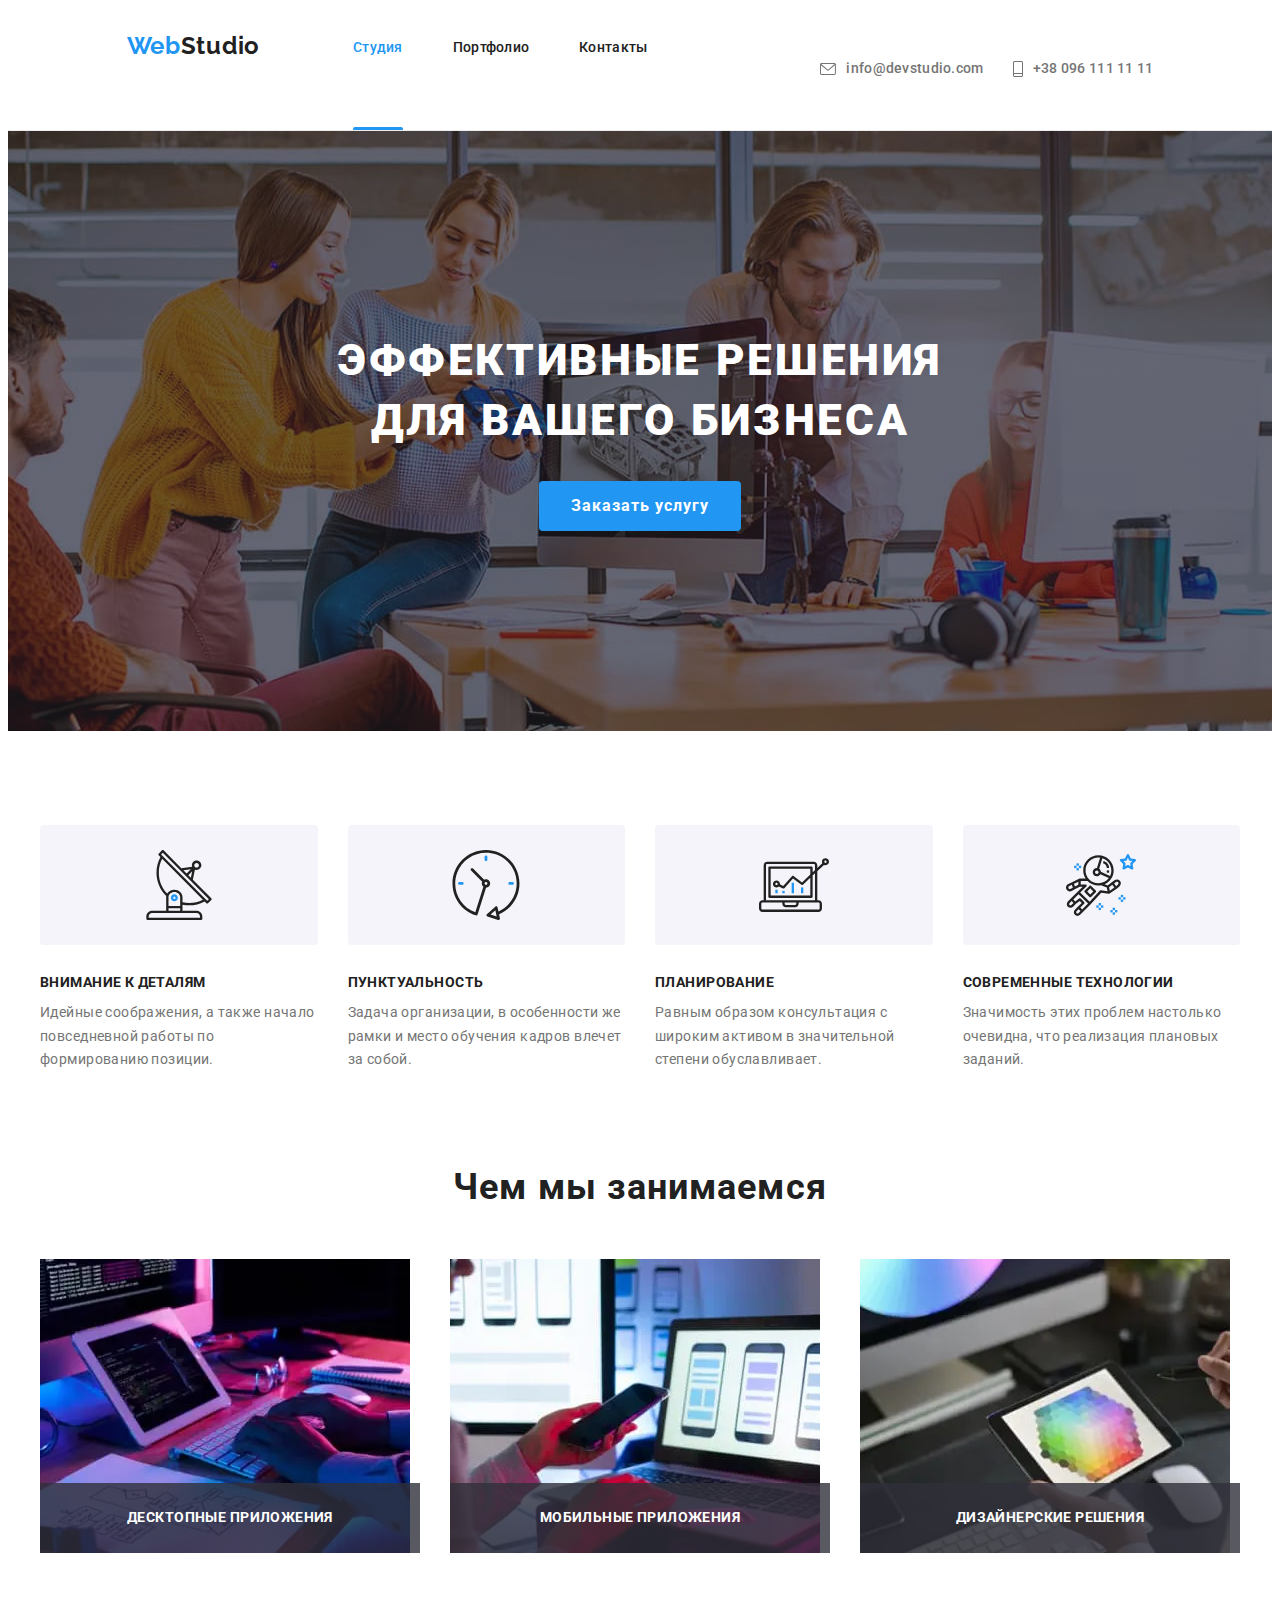
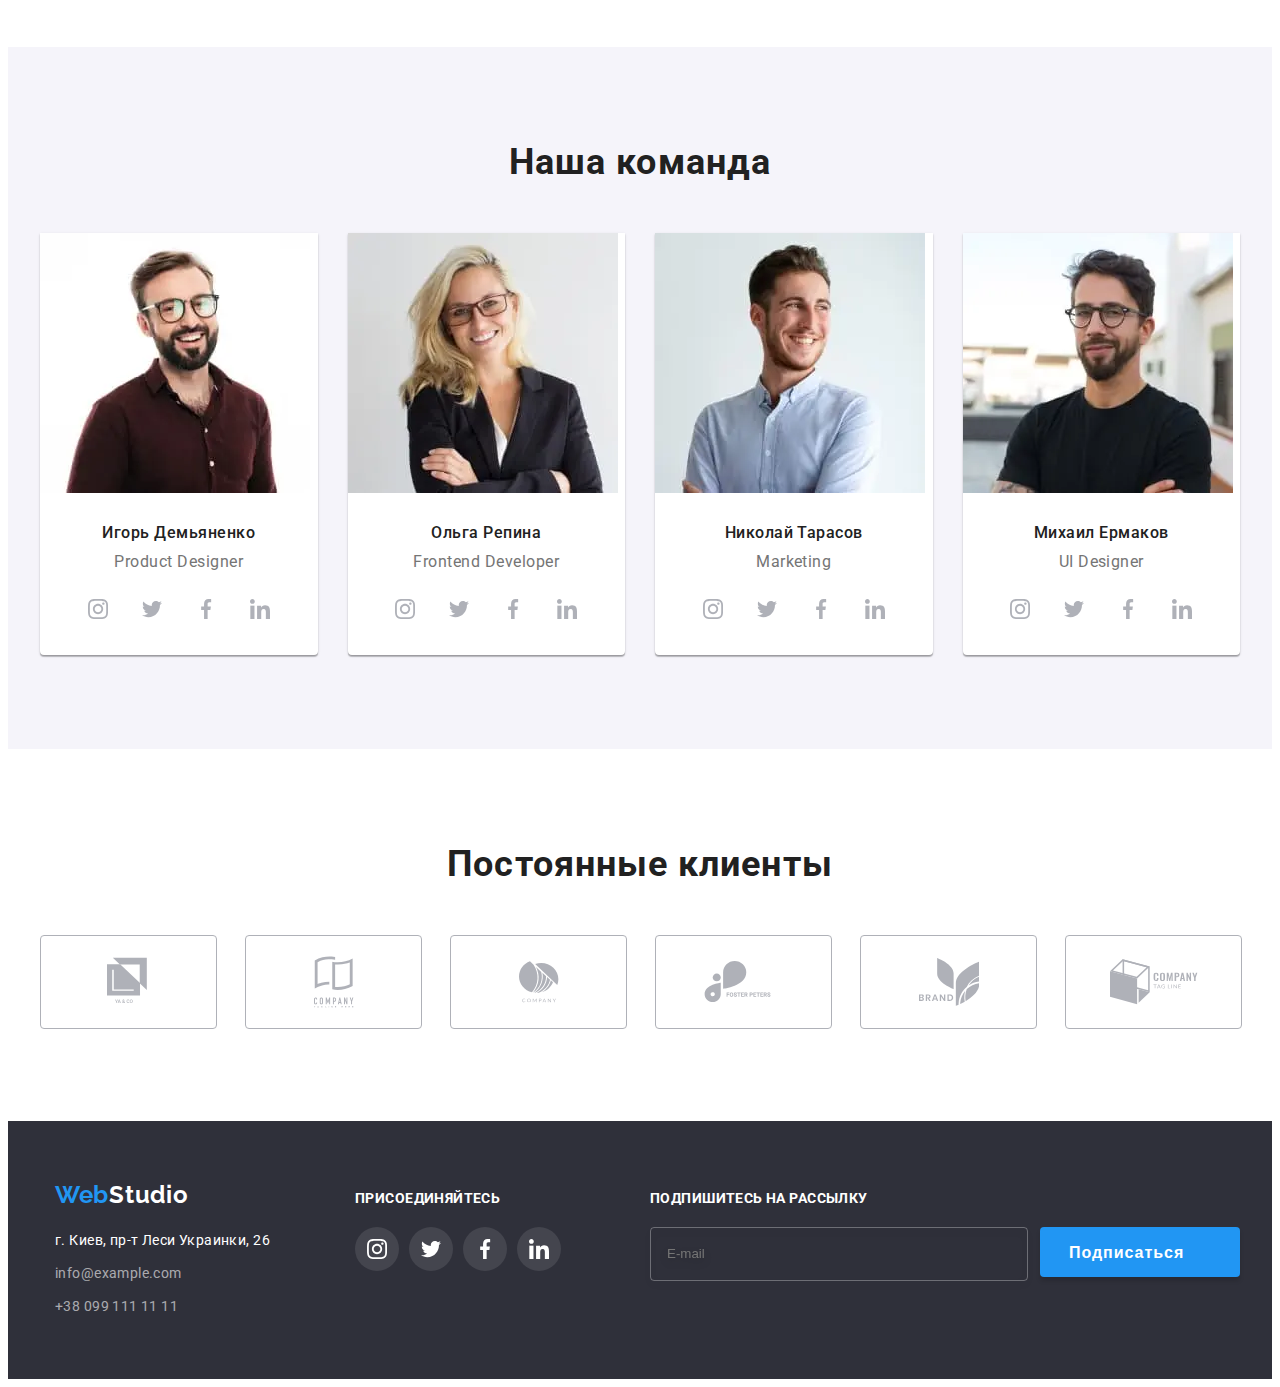
==== commit 603a9657: "99.1%" ====
--- a/index.html
+++ b/index.html
@@ -19,14 +19,14 @@
     <header class="header">
         <div class="container header__container">
             <nav class="header-navigation">
-                
+                <a lang="en" class="link-decoration logo logo--in-header" href="./index.html">Web<span class="logo--dark">Studio</span></a>
+
                 <button type="button" class="mobile-menu__button" data-menu-button>
                     <svg width="24" height="16">
                         <use href="./images/icon.svg#icon-menu"></use>
                     </svg>
                 </button>
-
-                <a lang="en" class="link-decoration logo logo--in-header" href="./index.html">Web<span class="logo--dark">Studio</span></a>
+                
                 <ul class="header-nav">
                     <li class="header-nav__item"><a class="link-decoration header-nav__link header-nav__item--accent" href="./index.html">Студия</a></li>
                     <li class="header-nav__item"><a class="link-decoration header-nav__link" href="./portfolio.html">Портфолио</a></li>
--- a/css/main.min.css
+++ b/css/main.min.css
@@ -1,2 +1,2 @@
-:root{--main-text-color: #757575;--secondary-text-color: #212121;--accent-text-color: #2196f3;--white-text-color: #ffffff;--footer-bg-color: #2f303a;--footer-contact-text-color: rgba(255, 255, 255, 0.6);--portfolio-btn-color: #f5f4fa}.visually-hidden{position:absolute;width:1px;height:1px;margin:-1px;border:0;padding:0;white-space:nowrap;clip-path:inset(100%);clip:rect(0 0 0 0);overflow:hidden}h1,h2,h3,h4,h5,h6,p{margin:0}ul,ol{margin:0;padding:0;list-style-type:none}img{display:block}.list{list-style:none}.address{font-style:normal}body{color:var(--main-text-color);font-family:"Roboto", sans-serif;font-weight:400}h2,h3{color:var(--secondary-text-color)}.link-decoration{text-decoration:none;font-family:inherit}.link-flex{display:flex;align-items:center}.container{padding-left:15px;padding-right:15px;margin-left:auto;margin-right:auto}@media screen and (min-width: 480px){.container{width:480px}}@media screen and (min-width: 768px){.container{width:768px}}@media screen and (min-width: 1200px){.container{width:1200px}}.section{padding-top:60px;padding-bottom:60px}@media screen and (min-width: 1200px){.section{padding-top:94px;padding-bottom:94px}}.logo{font-family:"Raleway", sans-serif;font-weight:700;font-size:24px;line-height:1.17;letter-spacing:0.03em;color:var(--accent-text-color)}.logo--dark{color:var(--secondary-text-color)}.logo-light{color:var(--white-text-color)}.logo--in-header{padding-top:24px;padding-bottom:24px;margin-right:93px}.social-networks-list{display:flex;width:206px;margin-right:auto;margin-left:auto}.social-networks-list__item{width:44px;height:44px}.social-networks-list__item:not(:last-child){margin-right:10px}.social-networks-list__link{display:flex;justify-content:center;align-items:center;width:100%;height:100%;border-radius:50%;background-color:inherit;transition:background-color 250ms cubic-bezier(0.4, 0, 0.2, 1)}.social-networks-list__link:hover,.social-networks-list__link:focus{background-color:var(--accent-text-color)}.social-networks-list__icon{fill:#afb1b8;transition:fill 250ms cubic-bezier(0.4, 0, 0.2, 1)}.social-networks-list__link:hover .social-networks-list__icon,.social-networks-list__link:focus .social-networks-list__icon{fill:#ffffff}.backdrop{top:0;left:0;position:fixed;width:100%;height:100%;background-color:rgba(0,0,0,0.2)}.header{border-bottom:1px solid #ececec;position:relative}.header-navigation,.header-nav,.header__container,.header-nav__list,.header-contact,.header-nav__item,.header-contact__item{display:flex}@media screen and (min-width: 768px){.header-nav{margin-right:84px}}@media screen and (min-width: 1200px){.header-nav{margin-right:unset}}@media screen and (max-width: 767px){.header-nav,.header-contact{display:none}.header-container{position:relative}}@media screen and (min-width: 768px){.mobile-menu__button{display:none}}.mobile-menu__button{width:40px;height:40px;position:absolute;right:10px;top:10px;background-color:#fff;border:1px solid #fff}.mobile-menu__button:hover,.mobile-menu__button:focus{fill:var(--accent-text-color)}.header-nav__link,.header-contact__link{font-weight:500;font-size:14px;line-height:1.14;letter-spacing:0.02em;color:var(--secondary-text-color);transition:color 250ms cubic-bezier(0.4, 0, 0.2, 1)}.header-nav__link,.header-contact__link{padding-top:32px;padding-bottom:32px;text-align:center}@media screen and (max-width: 1199px){.header-contact__link{padding-top:0;padding-bottom:0}}@media screen and (max-width: 1199px){.header-contact__item:first-child{margin-top:21px;margin-bottom:10px}}.header-nav__link:hover,.header-nav__link:focus,.header-contact__link:hover,.header-contact__link:focus{color:var(--accent-text-color)}.header-contact--text-color{color:var(--main-text-color)}.header-nav__item,.header-contact__item{position:relative}.header-nav__item:not(:last-child),.header-contact__item:not(:last-child){margin-right:50px}.header-contact{margin-left:auto}@media screen and (min-width: 768px){.header-contact{flex-direction:column}}@media screen and (min-width: 1200px){.header-contact{flex-direction:unset}}.header-contact--icon{margin-right:10px;fill:currentColor}.header-contact__link:hover .header-contact--icon,.header-contact__link:focus .header-contact--icon{fill:var(--accent-text-color)}.header-nav__item--accent{color:var(--accent-text-color)}.header-nav__item--accent::after{content:"";position:absolute;bottom:-1px;left:0;height:4px;width:100%;background:var(--accent-text-color);border-radius:2px}.mobile-menu{opacity:0;visibility:hidden;padding-top:48px;padding-left:40px;padding-bottom:48px;display:flex;flex-direction:column;justify-content:space-between;position:fixed;top:0;left:0;width:100%;height:100%;background-color:#fff}.mobile-menu.is-open{opacity:1;visibility:visible;pointer-events:auto}.mobile-menu__close-btn{display:flex;justify-content:center;align-items:center;cursor:pointer;position:absolute;top:10px;right:10px;width:40px;height:40px;background-color:#fff;border:1px solid #fff}.mobile-menu__close-btn:hover,.mobile-menu__close-btn:focus{fill:var(--accent-text-color)}.mobile-menu__nav-link{padding-top:16px;padding-bottom:16px;font-weight:500;font-size:40px;line-height:1.175;letter-spacing:0.02em;color:var(--secondary-text-color)}.mobile-menu__nav-item{display:inline-block}.mobile-menu__nav-item:not(:last-child){margin-bottom:32px}.mobile-menu__nav{width:min-content}.mobile-menu__contact{margin-bottom:64px}.mobile-menu__contact-item:first-child{margin-bottom:32px}.mobile-menu__contact-item:first-child>.mobile-menu__contact-link{font-weight:500;font-size:34px;line-height:1.176;letter-spacing:0.02em;color:var(--accent-text-color)}.mobile-menu__contact-item:last-child>.mobile-menu__contact-link{font-weight:500;font-size:24px;line-height:1.17;letter-spacing:0.02em;color:var(--main-text-color)}.mobile-menu__social{display:flex}.mobile-menu__social-item{padding-left:10px;padding-right:10px}.mobile-menu__social-item:first-child{padding-left:0}.mobile-menu__social-item:last-child{padding-right:0}.mobile-menu__social-item:not(:last-child){border-right:1px solid rgba(33,33,33,0.2)}.mobile-menu__social-link{width:100%;font-weight:500;font-size:18px;line-height:1.22;letter-spacing:0.02em;color:var(--accent-text-color)}.hero{margin:0 auto;padding-top:118px;padding-bottom:118px;text-align:center;justify-content:center;background-color:#c4c4c4;background-repeat:no-repeat;background-position:center;background-image:linear-gradient(rgba(47,48,58,0.4), rgba(47,48,58,0.4)),url(../images/hero/mobile.jpg);background-size:cover}@media screen and (max-width: 767px){.hero{max-width:480px;height:auto}}@media (min-device-pixel-ratio: 2), (min-resolution: 192dpi), (min-resolution: 2dppx){.hero{background-image:linear-gradient(rgba(47,48,58,0.4), rgba(47,48,58,0.4)),url(../images/hero/mobile@2x.jpg);background-size:cover}}@media screen and (min-width: 768px){.hero{max-width:768px;height:auto;background-image:linear-gradient(rgba(47,48,58,0.4), rgba(47,48,58,0.4)),url(../images/hero/tablet.jpg);background-size:cover}}@media screen and (min-width: 768px) and (min-device-pixel-ratio: 2), screen and (min-width: 768px) and (min-resolution: 192dpi), screen and (min-width: 768px) and (min-resolution: 2dppx){.hero{background-image:linear-gradient(rgba(47,48,58,0.4), rgba(47,48,58,0.4)),url(../images/hero/tablet@2x.jpg);background-size:cover}}@media screen and (min-width: 1200px){.hero{max-width:1600px;height:auto;padding-top:200px;padding-bottom:200px;background-image:linear-gradient(rgba(47,48,58,0.4), rgba(47,48,58,0.4)),url(../images/hero/desktop.jpg);background-size:cover}}@media screen and (min-width: 1200px) and (min-device-pixel-ratio: 2), screen and (min-width: 1200px) and (min-resolution: 192dpi), screen and (min-width: 1200px) and (min-resolution: 2dppx){.hero{background-image:linear-gradient(rgba(47,48,58,0.4), rgba(47,48,58,0.4)),url(../images/hero/desktop@2x.jpg);background-size:cover}}.hero__title{width:360px;margin:0 auto 30px;font-weight:900;font-size:26px;line-height:1.62;letter-spacing:0.06em;text-transform:uppercase;color:var(--white-text-color)}@media screen and (min-width: 1200px){.hero__title{width:696px;font-weight:900;font-size:44px;line-height:1.36}}.hero__btn{cursor:pointer;padding:10px 32px;font-family:inherit;font-weight:700;font-size:16px;line-height:1.875;letter-spacing:0.06em;background-color:var(--accent-text-color);color:var(--white-text-color);border:transparent;border-radius:4px}@media screen and (min-width: 1200px){.features{padding-bottom:0}}@media screen and (min-width: 768px){.features-list{display:flex;flex-wrap:wrap;margin-left:-30px;margin-top:-30px}}@media screen and (max-width: 767px){.features-list__item{margin:0 auto;max-width:450px}}@media screen and (min-width: 768px){.features-list__item{flex-basis:calc(100% / 2 - 30px);margin-left:30px;margin-top:30px}}@media screen and (min-width: 1200px){.features-list__item{flex-basis:calc(100% / 4 - 30px)}}.features-list__card{margin-bottom:30px;height:120px;display:flex;justify-content:center;align-items:center;background-color:#f5f4fa;border-radius:4px}.features-list__title{text-align:center;margin-bottom:10px;font-weight:700;font-size:14px;line-height:1.14;letter-spacing:0.03em;text-transform:uppercase}@media screen and (min-width: 768px){.features-list__title{text-align:start}}.features-list__text{font-weight:400;font-size:14px;line-height:1.71;letter-spacing:0.03em;margin-bottom:30px}@media screen and (min-width: 768px){.features-list__text{margin-bottom:unset}}@media screen and (max-width: 1200px){.doing{padding:0}.doing__container{display:none}}.doing__title{margin-bottom:50px;font-weight:700;font-size:36px;line-height:1.17;text-align:center;letter-spacing:0.03em}.doing-list{display:flex;margin-left:-30px;margin-top:-30px}.doing-list__item{position:relative;flex-basis:calc(100% / 3 - 30px);margin-left:30px;margin-top:30px}.doing-list__text-box{position:absolute;left:0;bottom:0;width:100%;padding-top:27px;padding-bottom:27px;background-color:rgba(47,48,58,0.8)}.doing-list__text{font-weight:700;font-size:14px;line-height:1.14;text-align:center;letter-spacing:0.03em;text-transform:uppercase;color:var(--white-text-color)}.team{background-color:#f5f4fa}.team__title{margin-bottom:30px;font-weight:700;font-size:28px;line-height:1.18;text-align:center;letter-spacing:0.03em}@media screen and (min-width: 1200px){.team__title{font-weight:700;font-size:36px;line-height:1.17;margin-bottom:50px}}@media screen and (max-width: 767px){.team-list{max-width:480px}}@media screen and (min-width: 768px){.team-list{display:flex;flex-wrap:wrap;margin-left:-30px;margin-top:-30px}}.teamets-card{background-color:#ffffff;box-shadow:0px 1px 3px rgba(0,0,0,0.12),0px 1px 1px rgba(0,0,0,0.14),0px 2px 1px rgba(0,0,0,0.2);border-radius:0px 0px 4px 4px}@media screen and (max-width: 767px){.teamets-card:not(:last-child){margin-bottom:30px}}@media screen and (min-width: 768px){.teamets-card{flex-basis:calc(100% / 2 - 30px);margin-left:30px;margin-top:30px}}@media screen and (min-width: 1200px){.teamets-card{flex-basis:calc(100% / 4 - 30px)}}.teamets-card__title{margin-bottom:10px;font-weight:500;font-size:16px;line-height:1.19;text-align:center;letter-spacing:0.03em}.teamets-card__features{padding-top:30px;padding-bottom:24px}.teamets-card__post-text{margin-bottom:16px;font-weight:400;font-size:16px;line-height:1.19;text-align:center;letter-spacing:0.03em}.picture__teamets{max-width:100%}.client__title{margin-bottom:30px;font-weight:700;font-size:28px;line-height:1.18;text-align:center;letter-spacing:0.03em;color:var(--secondary-text-color)}@media screen and (min-width: 1200px){.client__title{font-weight:700;font-size:36px;line-height:1.17;margin-bottom:50px}}.client-list{margin-right:-30px;margin-bottom:-30px;display:flex}@media screen and (max-width: 1199px){.client-list{flex-wrap:wrap}}@media screen and (min-width: 1200px){.client-list{justify-content:space-between}}.client-list__item{margin-right:30px;margin-bottom:30px;height:92px}@media screen and (max-width: 1199px){.client-list__item{flex-basis:calc(100% / 2 - 30px)}}@media screen and (min-width: 768px){.client-list__item{flex-basis:calc(100% / 3 - 30px)}}@media screen and (min-width: 1200px){.client-list__item{width:170px}}.client-list__border{display:flex;justify-content:center;align-items:center;width:100%;height:100%;border:1px solid #afb1b8;border-radius:4px;transition:border 250ms cubic-bezier(0.4, 0, 0.2, 1)}.client-list__border:hover,.client-list__border:focus{border:1px solid var(--accent-text-color)}.client-list__icon{fill:#afb1b8;transition:fill 250ms cubic-bezier(0.4, 0, 0.2, 1)}.client-list__border:hover .client-list__icon,.client-list__border:focus .client-list__icon{fill:var(--accent-text-color)}.footer{padding-top:60px;padding-bottom:60px;background-color:var(--footer-bg-color)}.footer-container{text-align:center}@media screen and (min-width: 1200px){.footer-container{display:flex;align-items:baseline;justify-content:space-between;text-align:start}}@media screen and (min-width: 768px){.address-join--position{display:flex;justify-content:space-around;align-items:baseline}}.address-container{padding-left:15px;padding-right:15px}.address{margin-top:20px}@media screen and (max-width: 1199px){.address{margin-bottom:60px}}@media screen and (min-width: 1200px){.address{margin-right:70px}}.address li:not(:last-child){margin-bottom:9px}.address__map-text{font-size:14px;line-height:1.71;letter-spacing:0.03em;color:var(--white-text-color);transition:color 250ms cubic-bezier(0.4, 0, 0.2, 1)}.address__contact-text{font-weight:400;font-size:14px;line-height:1.71;letter-spacing:0.03em;color:var(--footer-contact-text-color);transition:color 250ms cubic-bezier(0.4, 0, 0.2, 1)}.address__map-text:hover,.address__map-text:focus,.address__contact-text:hover,.address__contact-text:focus{color:var(--accent-text-color)}.join{width:206px;height:80px}@media screen and (max-width: 767px){.join{margin:0 auto 60px}}.join__title{margin-bottom:20px;font-weight:700;font-size:14px;line-height:1.14;letter-spacing:0.03em;text-transform:uppercase;color:#ffffff}.join-list{display:flex;justify-content:space-between}.join-list__item{width:44px;height:44px}.join-list__link{display:flex;justify-content:center;align-items:center;width:100%;height:100%;background-color:rgba(255,255,255,0.1);border-radius:50%;transition:background-color 250ms cubic-bezier(0.4, 0, 0.2, 1)}.join-list__link:hover,.join-list__link:focus{background-color:var(--accent-text-color)}.join-list__icon{fill:var(--white-text-color)}.submit__tytle{display:block;margin-bottom:20px;font-weight:700;font-size:14px;line-height:1.14;letter-spacing:0.03em;text-transform:uppercase;color:var(--white-text-color)}@media screen and (max-width: 1199px){.submit__form{max-width:450px}}@media screen and (min-width: 768px){.submit__form{margin:0 auto}}@media screen and (min-width: 1200px){.submit__form{display:flex}}.submit__input{width:100%;height:50px;padding-left:16px;margin-right:12px;margin-bottom:20px;background-color:transparent;color:var(--white-text-color);transition:border 250ms cubic-bezier(0.4, 0, 0.2, 1);border:1px solid rgba(255,255,255,0.3);filter:drop-shadow(0px 4px 4px rgba(0,0,0,0.15));border-radius:4px}@media screen and (min-width: 1200px){.submit__input{width:358px}}.submit__input:focus{border:1px solid var(--accent-text-color);outline:none}.submit__btn{width:200px;height:50px;padding:10px 28px;cursor:pointer;background-color:var(--accent-text-color);border:1px solid transparent;box-shadow:0px 4px 4px rgba(0,0,0,0.15);border-radius:4px}.submit__btn--tytle{font-weight:700;font-size:16px;line-height:1.87;display:flex;align-items:center;text-align:center;letter-spacing:0.06em;color:var(--white-text-color)}.submit__btn--tytle::after{content:"";width:24px;height:24px;margin-left:10px;background-image:url(../images/svg/send.svg);background-repeat:no-repeat;background-size:contain}.is-hidden{opacity:0;visibility:hidden;pointer-events:none}.modal{position:absolute;z-index:1;width:528px;height:580px;padding:40px;top:50%;left:50%;transform:translate(-50%, -50%);background-color:#fff}@media screen and (max-width: 1199px){.modal{width:450px;height:609px}}.modal__close-btn{display:flex;justify-content:center;align-items:center;cursor:pointer;position:absolute;top:8px;right:8px;width:30px;height:30px;border-radius:50%;background-color:inherit;border:1px solid rgba(0,0,0,0.1)}.modal__close-icon{transition:fill 250ms cubic-bezier(0.4, 0, 0.2, 1)}.modal__close-btn:hover .modal__close-icon,.modal__close-btn:focus .modal__close-icon{fill:var(--accent-text-color)}.modal__form{display:flex;flex-direction:column}.modal__tytle{margin-bottom:12px;font-weight:700;font-size:20px;line-height:1.15;text-align:center;letter-spacing:0.03em;color:var(--secondary-text-color)}.modal__label{margin-bottom:4px;font-size:12px;line-height:1.17;letter-spacing:0.01em;color:var(--main-text-color)}.modal__input-box{position:relative;margin-bottom:10px}.modal__input{height:40px;padding:12px 0;padding-left:42px;width:100%}.modal-icon{position:absolute;top:50%;left:15px;transform:translateY(-50%);fill:var(--secondary-text-color);transition:fill 250ms cubic-bezier(0.4, 0, 0.2, 1)}.modal__input:focus+.modal-icon{fill:var(--accent-text-color)}.modal__textarea{margin-bottom:20px;padding:12px 16px;height:120px;resize:none}.modal__textarea::placeholder{font-size:12px;line-height:1.17;letter-spacing:0.01em;color:rgba(117,117,117,0.5)}.modal__input,.modal__textarea{transition:border 250ms cubic-bezier(0.4, 0, 0.2, 1);border:1px solid rgba(33,33,33,0.2);border-radius:4px}.modal__input:focus,.modal__textarea:focus{border:1px solid var(--accent-text-color);border-radius:4px;outline:none}.agreement-box{margin-bottom:30px;align-self:center}.check-img{display:block;margin-right:8px;width:16px;height:16px;background-image:url(../images/svg/check-off.svg);border-radius:2px}.agreement-box__input:focus+.agreement-box__label>.check-img{outline:2px solid var(--accent-text-color)}.agreement-box__input:checked+.agreement-box__label>.check-img{background-color:var(--accent-text-color);background-image:url(../images/svg/check-on.svg);background-repeat:no-repeat;background-position:center;outline:none}.agreement-box__label{display:flex;align-items:center;font-size:14px;line-height:1.71;letter-spacing:0.03em}@media screen and (max-width: 1199px){.agreement-box__label{font-weight:400;font-size:12px;line-height:1.17}}.agreement-box__link{color:var(--accent-text-color)}.modal-btn{align-self:center;padding:10px 55px;font-weight:700;font-size:16px;line-height:1.87;display:flex;align-items:center;text-align:center;letter-spacing:0.06em;cursor:pointer;color:#ffffff;background-color:var(--accent-text-color);box-shadow:0px 4px 4px rgba(0,0,0,0.15);border-radius:4px;border:1px solid transparent}
+:root{--main-text-color: #757575;--secondary-text-color: #212121;--accent-text-color: #2196f3;--white-text-color: #ffffff;--footer-bg-color: #2f303a;--footer-contact-text-color: rgba(255, 255, 255, 0.6);--portfolio-btn-color: #f5f4fa}.visually-hidden{position:absolute;width:1px;height:1px;margin:-1px;border:0;padding:0;white-space:nowrap;clip-path:inset(100%);clip:rect(0 0 0 0);overflow:hidden}h1,h2,h3,h4,h5,h6,p{margin:0}ul,ol{margin:0;padding:0;list-style-type:none}img{display:block}.list{list-style:none}.address{font-style:normal}body{color:var(--main-text-color);font-family:"Roboto", sans-serif;font-weight:400}h2,h3{color:var(--secondary-text-color)}.link-decoration{text-decoration:none;font-family:inherit}.link-flex{display:flex;align-items:center}.container{padding-left:15px;padding-right:15px;margin-left:auto;margin-right:auto}@media screen and (min-width: 480px){.container{width:480px}}@media screen and (min-width: 768px){.container{width:768px}}@media screen and (min-width: 1200px){.container{width:1200px}}.section{padding-top:60px;padding-bottom:60px}@media screen and (min-width: 1200px){.section{padding-top:94px;padding-bottom:94px}}.logo{font-family:"Raleway", sans-serif;font-weight:700;font-size:24px;line-height:1.17;letter-spacing:0.03em;color:var(--accent-text-color)}.logo--dark{color:var(--secondary-text-color)}.logo-light{color:var(--white-text-color)}.logo--in-header{padding-top:24px;padding-bottom:24px;margin-right:93px}.social-networks-list{display:flex;width:206px;margin-right:auto;margin-left:auto}.social-networks-list__item{width:44px;height:44px}.social-networks-list__item:not(:last-child){margin-right:10px}.social-networks-list__link{display:flex;justify-content:center;align-items:center;width:100%;height:100%;border-radius:50%;background-color:inherit;transition:background-color 250ms cubic-bezier(0.4, 0, 0.2, 1)}.social-networks-list__link:hover,.social-networks-list__link:focus{background-color:var(--accent-text-color)}.social-networks-list__icon{fill:#afb1b8;transition:fill 250ms cubic-bezier(0.4, 0, 0.2, 1)}.social-networks-list__link:hover .social-networks-list__icon,.social-networks-list__link:focus .social-networks-list__icon{fill:#ffffff}.backdrop{top:0;left:0;position:fixed;width:100%;height:100%;background-color:rgba(0,0,0,0.2)}.header{border-bottom:1px solid #ececec;position:relative;overflow:hidden}.header__container{justify-content:space-between}@media screen and (min-width: 1200px){.header__container{justify-content:space-around}}.header-navigation,.header-nav,.header__container,.header-nav__list,.header-contact,.header-nav__item,.header-contact__item{display:flex}@media screen and (max-width: 767px){.header-nav,.header-contact{display:none}}@media screen and (min-width: 768px){.mobile-menu__button{display:none}}.mobile-menu__button{width:40px;height:40px;position:absolute;right:10px;top:10px;background-color:#fff;border:1px solid #fff}.mobile-menu__button:hover,.mobile-menu__button:focus{fill:var(--accent-text-color)}.header-nav__link,.header-contact__link{padding-top:32px;padding-bottom:32px;text-align:center;font-weight:500;font-size:14px;line-height:1.14;letter-spacing:0.02em;color:var(--secondary-text-color);transition:color 250ms cubic-bezier(0.4, 0, 0.2, 1)}.header-nav__link:hover,.header-nav__link:focus,.header-contact__link:hover,.header-contact__link:focus{color:var(--accent-text-color)}.header-contact--text-color{color:var(--main-text-color)}.header-nav__item,.header-contact__item{position:relative}@media screen and (min-width: 768px){.header-contact{flex-direction:column;justify-content:space-between;padding-top:21px;padding-bottom:21px}}@media screen and (min-width: 1200px){.header-contact{width:333px;flex-direction:unset;justify-content:space-between}}@media screen and (max-width: 1199px){.header-contact__link{padding-top:0;padding-bottom:0}}.header-nav__item:not(:last-child),.header-contact__item:not(:last-child){margin-right:50px}.header-contact .header-contact__item{margin-right:0}.header-contact--icon{margin-right:10px;fill:currentColor}.header-contact__link:hover .header-contact--icon,.header-contact__link:focus .header-contact--icon{fill:var(--accent-text-color)}.header-nav__item--accent{color:var(--accent-text-color)}.header-nav__item--accent::after{content:"";position:absolute;bottom:-1px;left:0;height:4px;width:100%;background:var(--accent-text-color);border-radius:2px}.mobile-menu{opacity:0;visibility:hidden;padding-top:48px;padding-left:40px;padding-bottom:48px;display:flex;flex-direction:column;justify-content:space-between;position:fixed;top:0;left:0;width:100%;height:100%;background-color:#fff}.mobile-menu.is-open{opacity:1;visibility:visible;pointer-events:auto;z-index:1}.mobile-menu__close-btn{display:flex;justify-content:center;align-items:center;cursor:pointer;position:absolute;top:10px;right:10px;width:40px;height:40px;background-color:#fff;border:1px solid #fff}.mobile-menu__close-btn:hover,.mobile-menu__close-btn:focus{fill:var(--accent-text-color)}.mobile-menu__nav-link{padding-top:16px;padding-bottom:16px;font-weight:500;font-size:40px;line-height:1.175;letter-spacing:0.02em;color:var(--secondary-text-color)}.mobile-menu__nav-item{display:inline-block}.mobile-menu__nav-item:not(:last-child){margin-bottom:32px}.mobile-menu__nav{width:min-content}.mobile-menu__contact{margin-bottom:64px}.mobile-menu__contact-item:first-child{margin-bottom:32px}.mobile-menu__contact-item:first-child>.mobile-menu__contact-link{font-weight:500;font-size:34px;line-height:1.176;letter-spacing:0.02em;color:var(--accent-text-color)}.mobile-menu__contact-item:last-child>.mobile-menu__contact-link{font-weight:500;font-size:24px;line-height:1.17;letter-spacing:0.02em;color:var(--main-text-color)}.mobile-menu__social{display:flex;flex-wrap:wrap}.mobile-menu__social-item{padding:8px 10px}.mobile-menu__social-item:not(:last-child){border-right:1px solid rgba(33,33,33,0.2)}.mobile-menu__social-link{width:100%;font-weight:500;font-size:18px;line-height:1.22;letter-spacing:0.02em;color:var(--accent-text-color)}.hero{margin:0 auto;padding-top:118px;padding-bottom:118px;text-align:center;justify-content:center;background-color:#c4c4c4;background-repeat:no-repeat;background-position:center;background-image:linear-gradient(rgba(47,48,58,0.4), rgba(47,48,58,0.4)),url(../images/hero/mobile.jpg);background-size:cover}@media screen and (max-width: 767px){.hero{max-width:480px;height:auto}}@media (min-device-pixel-ratio: 2), (min-resolution: 192dpi), (min-resolution: 2dppx){.hero{background-image:linear-gradient(rgba(47,48,58,0.4), rgba(47,48,58,0.4)),url(../images/hero/mobile@2x.jpg);background-size:cover}}@media screen and (min-width: 768px){.hero{max-width:768px;height:auto;background-image:linear-gradient(rgba(47,48,58,0.4), rgba(47,48,58,0.4)),url(../images/hero/tablet.jpg);background-size:cover}}@media screen and (min-width: 768px) and (min-device-pixel-ratio: 2), screen and (min-width: 768px) and (min-resolution: 192dpi), screen and (min-width: 768px) and (min-resolution: 2dppx){.hero{background-image:linear-gradient(rgba(47,48,58,0.4), rgba(47,48,58,0.4)),url(../images/hero/tablet@2x.jpg);background-size:cover}}@media screen and (min-width: 1200px){.hero{max-width:1600px;height:auto;padding-top:200px;padding-bottom:200px;background-image:linear-gradient(rgba(47,48,58,0.4), rgba(47,48,58,0.4)),url(../images/hero/desktop.jpg);background-size:cover}}@media screen and (min-width: 1200px) and (min-device-pixel-ratio: 2), screen and (min-width: 1200px) and (min-resolution: 192dpi), screen and (min-width: 1200px) and (min-resolution: 2dppx){.hero{background-image:linear-gradient(rgba(47,48,58,0.4), rgba(47,48,58,0.4)),url(../images/hero/desktop@2x.jpg);background-size:cover}}.hero__title{width:360px;margin:0 auto 30px;font-weight:900;font-size:26px;line-height:1.62;letter-spacing:0.06em;text-transform:uppercase;color:var(--white-text-color)}@media screen and (min-width: 1200px){.hero__title{width:696px;max-width:696px;font-weight:900;font-size:44px;line-height:1.36}}.hero__btn{cursor:pointer;padding:10px 32px;font-family:inherit;font-weight:700;font-size:16px;line-height:1.875;letter-spacing:0.06em;background-color:var(--accent-text-color);color:var(--white-text-color);border:transparent;border-radius:4px}@media screen and (min-width: 1200px){.features{padding-bottom:0}}@media screen and (min-width: 768px){.features-list{display:flex;flex-wrap:wrap;margin-left:-30px;margin-top:-30px}}@media screen and (max-width: 767px){.features-list__item{margin:0 auto;max-width:450px}}@media screen and (min-width: 768px){.features-list__item{flex-basis:calc(100% / 2 - 30px);margin-left:30px;margin-top:30px}}@media screen and (min-width: 1200px){.features-list__item{flex-basis:calc(100% / 4 - 30px)}}.features-list__card{margin-bottom:30px;height:120px;display:flex;justify-content:center;align-items:center;background-color:#f5f4fa;border-radius:4px}.features-list__title{text-align:center;margin-bottom:10px;font-weight:700;font-size:14px;line-height:1.14;letter-spacing:0.03em;text-transform:uppercase}@media screen and (min-width: 768px){.features-list__title{text-align:start}}.features-list__text{font-weight:400;font-size:14px;line-height:1.71;letter-spacing:0.03em;margin-bottom:30px}@media screen and (min-width: 768px){.features-list__text{margin-bottom:unset}}@media screen and (max-width: 1200px){.doing{padding:0}.doing__container{display:none}}.doing__title{margin-bottom:50px;font-weight:700;font-size:36px;line-height:1.17;text-align:center;letter-spacing:0.03em}.doing-list{display:flex;margin-left:-30px;margin-top:-30px}.doing-list__item{position:relative;flex-basis:calc(100% / 3 - 30px);margin-left:30px;margin-top:30px}.doing-list__text-box{position:absolute;left:0;bottom:0;width:100%;padding-top:27px;padding-bottom:27px;background-color:rgba(47,48,58,0.8)}.doing-list__text{font-weight:700;font-size:14px;line-height:1.14;text-align:center;letter-spacing:0.03em;text-transform:uppercase;color:var(--white-text-color)}.team{background-color:#f5f4fa}.team__title{margin-bottom:30px;font-weight:700;font-size:28px;line-height:1.18;text-align:center;letter-spacing:0.03em}@media screen and (min-width: 1200px){.team__title{font-weight:700;font-size:36px;line-height:1.17;margin-bottom:50px}}@media screen and (max-width: 767px){.team-list{max-width:480px}}@media screen and (min-width: 768px){.team-list{display:flex;flex-wrap:wrap;margin-left:-30px;margin-top:-30px}}.teamets-card{background-color:#ffffff;box-shadow:0px 1px 3px rgba(0,0,0,0.12),0px 1px 1px rgba(0,0,0,0.14),0px 2px 1px rgba(0,0,0,0.2);border-radius:0px 0px 4px 4px}@media screen and (max-width: 767px){.teamets-card:not(:last-child){margin-bottom:30px}}@media screen and (min-width: 768px){.teamets-card{flex-basis:calc(100% / 2 - 30px);margin-left:30px;margin-top:30px}}@media screen and (min-width: 1200px){.teamets-card{flex-basis:calc(100% / 4 - 30px)}}.teamets-card__title{margin-bottom:10px;font-weight:500;font-size:16px;line-height:1.19;text-align:center;letter-spacing:0.03em}.teamets-card__features{padding-top:30px;padding-bottom:24px}.teamets-card__post-text{margin-bottom:16px;font-weight:400;font-size:16px;line-height:1.19;text-align:center;letter-spacing:0.03em}.picture__teamets{max-width:100%}.client__title{margin-bottom:30px;font-weight:700;font-size:28px;line-height:1.18;text-align:center;letter-spacing:0.03em;color:var(--secondary-text-color)}@media screen and (min-width: 1200px){.client__title{font-weight:700;font-size:36px;line-height:1.17;margin-bottom:50px}}.client-list{margin-right:-30px;margin-bottom:-30px;display:flex}@media screen and (max-width: 1199px){.client-list{flex-wrap:wrap}}@media screen and (min-width: 1200px){.client-list{justify-content:space-between}}.client-list__item{margin-right:30px;margin-bottom:30px;height:92px}@media screen and (max-width: 1199px){.client-list__item{flex-basis:calc(100% / 2 - 30px)}}@media screen and (min-width: 768px){.client-list__item{flex-basis:calc(100% / 3 - 30px)}}@media screen and (min-width: 1200px){.client-list__item{width:170px}}.client-list__border{display:flex;justify-content:center;align-items:center;width:100%;height:100%;border:1px solid #afb1b8;border-radius:4px;transition:border 250ms cubic-bezier(0.4, 0, 0.2, 1)}.client-list__border:hover,.client-list__border:focus{border:1px solid var(--accent-text-color)}.client-list__icon{fill:#afb1b8;transition:fill 250ms cubic-bezier(0.4, 0, 0.2, 1)}.client-list__border:hover .client-list__icon,.client-list__border:focus .client-list__icon{fill:var(--accent-text-color)}.footer{padding-top:60px;padding-bottom:60px;background-color:var(--footer-bg-color)}.footer-container{text-align:center}@media screen and (min-width: 1200px){.footer-container{display:flex;align-items:baseline;justify-content:space-between;text-align:start}}@media screen and (min-width: 768px){.address-join--position{display:flex;justify-content:space-around;align-items:baseline}}.address-container{padding-left:15px;padding-right:15px}.address{margin-top:20px}@media screen and (max-width: 1199px){.address{margin-bottom:60px}}@media screen and (min-width: 1200px){.address{margin-right:70px}}.address li:not(:last-child){margin-bottom:9px}.address__map-text{font-size:14px;line-height:1.71;letter-spacing:0.03em;color:var(--white-text-color);transition:color 250ms cubic-bezier(0.4, 0, 0.2, 1)}.address__contact-text{font-weight:400;font-size:14px;line-height:1.71;letter-spacing:0.03em;color:var(--footer-contact-text-color);transition:color 250ms cubic-bezier(0.4, 0, 0.2, 1)}.address__map-text:hover,.address__map-text:focus,.address__contact-text:hover,.address__contact-text:focus{color:var(--accent-text-color)}.join{width:206px;height:80px}@media screen and (max-width: 767px){.join{margin:0 auto 60px}}.join__title{margin-bottom:20px;font-weight:700;font-size:14px;line-height:1.14;letter-spacing:0.03em;text-transform:uppercase;color:#ffffff}.join-list{display:flex;justify-content:space-between}.join-list__item{width:44px;height:44px}.join-list__link{display:flex;justify-content:center;align-items:center;width:100%;height:100%;background-color:rgba(255,255,255,0.1);border-radius:50%;transition:background-color 250ms cubic-bezier(0.4, 0, 0.2, 1)}.join-list__link:hover,.join-list__link:focus{background-color:var(--accent-text-color)}.join-list__icon{fill:var(--white-text-color)}.submit__tytle{display:block;margin-bottom:20px;font-weight:700;font-size:14px;line-height:1.14;letter-spacing:0.03em;text-transform:uppercase;color:var(--white-text-color)}@media screen and (max-width: 1199px){.submit__form{max-width:450px}}@media screen and (min-width: 768px){.submit__form{margin:0 auto}}@media screen and (min-width: 1200px){.submit__form{display:flex}}.submit__input{width:100%;height:50px;padding-left:16px;margin-right:12px;margin-bottom:20px;background-color:transparent;color:var(--white-text-color);transition:border 250ms cubic-bezier(0.4, 0, 0.2, 1);border:1px solid rgba(255,255,255,0.3);filter:drop-shadow(0px 4px 4px rgba(0,0,0,0.15));border-radius:4px}@media screen and (min-width: 1200px){.submit__input{width:358px}}.submit__input:focus{border:1px solid var(--accent-text-color);outline:none}.submit__btn{width:200px;height:50px;padding:10px 28px;cursor:pointer;background-color:var(--accent-text-color);border:1px solid transparent;box-shadow:0px 4px 4px rgba(0,0,0,0.15);border-radius:4px}.submit__btn--tytle{font-weight:700;font-size:16px;line-height:1.87;display:flex;align-items:center;text-align:center;letter-spacing:0.06em;color:var(--white-text-color)}.submit__btn--tytle::after{content:"";width:24px;height:24px;margin-left:10px;background-image:url(../images/svg/send.svg);background-repeat:no-repeat;background-size:contain}.is-hidden{opacity:0;visibility:hidden;pointer-events:none}.modal{position:absolute;z-index:1;width:528px;height:580px;padding:40px;top:50%;left:50%;transform:translate(-50%, -50%);background-color:#fff}@media screen and (max-width: 479px){.modal{width:93.75%}}@media screen and (max-width: 1199px){.modal{width:450px;height:609px}}.modal__close-btn{display:flex;justify-content:center;align-items:center;cursor:pointer;position:absolute;top:8px;right:8px;width:30px;height:30px;border-radius:50%;background-color:inherit;border:1px solid rgba(0,0,0,0.1)}.modal__close-icon{transition:fill 250ms cubic-bezier(0.4, 0, 0.2, 1)}.modal__close-btn:hover .modal__close-icon,.modal__close-btn:focus .modal__close-icon{fill:var(--accent-text-color)}.modal__form{display:flex;flex-direction:column}.modal__tytle{margin-bottom:12px;font-weight:700;font-size:20px;line-height:1.15;text-align:center;letter-spacing:0.03em;color:var(--secondary-text-color)}.modal__label{margin-bottom:4px;font-size:12px;line-height:1.17;letter-spacing:0.01em;color:var(--main-text-color)}.modal__input-box{position:relative;margin-bottom:10px}.modal__input{height:40px;padding:12px 0;padding-left:42px;width:100%}.modal-icon{position:absolute;top:50%;left:15px;transform:translateY(-50%);fill:var(--secondary-text-color);transition:fill 250ms cubic-bezier(0.4, 0, 0.2, 1)}.modal__input:focus+.modal-icon{fill:var(--accent-text-color)}.modal__textarea{margin-bottom:20px;padding:12px 16px;height:120px;resize:none}.modal__textarea::placeholder{font-size:12px;line-height:1.17;letter-spacing:0.01em;color:rgba(117,117,117,0.5)}.modal__input,.modal__textarea{transition:border 250ms cubic-bezier(0.4, 0, 0.2, 1);border:1px solid rgba(33,33,33,0.2);border-radius:4px}.modal__input:focus,.modal__textarea:focus{border:1px solid var(--accent-text-color);border-radius:4px;outline:none}.agreement-box{margin-bottom:30px;align-self:center}.check-img{display:block;margin-right:8px;width:16px;height:16px;background-image:url(../images/svg/check-off.svg);border-radius:2px}.agreement-box__input:focus+.agreement-box__label>.check-img{outline:2px solid var(--accent-text-color)}.agreement-box__input:checked+.agreement-box__label>.check-img{background-color:var(--accent-text-color);background-image:url(../images/svg/check-on.svg);background-repeat:no-repeat;background-position:center;outline:none}.agreement-box__label{display:flex;flex-wrap:wrap;align-items:center;font-size:14px;line-height:1.71;letter-spacing:0.03em}@media screen and (max-width: 1199px){.agreement-box__label{font-weight:400;font-size:12px;line-height:1.17}}.agreement-box__link{color:var(--accent-text-color)}.modal-btn{align-self:center;padding:10px 55px;font-weight:700;font-size:16px;line-height:1.87;display:flex;align-items:center;text-align:center;letter-spacing:0.06em;cursor:pointer;color:#ffffff;background-color:var(--accent-text-color);box-shadow:0px 4px 4px rgba(0,0,0,0.15);border-radius:4px;border:1px solid transparent}
 /*# sourceMappingURL=main.min.css.map */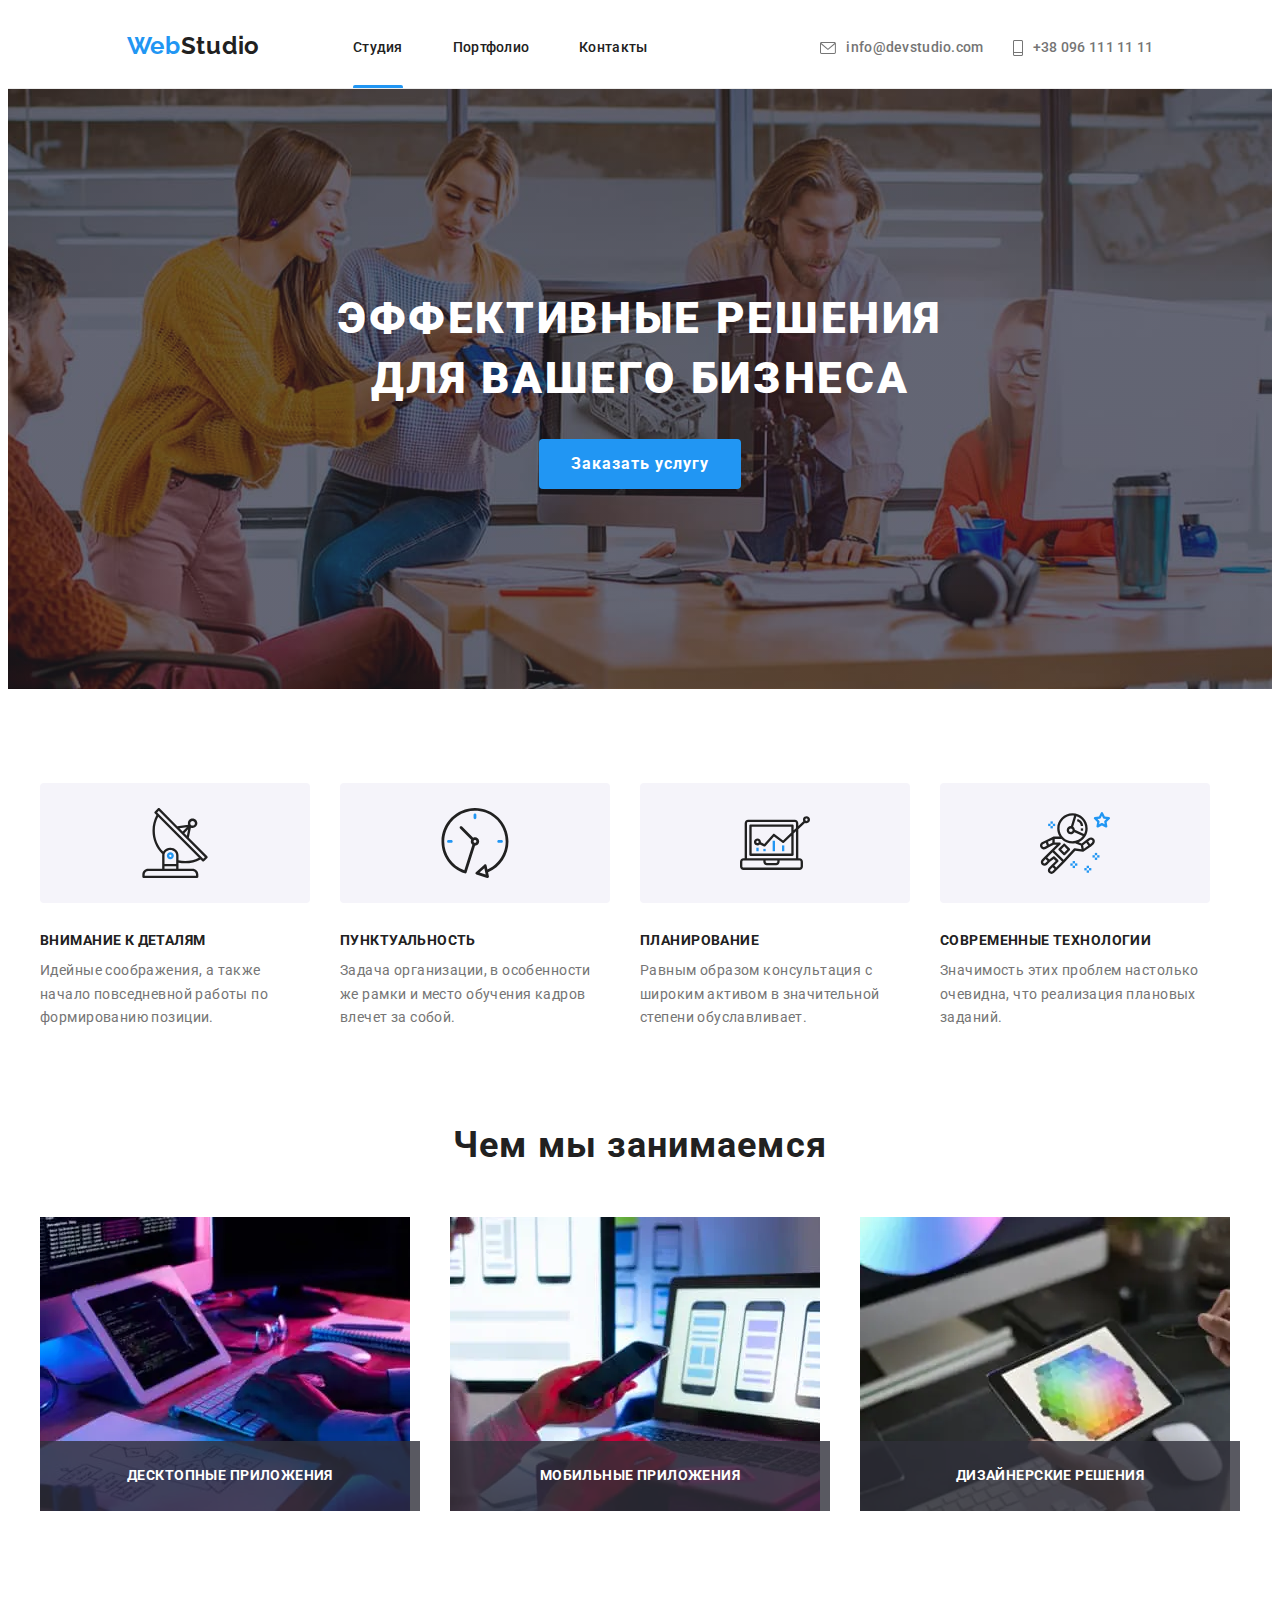
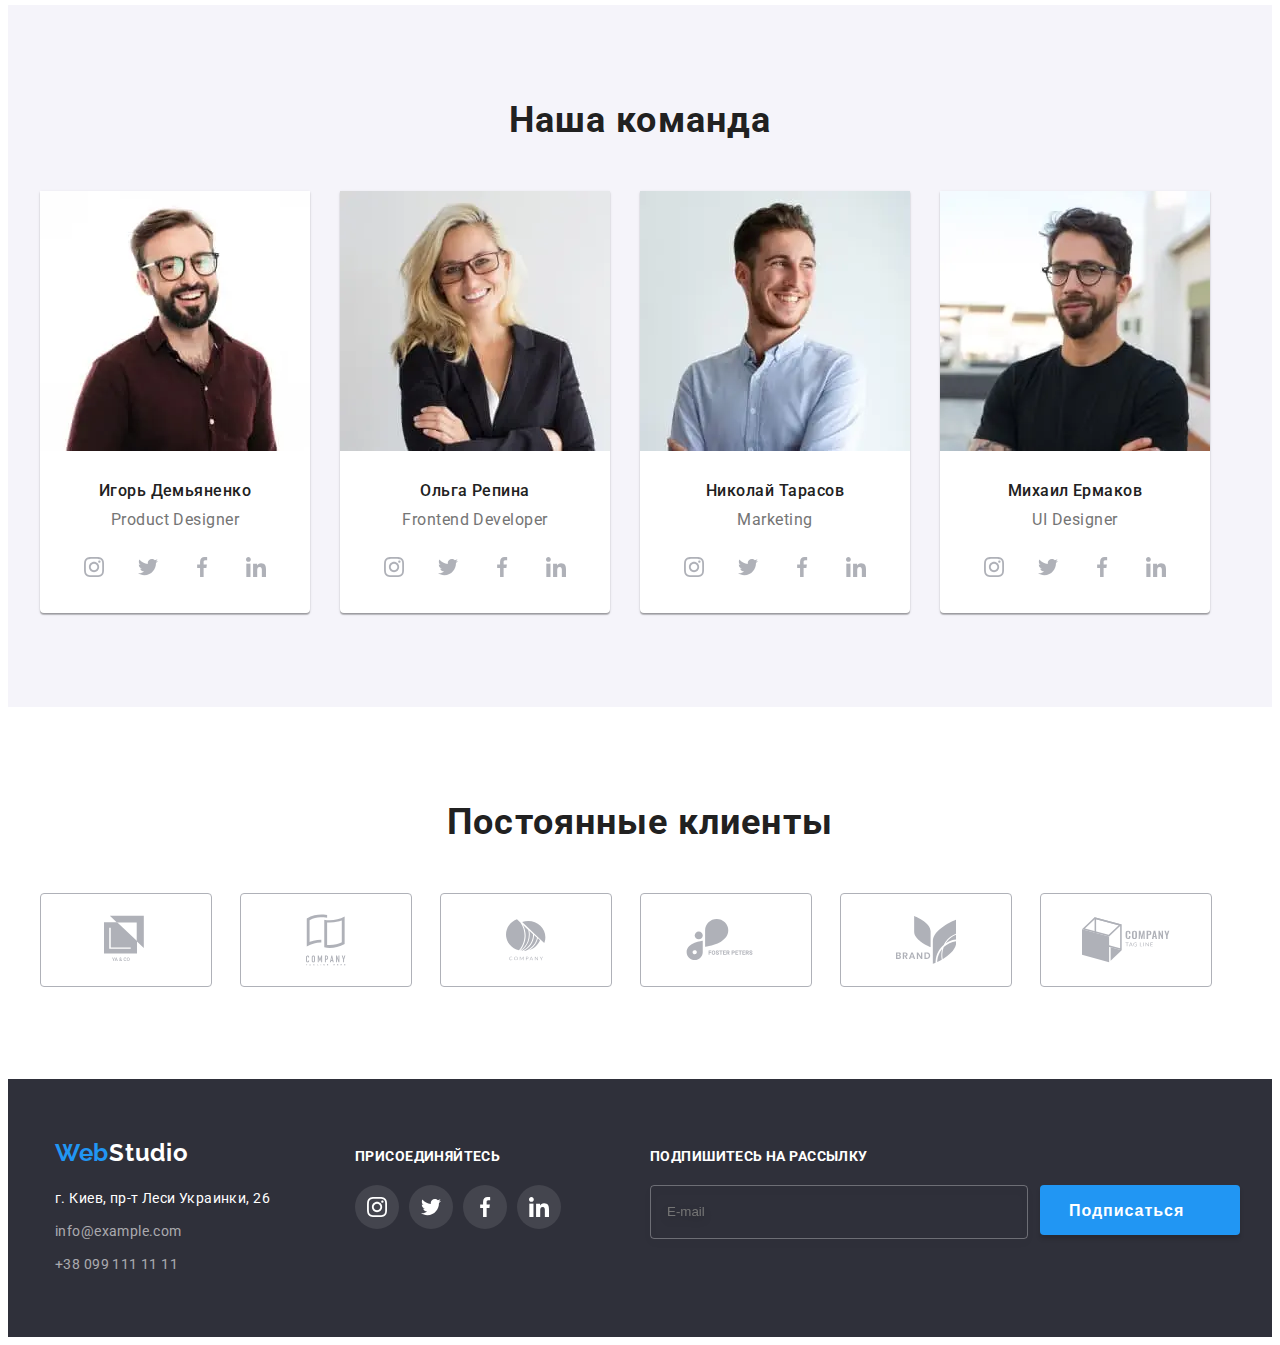
==== commit 370833fb: "99.3%" ====
--- a/index.html
+++ b/index.html
@@ -28,7 +28,7 @@
                 </button>
                 
                 <ul class="header-nav">
-                    <li class="header-nav__item"><a class="link-decoration header-nav__link header-nav__item--accent" href="./index.html">Студия</a></li>
+                    <li class="header-nav__item header-nav__item--accent"><a class="link-decoration header-nav__link" href="./index.html">Студия</a></li>
                     <li class="header-nav__item"><a class="link-decoration header-nav__link" href="./portfolio.html">Портфолио</a></li>
                     <li class="header-nav__item"><a class="link-decoration header-nav__link" href="">Контакты</a></li>
                 </ul>
--- a/css/main.min.css
+++ b/css/main.min.css
@@ -1,2 +1,2 @@
-:root{--main-text-color: #757575;--secondary-text-color: #212121;--accent-text-color: #2196f3;--white-text-color: #ffffff;--footer-bg-color: #2f303a;--footer-contact-text-color: rgba(255, 255, 255, 0.6);--portfolio-btn-color: #f5f4fa}.visually-hidden{position:absolute;width:1px;height:1px;margin:-1px;border:0;padding:0;white-space:nowrap;clip-path:inset(100%);clip:rect(0 0 0 0);overflow:hidden}h1,h2,h3,h4,h5,h6,p{margin:0}ul,ol{margin:0;padding:0;list-style-type:none}img{display:block}.list{list-style:none}.address{font-style:normal}body{color:var(--main-text-color);font-family:"Roboto", sans-serif;font-weight:400}h2,h3{color:var(--secondary-text-color)}.link-decoration{text-decoration:none;font-family:inherit}.link-flex{display:flex;align-items:center}.container{padding-left:15px;padding-right:15px;margin-left:auto;margin-right:auto}@media screen and (min-width: 480px){.container{width:480px}}@media screen and (min-width: 768px){.container{width:768px}}@media screen and (min-width: 1200px){.container{width:1200px}}.section{padding-top:60px;padding-bottom:60px}@media screen and (min-width: 1200px){.section{padding-top:94px;padding-bottom:94px}}.logo{font-family:"Raleway", sans-serif;font-weight:700;font-size:24px;line-height:1.17;letter-spacing:0.03em;color:var(--accent-text-color)}.logo--dark{color:var(--secondary-text-color)}.logo-light{color:var(--white-text-color)}.logo--in-header{padding-top:24px;padding-bottom:24px;margin-right:93px}.social-networks-list{display:flex;width:206px;margin-right:auto;margin-left:auto}.social-networks-list__item{width:44px;height:44px}.social-networks-list__item:not(:last-child){margin-right:10px}.social-networks-list__link{display:flex;justify-content:center;align-items:center;width:100%;height:100%;border-radius:50%;background-color:inherit;transition:background-color 250ms cubic-bezier(0.4, 0, 0.2, 1)}.social-networks-list__link:hover,.social-networks-list__link:focus{background-color:var(--accent-text-color)}.social-networks-list__icon{fill:#afb1b8;transition:fill 250ms cubic-bezier(0.4, 0, 0.2, 1)}.social-networks-list__link:hover .social-networks-list__icon,.social-networks-list__link:focus .social-networks-list__icon{fill:#ffffff}.backdrop{top:0;left:0;position:fixed;width:100%;height:100%;background-color:rgba(0,0,0,0.2)}.header{border-bottom:1px solid #ececec;position:relative;overflow:hidden}.header__container{justify-content:space-between}@media screen and (min-width: 1200px){.header__container{justify-content:space-around}}.header-navigation,.header-nav,.header__container,.header-nav__list,.header-contact,.header-nav__item,.header-contact__item{display:flex}@media screen and (max-width: 767px){.header-nav,.header-contact{display:none}}@media screen and (min-width: 768px){.mobile-menu__button{display:none}}.mobile-menu__button{width:40px;height:40px;position:absolute;right:10px;top:10px;background-color:#fff;border:1px solid #fff}.mobile-menu__button:hover,.mobile-menu__button:focus{fill:var(--accent-text-color)}.header-nav__link,.header-contact__link{padding-top:32px;padding-bottom:32px;text-align:center;font-weight:500;font-size:14px;line-height:1.14;letter-spacing:0.02em;color:var(--secondary-text-color);transition:color 250ms cubic-bezier(0.4, 0, 0.2, 1)}.header-nav__link:hover,.header-nav__link:focus,.header-contact__link:hover,.header-contact__link:focus{color:var(--accent-text-color)}.header-contact--text-color{color:var(--main-text-color)}.header-nav__item,.header-contact__item{position:relative}@media screen and (min-width: 768px){.header-contact{flex-direction:column;justify-content:space-between;padding-top:21px;padding-bottom:21px}}@media screen and (min-width: 1200px){.header-contact{width:333px;flex-direction:unset;justify-content:space-between}}@media screen and (max-width: 1199px){.header-contact__link{padding-top:0;padding-bottom:0}}.header-nav__item:not(:last-child),.header-contact__item:not(:last-child){margin-right:50px}.header-contact .header-contact__item{margin-right:0}.header-contact--icon{margin-right:10px;fill:currentColor}.header-contact__link:hover .header-contact--icon,.header-contact__link:focus .header-contact--icon{fill:var(--accent-text-color)}.header-nav__item--accent{color:var(--accent-text-color)}.header-nav__item--accent::after{content:"";position:absolute;bottom:-1px;left:0;height:4px;width:100%;background:var(--accent-text-color);border-radius:2px}.mobile-menu{opacity:0;visibility:hidden;padding-top:48px;padding-left:40px;padding-bottom:48px;display:flex;flex-direction:column;justify-content:space-between;position:fixed;top:0;left:0;width:100%;height:100%;background-color:#fff}.mobile-menu.is-open{opacity:1;visibility:visible;pointer-events:auto;z-index:1}.mobile-menu__close-btn{display:flex;justify-content:center;align-items:center;cursor:pointer;position:absolute;top:10px;right:10px;width:40px;height:40px;background-color:#fff;border:1px solid #fff}.mobile-menu__close-btn:hover,.mobile-menu__close-btn:focus{fill:var(--accent-text-color)}.mobile-menu__nav-link{padding-top:16px;padding-bottom:16px;font-weight:500;font-size:40px;line-height:1.175;letter-spacing:0.02em;color:var(--secondary-text-color)}.mobile-menu__nav-item{display:inline-block}.mobile-menu__nav-item:not(:last-child){margin-bottom:32px}.mobile-menu__nav{width:min-content}.mobile-menu__contact{margin-bottom:64px}.mobile-menu__contact-item:first-child{margin-bottom:32px}.mobile-menu__contact-item:first-child>.mobile-menu__contact-link{font-weight:500;font-size:34px;line-height:1.176;letter-spacing:0.02em;color:var(--accent-text-color)}.mobile-menu__contact-item:last-child>.mobile-menu__contact-link{font-weight:500;font-size:24px;line-height:1.17;letter-spacing:0.02em;color:var(--main-text-color)}.mobile-menu__social{display:flex;flex-wrap:wrap}.mobile-menu__social-item{padding:8px 10px}.mobile-menu__social-item:not(:last-child){border-right:1px solid rgba(33,33,33,0.2)}.mobile-menu__social-link{width:100%;font-weight:500;font-size:18px;line-height:1.22;letter-spacing:0.02em;color:var(--accent-text-color)}.hero{margin:0 auto;padding-top:118px;padding-bottom:118px;text-align:center;justify-content:center;background-color:#c4c4c4;background-repeat:no-repeat;background-position:center;background-image:linear-gradient(rgba(47,48,58,0.4), rgba(47,48,58,0.4)),url(../images/hero/mobile.jpg);background-size:cover}@media screen and (max-width: 767px){.hero{max-width:480px;height:auto}}@media (min-device-pixel-ratio: 2), (min-resolution: 192dpi), (min-resolution: 2dppx){.hero{background-image:linear-gradient(rgba(47,48,58,0.4), rgba(47,48,58,0.4)),url(../images/hero/mobile@2x.jpg);background-size:cover}}@media screen and (min-width: 768px){.hero{max-width:768px;height:auto;background-image:linear-gradient(rgba(47,48,58,0.4), rgba(47,48,58,0.4)),url(../images/hero/tablet.jpg);background-size:cover}}@media screen and (min-width: 768px) and (min-device-pixel-ratio: 2), screen and (min-width: 768px) and (min-resolution: 192dpi), screen and (min-width: 768px) and (min-resolution: 2dppx){.hero{background-image:linear-gradient(rgba(47,48,58,0.4), rgba(47,48,58,0.4)),url(../images/hero/tablet@2x.jpg);background-size:cover}}@media screen and (min-width: 1200px){.hero{max-width:1600px;height:auto;padding-top:200px;padding-bottom:200px;background-image:linear-gradient(rgba(47,48,58,0.4), rgba(47,48,58,0.4)),url(../images/hero/desktop.jpg);background-size:cover}}@media screen and (min-width: 1200px) and (min-device-pixel-ratio: 2), screen and (min-width: 1200px) and (min-resolution: 192dpi), screen and (min-width: 1200px) and (min-resolution: 2dppx){.hero{background-image:linear-gradient(rgba(47,48,58,0.4), rgba(47,48,58,0.4)),url(../images/hero/desktop@2x.jpg);background-size:cover}}.hero__title{width:360px;margin:0 auto 30px;font-weight:900;font-size:26px;line-height:1.62;letter-spacing:0.06em;text-transform:uppercase;color:var(--white-text-color)}@media screen and (min-width: 1200px){.hero__title{width:696px;max-width:696px;font-weight:900;font-size:44px;line-height:1.36}}.hero__btn{cursor:pointer;padding:10px 32px;font-family:inherit;font-weight:700;font-size:16px;line-height:1.875;letter-spacing:0.06em;background-color:var(--accent-text-color);color:var(--white-text-color);border:transparent;border-radius:4px}@media screen and (min-width: 1200px){.features{padding-bottom:0}}@media screen and (min-width: 768px){.features-list{display:flex;flex-wrap:wrap;margin-left:-30px;margin-top:-30px}}@media screen and (max-width: 767px){.features-list__item{margin:0 auto;max-width:450px}}@media screen and (min-width: 768px){.features-list__item{flex-basis:calc(100% / 2 - 30px);margin-left:30px;margin-top:30px}}@media screen and (min-width: 1200px){.features-list__item{flex-basis:calc(100% / 4 - 30px)}}.features-list__card{margin-bottom:30px;height:120px;display:flex;justify-content:center;align-items:center;background-color:#f5f4fa;border-radius:4px}.features-list__title{text-align:center;margin-bottom:10px;font-weight:700;font-size:14px;line-height:1.14;letter-spacing:0.03em;text-transform:uppercase}@media screen and (min-width: 768px){.features-list__title{text-align:start}}.features-list__text{font-weight:400;font-size:14px;line-height:1.71;letter-spacing:0.03em;margin-bottom:30px}@media screen and (min-width: 768px){.features-list__text{margin-bottom:unset}}@media screen and (max-width: 1200px){.doing{padding:0}.doing__container{display:none}}.doing__title{margin-bottom:50px;font-weight:700;font-size:36px;line-height:1.17;text-align:center;letter-spacing:0.03em}.doing-list{display:flex;margin-left:-30px;margin-top:-30px}.doing-list__item{position:relative;flex-basis:calc(100% / 3 - 30px);margin-left:30px;margin-top:30px}.doing-list__text-box{position:absolute;left:0;bottom:0;width:100%;padding-top:27px;padding-bottom:27px;background-color:rgba(47,48,58,0.8)}.doing-list__text{font-weight:700;font-size:14px;line-height:1.14;text-align:center;letter-spacing:0.03em;text-transform:uppercase;color:var(--white-text-color)}.team{background-color:#f5f4fa}.team__title{margin-bottom:30px;font-weight:700;font-size:28px;line-height:1.18;text-align:center;letter-spacing:0.03em}@media screen and (min-width: 1200px){.team__title{font-weight:700;font-size:36px;line-height:1.17;margin-bottom:50px}}@media screen and (max-width: 767px){.team-list{max-width:480px}}@media screen and (min-width: 768px){.team-list{display:flex;flex-wrap:wrap;margin-left:-30px;margin-top:-30px}}.teamets-card{background-color:#ffffff;box-shadow:0px 1px 3px rgba(0,0,0,0.12),0px 1px 1px rgba(0,0,0,0.14),0px 2px 1px rgba(0,0,0,0.2);border-radius:0px 0px 4px 4px}@media screen and (max-width: 767px){.teamets-card:not(:last-child){margin-bottom:30px}}@media screen and (min-width: 768px){.teamets-card{flex-basis:calc(100% / 2 - 30px);margin-left:30px;margin-top:30px}}@media screen and (min-width: 1200px){.teamets-card{flex-basis:calc(100% / 4 - 30px)}}.teamets-card__title{margin-bottom:10px;font-weight:500;font-size:16px;line-height:1.19;text-align:center;letter-spacing:0.03em}.teamets-card__features{padding-top:30px;padding-bottom:24px}.teamets-card__post-text{margin-bottom:16px;font-weight:400;font-size:16px;line-height:1.19;text-align:center;letter-spacing:0.03em}.picture__teamets{max-width:100%}.client__title{margin-bottom:30px;font-weight:700;font-size:28px;line-height:1.18;text-align:center;letter-spacing:0.03em;color:var(--secondary-text-color)}@media screen and (min-width: 1200px){.client__title{font-weight:700;font-size:36px;line-height:1.17;margin-bottom:50px}}.client-list{margin-right:-30px;margin-bottom:-30px;display:flex}@media screen and (max-width: 1199px){.client-list{flex-wrap:wrap}}@media screen and (min-width: 1200px){.client-list{justify-content:space-between}}.client-list__item{margin-right:30px;margin-bottom:30px;height:92px}@media screen and (max-width: 1199px){.client-list__item{flex-basis:calc(100% / 2 - 30px)}}@media screen and (min-width: 768px){.client-list__item{flex-basis:calc(100% / 3 - 30px)}}@media screen and (min-width: 1200px){.client-list__item{width:170px}}.client-list__border{display:flex;justify-content:center;align-items:center;width:100%;height:100%;border:1px solid #afb1b8;border-radius:4px;transition:border 250ms cubic-bezier(0.4, 0, 0.2, 1)}.client-list__border:hover,.client-list__border:focus{border:1px solid var(--accent-text-color)}.client-list__icon{fill:#afb1b8;transition:fill 250ms cubic-bezier(0.4, 0, 0.2, 1)}.client-list__border:hover .client-list__icon,.client-list__border:focus .client-list__icon{fill:var(--accent-text-color)}.footer{padding-top:60px;padding-bottom:60px;background-color:var(--footer-bg-color)}.footer-container{text-align:center}@media screen and (min-width: 1200px){.footer-container{display:flex;align-items:baseline;justify-content:space-between;text-align:start}}@media screen and (min-width: 768px){.address-join--position{display:flex;justify-content:space-around;align-items:baseline}}.address-container{padding-left:15px;padding-right:15px}.address{margin-top:20px}@media screen and (max-width: 1199px){.address{margin-bottom:60px}}@media screen and (min-width: 1200px){.address{margin-right:70px}}.address li:not(:last-child){margin-bottom:9px}.address__map-text{font-size:14px;line-height:1.71;letter-spacing:0.03em;color:var(--white-text-color);transition:color 250ms cubic-bezier(0.4, 0, 0.2, 1)}.address__contact-text{font-weight:400;font-size:14px;line-height:1.71;letter-spacing:0.03em;color:var(--footer-contact-text-color);transition:color 250ms cubic-bezier(0.4, 0, 0.2, 1)}.address__map-text:hover,.address__map-text:focus,.address__contact-text:hover,.address__contact-text:focus{color:var(--accent-text-color)}.join{width:206px;height:80px}@media screen and (max-width: 767px){.join{margin:0 auto 60px}}.join__title{margin-bottom:20px;font-weight:700;font-size:14px;line-height:1.14;letter-spacing:0.03em;text-transform:uppercase;color:#ffffff}.join-list{display:flex;justify-content:space-between}.join-list__item{width:44px;height:44px}.join-list__link{display:flex;justify-content:center;align-items:center;width:100%;height:100%;background-color:rgba(255,255,255,0.1);border-radius:50%;transition:background-color 250ms cubic-bezier(0.4, 0, 0.2, 1)}.join-list__link:hover,.join-list__link:focus{background-color:var(--accent-text-color)}.join-list__icon{fill:var(--white-text-color)}.submit__tytle{display:block;margin-bottom:20px;font-weight:700;font-size:14px;line-height:1.14;letter-spacing:0.03em;text-transform:uppercase;color:var(--white-text-color)}@media screen and (max-width: 1199px){.submit__form{max-width:450px}}@media screen and (min-width: 768px){.submit__form{margin:0 auto}}@media screen and (min-width: 1200px){.submit__form{display:flex}}.submit__input{width:100%;height:50px;padding-left:16px;margin-right:12px;margin-bottom:20px;background-color:transparent;color:var(--white-text-color);transition:border 250ms cubic-bezier(0.4, 0, 0.2, 1);border:1px solid rgba(255,255,255,0.3);filter:drop-shadow(0px 4px 4px rgba(0,0,0,0.15));border-radius:4px}@media screen and (min-width: 1200px){.submit__input{width:358px}}.submit__input:focus{border:1px solid var(--accent-text-color);outline:none}.submit__btn{width:200px;height:50px;padding:10px 28px;cursor:pointer;background-color:var(--accent-text-color);border:1px solid transparent;box-shadow:0px 4px 4px rgba(0,0,0,0.15);border-radius:4px}.submit__btn--tytle{font-weight:700;font-size:16px;line-height:1.87;display:flex;align-items:center;text-align:center;letter-spacing:0.06em;color:var(--white-text-color)}.submit__btn--tytle::after{content:"";width:24px;height:24px;margin-left:10px;background-image:url(../images/svg/send.svg);background-repeat:no-repeat;background-size:contain}.is-hidden{opacity:0;visibility:hidden;pointer-events:none}.modal{position:absolute;z-index:1;width:528px;height:580px;padding:40px;top:50%;left:50%;transform:translate(-50%, -50%);background-color:#fff}@media screen and (max-width: 479px){.modal{width:93.75%}}@media screen and (max-width: 1199px){.modal{width:450px;height:609px}}.modal__close-btn{display:flex;justify-content:center;align-items:center;cursor:pointer;position:absolute;top:8px;right:8px;width:30px;height:30px;border-radius:50%;background-color:inherit;border:1px solid rgba(0,0,0,0.1)}.modal__close-icon{transition:fill 250ms cubic-bezier(0.4, 0, 0.2, 1)}.modal__close-btn:hover .modal__close-icon,.modal__close-btn:focus .modal__close-icon{fill:var(--accent-text-color)}.modal__form{display:flex;flex-direction:column}.modal__tytle{margin-bottom:12px;font-weight:700;font-size:20px;line-height:1.15;text-align:center;letter-spacing:0.03em;color:var(--secondary-text-color)}.modal__label{margin-bottom:4px;font-size:12px;line-height:1.17;letter-spacing:0.01em;color:var(--main-text-color)}.modal__input-box{position:relative;margin-bottom:10px}.modal__input{height:40px;padding:12px 0;padding-left:42px;width:100%}.modal-icon{position:absolute;top:50%;left:15px;transform:translateY(-50%);fill:var(--secondary-text-color);transition:fill 250ms cubic-bezier(0.4, 0, 0.2, 1)}.modal__input:focus+.modal-icon{fill:var(--accent-text-color)}.modal__textarea{margin-bottom:20px;padding:12px 16px;height:120px;resize:none}.modal__textarea::placeholder{font-size:12px;line-height:1.17;letter-spacing:0.01em;color:rgba(117,117,117,0.5)}.modal__input,.modal__textarea{transition:border 250ms cubic-bezier(0.4, 0, 0.2, 1);border:1px solid rgba(33,33,33,0.2);border-radius:4px}.modal__input:focus,.modal__textarea:focus{border:1px solid var(--accent-text-color);border-radius:4px;outline:none}.agreement-box{margin-bottom:30px;align-self:center}.check-img{display:block;margin-right:8px;width:16px;height:16px;background-image:url(../images/svg/check-off.svg);border-radius:2px}.agreement-box__input:focus+.agreement-box__label>.check-img{outline:2px solid var(--accent-text-color)}.agreement-box__input:checked+.agreement-box__label>.check-img{background-color:var(--accent-text-color);background-image:url(../images/svg/check-on.svg);background-repeat:no-repeat;background-position:center;outline:none}.agreement-box__label{display:flex;flex-wrap:wrap;align-items:center;font-size:14px;line-height:1.71;letter-spacing:0.03em}@media screen and (max-width: 1199px){.agreement-box__label{font-weight:400;font-size:12px;line-height:1.17}}.agreement-box__link{color:var(--accent-text-color)}.modal-btn{align-self:center;padding:10px 55px;font-weight:700;font-size:16px;line-height:1.87;display:flex;align-items:center;text-align:center;letter-spacing:0.06em;cursor:pointer;color:#ffffff;background-color:var(--accent-text-color);box-shadow:0px 4px 4px rgba(0,0,0,0.15);border-radius:4px;border:1px solid transparent}
+:root{--main-text-color: #757575;--secondary-text-color: #212121;--accent-text-color: #2196f3;--white-text-color: #ffffff;--footer-bg-color: #2f303a;--footer-contact-text-color: rgba(255, 255, 255, 0.6);--portfolio-btn-color: #f5f4fa}.visually-hidden{position:absolute;width:1px;height:1px;margin:-1px;border:0;padding:0;white-space:nowrap;clip-path:inset(100%);clip:rect(0 0 0 0);overflow:hidden}h1,h2,h3,h4,h5,h6,p{margin:0}ul,ol{margin:0;padding:0;list-style-type:none}img{display:block}.list{list-style:none}.address{font-style:normal}body{color:var(--main-text-color);font-family:"Roboto", sans-serif;font-weight:400}h2,h3{color:var(--secondary-text-color)}.link-decoration{text-decoration:none;font-family:inherit}.link-flex{display:flex;align-items:center}.container{padding-left:15px;padding-right:15px;margin-left:auto;margin-right:auto}@media screen and (min-width: 480px){.container{width:480px}}@media screen and (min-width: 768px){.container{width:768px}}@media screen and (min-width: 1200px){.container{width:1200px}}.section{padding-top:60px;padding-bottom:60px}@media screen and (min-width: 1200px){.section{padding-top:94px;padding-bottom:94px}}.logo{font-family:"Raleway", sans-serif;font-weight:700;font-size:24px;line-height:1.17;letter-spacing:0.03em;color:var(--accent-text-color)}.logo--dark{color:var(--secondary-text-color)}.logo-light{color:var(--white-text-color)}.logo--in-header{padding-top:24px;padding-bottom:24px;margin-right:93px}.social-networks-list{display:flex;width:206px;margin-right:auto;margin-left:auto}.social-networks-list__item{width:44px;height:44px}.social-networks-list__item:not(:last-child){margin-right:10px}.social-networks-list__link{display:flex;justify-content:center;align-items:center;width:100%;height:100%;border-radius:50%;background-color:inherit;transition:background-color 250ms cubic-bezier(0.4, 0, 0.2, 1)}.social-networks-list__link:hover,.social-networks-list__link:focus{background-color:var(--accent-text-color)}.social-networks-list__icon{fill:#afb1b8;transition:fill 250ms cubic-bezier(0.4, 0, 0.2, 1)}.social-networks-list__link:hover .social-networks-list__icon,.social-networks-list__link:focus .social-networks-list__icon{fill:#ffffff}.backdrop{top:0;left:0;position:fixed;width:100%;height:100%;background-color:rgba(0,0,0,0.2)}.header{border-bottom:1px solid #ececec;position:relative;overflow:hidden}.header__container{justify-content:space-between}@media screen and (min-width: 1200px){.header__container{justify-content:space-around}}.header-navigation,.header-nav,.header__container,.header-nav__list,.header-contact,.header-nav__item,.header-contact__item{display:flex}.header-nav__link,.header-contact__link{padding-top:32px;padding-bottom:32px;text-align:center;font-weight:500;font-size:14px;line-height:1.14;letter-spacing:0.02em;color:var(--secondary-text-color);transition:color 250ms cubic-bezier(0.4, 0, 0.2, 1)}.header-nav__link:hover,.header-nav__link:focus,.header-contact__link:hover,.header-contact__link:focus{color:var(--accent-text-color)}.header-contact--text-color{color:var(--main-text-color)}.header-nav__item,.header-contact__item{position:relative}@media screen and (min-width: 768px) and (max-width: 1199px){.header-contact{flex-direction:column;justify-content:space-around;padding-top:21px;padding-bottom:21px}}@media screen and (min-width: 1200px){.header-contact{width:333px;flex-direction:unset;justify-content:space-between}}@media screen and (max-width: 1199px){.header-contact__link{padding-top:0;padding-bottom:0}}.header-nav__item:not(:last-child),.header-contact__item:not(:last-child){margin-right:50px}.header-contact .header-contact__item{margin-right:0}.header-contact--icon{margin-right:10px;fill:currentColor}.header-contact__link:hover .header-contact--icon,.header-contact__link:focus .header-contact--icon{fill:var(--accent-text-color)}.header-nav__item--accent{color:var(--accent-text-color)}.header-nav__item--accent::after{content:"";position:absolute;bottom:-1px;left:0;height:4px;width:100%;background:var(--accent-text-color);border-radius:2px}@media screen and (max-width: 767px){.header-nav,.header-contact{display:none}}@media screen and (min-width: 768px){.mobile-menu__button{display:none}}.mobile-menu__button{width:40px;height:40px;position:absolute;right:10px;top:10px;background-color:#fff;border:1px solid #fff}.mobile-menu__button:hover,.mobile-menu__button:focus{fill:var(--accent-text-color)}.mobile-menu{opacity:0;visibility:hidden;padding-top:48px;padding-left:40px;padding-bottom:48px;display:flex;flex-direction:column;justify-content:space-between;position:fixed;top:0;left:0;width:100%;height:100%;background-color:#fff}.mobile-menu.is-open{opacity:1;visibility:visible;pointer-events:auto;z-index:1}.mobile-menu__close-btn{display:flex;justify-content:center;align-items:center;cursor:pointer;position:absolute;top:10px;right:10px;width:40px;height:40px;background-color:#fff;border:1px solid #fff}.mobile-menu__close-btn:hover,.mobile-menu__close-btn:focus{fill:var(--accent-text-color)}.mobile-menu__nav-link{padding-top:16px;padding-bottom:16px;font-weight:500;font-size:40px;line-height:1.175;letter-spacing:0.02em;color:var(--secondary-text-color)}.mobile-menu__nav-item{display:inline-block}.mobile-menu__nav-item:not(:last-child){margin-bottom:32px}.mobile-menu__nav{width:min-content}.mobile-menu__contact{margin-bottom:64px}.mobile-menu__contact-item:first-child{margin-bottom:32px}.mobile-menu__contact-item:first-child>.mobile-menu__contact-link{font-weight:500;font-size:34px;line-height:1.176;letter-spacing:0.02em;color:var(--accent-text-color)}.mobile-menu__contact-item:last-child>.mobile-menu__contact-link{font-weight:500;font-size:24px;line-height:1.17;letter-spacing:0.02em;color:var(--main-text-color)}.mobile-menu__social{display:flex;flex-wrap:wrap}.mobile-menu__social-item{padding:8px 10px}.mobile-menu__social-item:not(:last-child){border-right:1px solid rgba(33,33,33,0.2)}.mobile-menu__social-link{width:100%;font-weight:500;font-size:18px;line-height:1.22;letter-spacing:0.02em;color:var(--accent-text-color)}.hero{margin:0 auto;padding-top:118px;padding-bottom:118px;text-align:center;justify-content:center;background-color:#c4c4c4;background-repeat:no-repeat;background-position:center;background-image:linear-gradient(rgba(47,48,58,0.4), rgba(47,48,58,0.4)),url(../images/hero/mobile.jpg);background-size:cover}@media screen and (max-width: 767px){.hero{max-width:480px;height:auto}}@media (min-device-pixel-ratio: 2), (min-resolution: 192dpi), (min-resolution: 2dppx){.hero{background-image:linear-gradient(rgba(47,48,58,0.4), rgba(47,48,58,0.4)),url(../images/hero/mobile@2x.jpg);background-size:cover}}@media screen and (min-width: 768px){.hero{max-width:768px;height:auto;background-image:linear-gradient(rgba(47,48,58,0.4), rgba(47,48,58,0.4)),url(../images/hero/tablet.jpg);background-size:cover}}@media screen and (min-width: 768px) and (min-device-pixel-ratio: 2), screen and (min-width: 768px) and (min-resolution: 192dpi), screen and (min-width: 768px) and (min-resolution: 2dppx){.hero{background-image:linear-gradient(rgba(47,48,58,0.4), rgba(47,48,58,0.4)),url(../images/hero/tablet@2x.jpg);background-size:cover}}@media screen and (min-width: 1200px){.hero{max-width:1600px;height:auto;padding-top:200px;padding-bottom:200px;background-image:linear-gradient(rgba(47,48,58,0.4), rgba(47,48,58,0.4)),url(../images/hero/desktop.jpg);background-size:cover}}@media screen and (min-width: 1200px) and (min-device-pixel-ratio: 2), screen and (min-width: 1200px) and (min-resolution: 192dpi), screen and (min-width: 1200px) and (min-resolution: 2dppx){.hero{background-image:linear-gradient(rgba(47,48,58,0.4), rgba(47,48,58,0.4)),url(../images/hero/desktop@2x.jpg);background-size:cover}}.hero__title{max-width:480px;margin:0 auto 30px;font-weight:900;font-size:26px;line-height:1.62;letter-spacing:0.06em;text-transform:uppercase;color:var(--white-text-color)}@media screen and (min-width: 1200px){.hero__title{width:696px;max-width:696px;font-weight:900;font-size:44px;line-height:1.36}}.hero__btn{cursor:pointer;padding:10px 32px;font-family:inherit;font-weight:700;font-size:16px;line-height:1.875;letter-spacing:0.06em;background-color:var(--accent-text-color);color:var(--white-text-color);border:transparent;border-radius:4px}@media screen and (min-width: 1200px){.features{padding-bottom:0}}.features-list{width:100%}@media screen and (min-width: 768px){.features-list{display:flex;flex-wrap:wrap;margin-left:-30px;margin-top:-30px}}@media screen and (max-width: 767px){.features-list__item{margin:0 auto;max-width:450px}}@media screen and (min-width: 768px){.features-list__item{flex-basis:calc(100% / 2 - 30px);margin-left:30px;margin-top:30px}}@media screen and (min-width: 1200px){.features-list__item{flex-basis:calc(100% / 4 - 30px)}}.features-list__card{margin-bottom:30px;height:120px;display:flex;justify-content:center;align-items:center;background-color:#f5f4fa;border-radius:4px}.features-list__title{text-align:center;margin-bottom:10px;font-weight:700;font-size:14px;line-height:1.14;letter-spacing:0.03em;text-transform:uppercase}@media screen and (min-width: 768px){.features-list__title{text-align:start}}.features-list__text{font-weight:400;font-size:14px;line-height:1.71;letter-spacing:0.03em;margin-bottom:30px}@media screen and (min-width: 768px){.features-list__text{margin-bottom:unset}}@media screen and (max-width: 1200px){.doing{padding:0}.doing__container{display:none}}.doing__title{margin-bottom:50px;font-weight:700;font-size:36px;line-height:1.17;text-align:center;letter-spacing:0.03em}.doing-list{display:flex;margin-left:-30px;margin-top:-30px}.doing-list__item{position:relative;flex-basis:calc(100% / 3 - 30px);margin-left:30px;margin-top:30px}.doing-list__text-box{position:absolute;left:0;bottom:0;width:100%;padding-top:27px;padding-bottom:27px;background-color:rgba(47,48,58,0.8)}.doing-list__text{font-weight:700;font-size:14px;line-height:1.14;text-align:center;letter-spacing:0.03em;text-transform:uppercase;color:var(--white-text-color)}.team{background-color:#f5f4fa}.team__title{margin-bottom:30px;font-weight:700;font-size:28px;line-height:1.18;text-align:center;letter-spacing:0.03em}@media screen and (min-width: 1200px){.team__title{font-weight:700;font-size:36px;line-height:1.17;margin-bottom:50px}}.team-list{width:100%}@media screen and (max-width: 767px){.team-list{max-width:480px}}@media screen and (min-width: 768px){.team-list{display:flex;flex-wrap:wrap;margin-left:-30px;margin-top:-30px}}.teamets-card{background-color:#ffffff;box-shadow:0px 1px 3px rgba(0,0,0,0.12),0px 1px 1px rgba(0,0,0,0.14),0px 2px 1px rgba(0,0,0,0.2);border-radius:0px 0px 4px 4px}@media screen and (max-width: 767px){.teamets-card:not(:last-child){margin-bottom:30px}}@media screen and (min-width: 768px){.teamets-card{flex-basis:calc(100% / 2 - 30px);margin-left:30px;margin-top:30px}}@media screen and (min-width: 1200px){.teamets-card{flex-basis:calc(100% / 4 - 30px)}}.teamets-card__title{margin-bottom:10px;font-weight:500;font-size:16px;line-height:1.19;text-align:center;letter-spacing:0.03em}.teamets-card__features{padding-top:30px;padding-bottom:24px}.teamets-card__post-text{margin-bottom:16px;font-weight:400;font-size:16px;line-height:1.19;text-align:center;letter-spacing:0.03em}.picture__teamets{max-width:100%}.client__title{margin-bottom:30px;font-weight:700;font-size:28px;line-height:1.18;text-align:center;letter-spacing:0.03em;color:var(--secondary-text-color)}@media screen and (min-width: 1200px){.client__title{font-weight:700;font-size:36px;line-height:1.17;margin-bottom:50px}}.client-list{width:100%;margin-right:-30px;margin-bottom:-30px;display:flex}@media screen and (max-width: 1199px){.client-list{flex-wrap:wrap}}@media screen and (min-width: 1200px){.client-list{justify-content:space-between}}.client-list__item{margin-right:30px;margin-bottom:30px;height:92px}@media screen and (max-width: 767px){.client-list__item{flex-basis:calc(100% / 2 - 30px)}}@media screen and (min-width: 768px){.client-list__item{flex-basis:calc(100% / 3 - 30px)}}@media screen and (min-width: 1200px){.client-list__item{width:170px}}.client-list__border{display:flex;justify-content:center;align-items:center;width:100%;height:100%;border:1px solid #afb1b8;border-radius:4px;transition:border 250ms cubic-bezier(0.4, 0, 0.2, 1)}.client-list__border:hover,.client-list__border:focus{border:1px solid var(--accent-text-color)}.client-list__icon{fill:#afb1b8;transition:fill 250ms cubic-bezier(0.4, 0, 0.2, 1)}.client-list__border:hover .client-list__icon,.client-list__border:focus .client-list__icon{fill:var(--accent-text-color)}.footer{padding-top:60px;padding-bottom:60px;background-color:var(--footer-bg-color)}.footer-container{text-align:center}@media screen and (min-width: 1200px){.footer-container{display:flex;align-items:baseline;justify-content:space-between;text-align:start}}@media screen and (min-width: 768px){.address-join--position{display:flex;justify-content:space-around;align-items:baseline}}.address-container{padding-left:15px;padding-right:15px}.address{margin-top:20px}@media screen and (max-width: 1199px){.address{margin-bottom:60px}}@media screen and (min-width: 1200px){.address{margin-right:70px}}.address li:not(:last-child){margin-bottom:9px}.address__map-text{font-size:14px;line-height:1.71;letter-spacing:0.03em;color:var(--white-text-color);transition:color 250ms cubic-bezier(0.4, 0, 0.2, 1)}.address__contact-text{font-weight:400;font-size:14px;line-height:1.71;letter-spacing:0.03em;color:var(--footer-contact-text-color);transition:color 250ms cubic-bezier(0.4, 0, 0.2, 1)}.address__map-text:hover,.address__map-text:focus,.address__contact-text:hover,.address__contact-text:focus{color:var(--accent-text-color)}.join{width:206px;height:80px}@media screen and (max-width: 767px){.join{margin:0 auto 60px}}.join__title{margin-bottom:20px;font-weight:700;font-size:14px;line-height:1.14;letter-spacing:0.03em;text-transform:uppercase;color:#ffffff}.join-list{display:flex;justify-content:space-between}.join-list__item{width:44px;height:44px}.join-list__link{display:flex;justify-content:center;align-items:center;width:100%;height:100%;background-color:rgba(255,255,255,0.1);border-radius:50%;transition:background-color 250ms cubic-bezier(0.4, 0, 0.2, 1)}.join-list__link:hover,.join-list__link:focus{background-color:var(--accent-text-color)}.join-list__icon{fill:var(--white-text-color)}.submit__tytle{display:block;margin-bottom:20px;font-weight:700;font-size:14px;line-height:1.14;letter-spacing:0.03em;text-transform:uppercase;color:var(--white-text-color)}@media screen and (max-width: 1199px){.submit__form{max-width:450px}}@media screen and (min-width: 768px){.submit__form{margin:0 auto}}@media screen and (min-width: 1200px){.submit__form{display:flex}}.submit__input{width:100%;height:50px;padding-left:16px;margin-right:12px;margin-bottom:20px;background-color:transparent;color:var(--white-text-color);transition:border 250ms cubic-bezier(0.4, 0, 0.2, 1);border:1px solid rgba(255,255,255,0.3);filter:drop-shadow(0px 4px 4px rgba(0,0,0,0.15));border-radius:4px}@media screen and (min-width: 1200px){.submit__input{width:358px}}.submit__input:focus{border:1px solid var(--accent-text-color);outline:none}.submit__btn{width:200px;height:50px;padding:10px 28px;cursor:pointer;background-color:var(--accent-text-color);border:1px solid transparent;box-shadow:0px 4px 4px rgba(0,0,0,0.15);border-radius:4px}.submit__btn--tytle{font-weight:700;font-size:16px;line-height:1.87;display:flex;align-items:center;text-align:center;letter-spacing:0.06em;color:var(--white-text-color)}.submit__btn--tytle::after{content:"";width:24px;height:24px;margin-left:10px;background-image:url(../images/svg/send.svg);background-repeat:no-repeat;background-size:contain}.is-hidden{opacity:0;visibility:hidden;pointer-events:none}.modal{position:absolute;z-index:1;width:528px;padding:40px;top:50%;left:50%;transform:translate(-50%, -50%);background-color:#fff}@media screen and (max-width: 479px){.modal{width:93.75%}}@media screen and (min-width: 480px) and (max-width: 1199px){.modal{width:450px;height:609px}}.modal__close-btn{display:flex;justify-content:center;align-items:center;cursor:pointer;position:absolute;top:8px;right:8px;width:30px;height:30px;border-radius:50%;background-color:inherit;border:1px solid rgba(0,0,0,0.1)}.modal__close-icon{transition:fill 250ms cubic-bezier(0.4, 0, 0.2, 1)}.modal__close-btn:hover .modal__close-icon,.modal__close-btn:focus .modal__close-icon{fill:var(--accent-text-color)}.modal__form{display:flex;flex-direction:column}.modal__tytle{margin-bottom:12px;font-weight:700;font-size:20px;line-height:1.15;text-align:center;letter-spacing:0.03em;color:var(--secondary-text-color)}.modal__label{margin-bottom:4px;font-size:12px;line-height:1.17;letter-spacing:0.01em;color:var(--main-text-color)}.modal__input-box{position:relative;margin-bottom:10px}.modal__input{height:40px;padding:12px 0;padding-left:42px;width:100%}.modal-icon{position:absolute;top:50%;left:15px;transform:translateY(-50%);fill:var(--secondary-text-color);transition:fill 250ms cubic-bezier(0.4, 0, 0.2, 1)}.modal__input:focus+.modal-icon{fill:var(--accent-text-color)}.modal__textarea{margin-bottom:20px;padding:12px 16px;height:120px;resize:none}.modal__textarea::placeholder{font-size:12px;line-height:1.17;letter-spacing:0.01em;color:rgba(117,117,117,0.5)}.modal__input,.modal__textarea{transition:border 250ms cubic-bezier(0.4, 0, 0.2, 1);border:1px solid rgba(33,33,33,0.2);border-radius:4px}.modal__input:focus,.modal__textarea:focus{border:1px solid var(--accent-text-color);border-radius:4px;outline:none}.agreement-box{margin-bottom:30px;align-self:center}.check-img{display:block;margin-right:8px;width:16px;height:16px;background-image:url(../images/svg/check-off.svg);border-radius:2px}.agreement-box__input:focus+.agreement-box__label>.check-img{outline:2px solid var(--accent-text-color)}.agreement-box__input:checked+.agreement-box__label>.check-img{background-color:var(--accent-text-color);background-image:url(../images/svg/check-on.svg);background-repeat:no-repeat;background-position:center;outline:none}.agreement-box__label{display:flex;flex-wrap:wrap;align-items:center;font-size:14px;line-height:1.71;letter-spacing:0.03em}@media screen and (max-width: 1199px){.agreement-box__label{font-weight:400;font-size:12px;line-height:1.17}}.agreement-box__link{color:var(--accent-text-color)}.modal-btn{align-self:center;padding:10px 55px;font-weight:700;font-size:16px;line-height:1.87;display:flex;align-items:center;text-align:center;letter-spacing:0.06em;cursor:pointer;color:#ffffff;background-color:var(--accent-text-color);box-shadow:0px 4px 4px rgba(0,0,0,0.15);border-radius:4px;border:1px solid transparent}
 /*# sourceMappingURL=main.min.css.map */